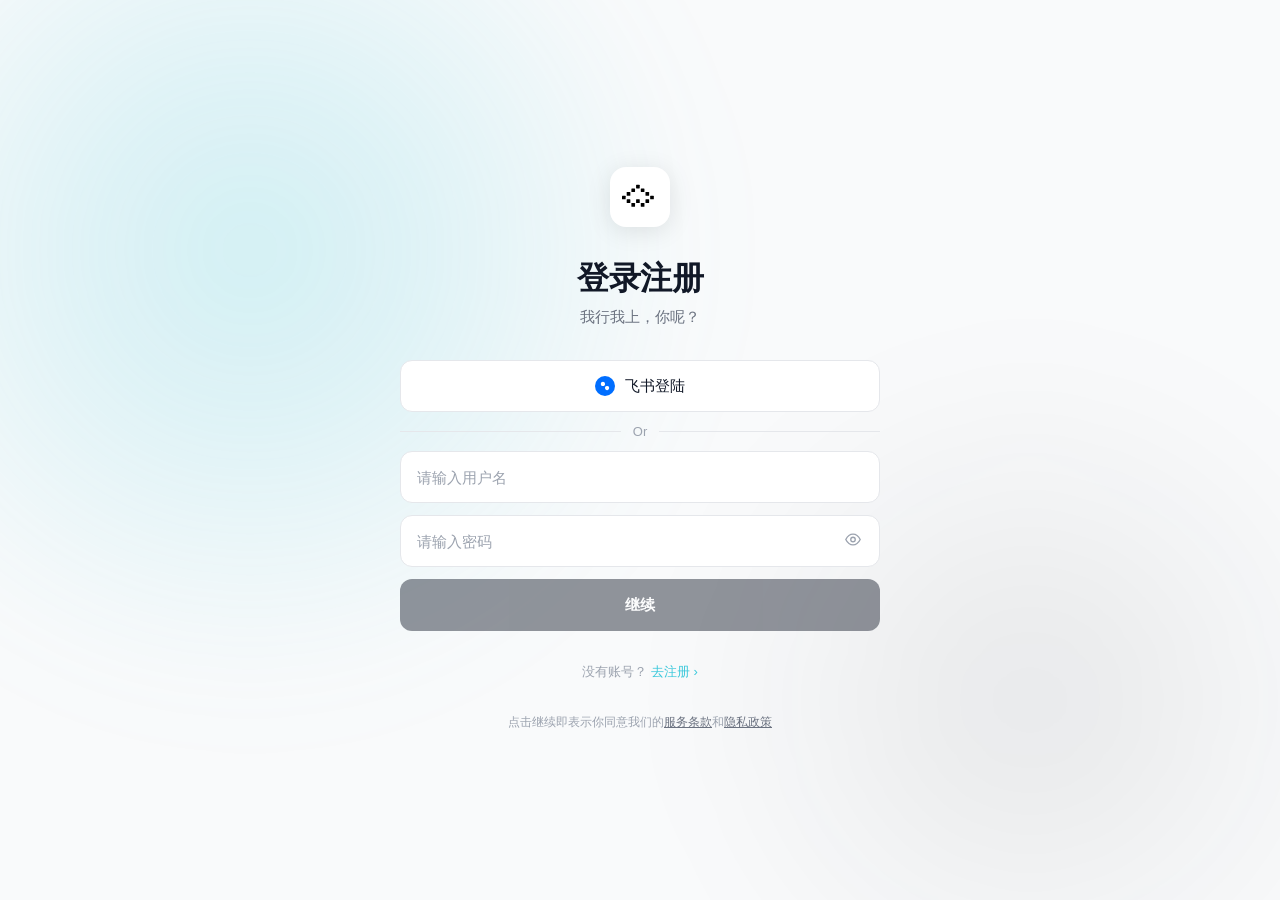
==== prototype.html @ 947e3125 "Initial publish: AI design system prototype & component library" ====
<!DOCTYPE html>
<html lang="zh-CN">
<head>
<meta charset="UTF-8">
<meta name="viewport" content="width=1440">
<title>AI 产品原型 · 登陆 & 对话</title>
<link rel="stylesheet" href="tokens.css">
<style>
/* ═══════════════════════════════════════════════════════════════
   RESET & BASE
═══════════════════════════════════════════════════════════════ */
*,*::before,*::after{box-sizing:border-box;margin:0;padding:0}
html,body{width:100%;height:100%;overflow:hidden;font-family:var(--font-family-base)}
button,input,textarea{font-family:inherit;outline:none;border:none;background:none}
button{cursor:pointer}
::-webkit-scrollbar{width:4px;height:4px}
::-webkit-scrollbar-track{background:transparent}
::-webkit-scrollbar-thumb{background:var(--color-border-strong);border-radius:4px}

/* ═══════════════════════════════════════════════════════════════
   SCREENS
═══════════════════════════════════════════════════════════════ */
.screen{
  position:fixed;inset:0;
  transition:opacity .35s ease, transform .35s ease;
  will-change:transform,opacity;
}
.screen.hidden{opacity:0;pointer-events:none;transform:scale(.97)}
.screen.active{opacity:1;pointer-events:all;transform:scale(1)}

/* ═══════════════════════════════════════════════════════════════
   SCREEN 1 — LOGIN
═══════════════════════════════════════════════════════════════ */
#s-login{
  background:#f9fafb;
  display:flex;align-items:center;justify-content:center;
  overflow:hidden;
}
/* decorative blobs */
.blob{
  position:absolute;border-radius:50%;
  background:radial-gradient(circle,rgba(58,200,219,.22) 0%,transparent 70%);
  filter:blur(60px);pointer-events:none;
}
.blob-1{width:900px;height:900px;top:-200px;left:-200px}
.blob-2{width:700px;height:700px;bottom:-150px;right:-100px;
  background:radial-gradient(circle,rgba(20,21,26,.08) 0%,transparent 70%)}

.login-card{
  position:relative;z-index:1;
  width:480px;
  display:flex;flex-direction:column;align-items:center;gap:32px;
}
.login-logo{
  width:60px;height:60px;
  background:#fff;border-radius:16px;
  display:flex;align-items:center;justify-content:center;
  box-shadow:0 4px 24px rgba(0,0,0,.10);
}
.login-logo svg{width:36px;height:28px}
.login-heading{
  text-align:center;
}
.login-heading h1{
  font-size:32px;font-weight:600;color:#111827;
  letter-spacing:-.5px;line-height:1.2;margin-bottom:8px;
}
.login-heading p{font-size:15px;color:#6b7280;line-height:1.5}
.login-form{width:100%;display:flex;flex-direction:column;gap:12px}
.login-divider{
  display:flex;align-items:center;gap:12px;
  font-size:13px;color:#9ca3af;
}
.login-divider::before,.login-divider::after{
  content:'';flex:1;height:1px;background:#e5e7eb;
}
.btn-social{
  width:100%;height:52px;
  display:flex;align-items:center;justify-content:center;gap:10px;
  border:1.5px solid #e5e7eb;border-radius:12px;
  background:#fff;font-size:15px;font-weight:500;color:#111827;
  transition:border-color .15s,box-shadow .15s,background .15s;
}
.btn-social:hover{border-color:#d1d5db;box-shadow:0 2px 8px rgba(0,0,0,.06)}
.btn-social svg{width:20px;height:20px}
.btn-feishu{background:#fff}
.input-field{
  width:100%;height:52px;
  background:#fff;border:1.5px solid #e5e7eb;border-radius:12px;
  padding:0 16px;font-size:15px;color:#111827;
  transition:border-color .15s,box-shadow .15s;
}
.input-field::placeholder{color:#9ca3af}
.input-field:focus{border-color:#3ac8db;box-shadow:0 0 0 3px rgba(58,200,219,.12)}
.btn-primary{
  width:100%;height:52px;
  background:#111827;border-radius:12px;
  font-size:15px;font-weight:600;color:#fff;
  transition:background .15s,transform .08s;
}
.btn-primary:hover{background:#1f2937}
.btn-primary:active{transform:scale(.98)}
.login-footer{font-size:13px;color:#9ca3af;text-align:center}
.login-footer a{color:#3ac8db;text-decoration:none}
.login-footer a:hover{text-decoration:underline}
.login-terms{font-size:12px;color:#9ca3af;text-align:center;line-height:1.6}
.login-terms a{color:#6b7280;text-decoration:underline}

/* input password toggle */
.input-wrap{position:relative}
.input-wrap .input-field{padding-right:44px}
.eye-btn{
  position:absolute;right:14px;top:50%;transform:translateY(-50%);
  color:#9ca3af;padding:4px;border-radius:6px;
  transition:color .15s;
}
.eye-btn:hover{color:#374151}

/* ═══════════════════════════════════════════════════════════════
   SCREEN 2 — CHAT
═══════════════════════════════════════════════════════════════ */
#s-chat{
  background:#f3f4f6;
  display:flex;
}

/* ── SIDEBAR ── */
.sidebar{
  flex-shrink:0;
  width:280px;
  background:#f3f4f6;
  display:flex;flex-direction:column;
  border-right:1px solid #e5e7eb;
  transition:width .25s cubic-bezier(.4,0,.2,1);
  overflow:hidden;
}
.sidebar.collapsed{width:56px}

/* sidebar header */
.sidebar-header{
  height:64px;padding:0 16px;
  display:flex;align-items:center;
  gap:0;
  flex-shrink:0;
}
.sidebar-logo{
  width:36px;height:36px;border-radius:10px;
  background:#fff;display:flex;align-items:center;justify-content:center;
  box-shadow:0 1px 4px rgba(0,0,0,.08);flex-shrink:0;
}
.sidebar-logo svg{width:22px;height:17px}
.sidebar-toggle{
  margin-left:auto;flex-shrink:0;
  width:28px;height:28px;border-radius:8px;
  display:flex;align-items:center;justify-content:center;
  color:#9ca3af;
  transition:background .15s,color .15s;
}
.sidebar.collapsed .sidebar-toggle{margin-left:0;margin-right:auto}
.sidebar-toggle:hover{background:#e5e7eb;color:#374151}

/* collapsed icon nav */
.sidebar-icon-nav{
  display:none;flex-direction:column;align-items:center;gap:4px;
  padding:12px 0;flex:1;overflow-y:auto;
}
.sidebar.collapsed .sidebar-icon-nav{display:flex}
.sidebar.collapsed .sidebar-content{display:none}
.nav-icon-btn{
  width:36px;height:36px;border-radius:10px;
  display:flex;align-items:center;justify-content:center;
  color:#9ca3af;transition:background .15s,color .15s;
  position:relative;
}
.nav-icon-btn:hover{background:#e5e7eb;color:#374151}
.nav-icon-btn.active{background:#e5e7eb;color:#111827}
.nav-icon-btn svg{width:20px;height:20px}
/* tooltip */
.nav-icon-btn::after{
  content:attr(data-tip);
  position:absolute;left:calc(100% + 8px);
  background:#111827;color:#fff;
  font-size:12px;padding:4px 8px;border-radius:6px;white-space:nowrap;
  opacity:0;pointer-events:none;transition:opacity .15s;
}
.nav-icon-btn:hover::after{opacity:1}

/* sidebar content */
.sidebar-content{flex:1;overflow-y:auto;padding:8px 0}
.sidebar-btn{
  width:100%;height:36px;padding:0 16px;
  display:flex;align-items:center;gap:10px;
  color:#374151;font-size:14px;border-radius:8px;
  transition:background .12s,color .12s;
}
.sidebar-btn:hover{background:#e9ebee;color:#111827}
.sidebar-btn svg{width:18px;height:18px;flex-shrink:0;color:#9ca3af}
.sidebar-btn:hover svg{color:#374151}

.sidebar-section-label{
  padding:8px 16px 4px;
  font-size:12px;font-weight:500;color:#9ca3af;letter-spacing:.4px;
  text-transform:uppercase;
}
.conv-item{
  display:flex;align-items:center;
  height:32px;padding:0 12px;margin:1px 8px;
  border-radius:8px;
  font-size:14px;color:#111827;
  cursor:pointer;
  transition:background .12s;
  white-space:nowrap;overflow:hidden;
}
.conv-item:hover{background:#eaebee}
.conv-item.active{background:#e5e7eb}
.conv-item span{flex:1;overflow:hidden;text-overflow:ellipsis}
.conv-item .conv-more{
  flex-shrink:0;opacity:0;width:20px;height:20px;
  border-radius:5px;display:flex;align-items:center;justify-content:center;
  color:#9ca3af;transition:opacity .12s,background .12s;
}
.conv-item:hover .conv-more{opacity:1}
.conv-item .conv-more:hover{background:#d1d5db;color:#374151}
.conv-item .conv-more svg{width:16px;height:16px}

/* sidebar footer */
.sidebar-footer{
  flex-shrink:0;padding:12px 16px;
  border-top:1px solid #e5e7eb;
  display:flex;align-items:center;gap:10px;
}
.avatar{
  width:32px;height:32px;border-radius:50%;
  background:linear-gradient(135deg,#3ac8db 0%,#0f9aab 100%);
  display:flex;align-items:center;justify-content:center;
  font-size:13px;font-weight:600;color:#fff;flex-shrink:0;
}
.sidebar-user-name{font-size:14px;font-weight:500;color:#374151;flex:1;overflow:hidden;text-overflow:ellipsis;white-space:nowrap}
.sidebar-user-plan{font-size:12px;color:#9ca3af}

/* ── MAIN AREA ── */
.main{flex:1;display:flex;flex-direction:column;background:#f9fafb;overflow:hidden;position:relative}

/* gradient fade at top */
.chat-top-fade{
  position:absolute;top:0;left:0;right:0;height:80px;
  background:linear-gradient(to bottom,#f9fafb 0%,transparent 100%);
  z-index:10;pointer-events:none;
}

/* titlebar */
.titlebar{
  flex-shrink:0;height:52px;
  display:flex;align-items:center;
  padding:0 24px;
  border-bottom:1px solid #e5e7eb;
  background:#f9fafb;
  gap:12px;z-index:20;
}
.model-selector{
  display:inline-flex;align-items:center;gap:6px;
  padding:5px 10px;border-radius:8px;
  border:1px solid #e5e7eb;background:#fff;
  font-size:14px;font-weight:500;color:#374151;
  cursor:pointer;transition:border-color .15s,box-shadow .15s;
  position:relative;
}
.model-selector:hover{border-color:#d1d5db;box-shadow:0 1px 4px rgba(0,0,0,.06)}
.model-selector svg{width:16px;height:16px;color:#9ca3af;transition:transform .2s}
.model-selector.open svg{transform:rotate(180deg)}
.model-dropdown{
  position:absolute;top:calc(100% + 6px);left:0;
  background:#fff;border:1px solid #e5e7eb;border-radius:12px;
  box-shadow:0 8px 24px rgba(0,0,0,.10);
  padding:6px;min-width:220px;z-index:100;
  opacity:0;pointer-events:none;transform:translateY(-6px);
  transition:opacity .15s,transform .15s;
}
.model-dropdown.open{opacity:1;pointer-events:all;transform:translateY(0)}
.model-option{
  padding:9px 12px;border-radius:8px;
  font-size:14px;color:#374151;cursor:pointer;
  display:flex;align-items:center;gap:8px;
  transition:background .1s;
}
.model-option:hover{background:#f3f4f6}
.model-option.selected{color:#3ac8db;font-weight:500}
.model-option.selected::before{content:'✓';color:#3ac8db;font-size:12px}
.model-option:not(.selected)::before{content:'';display:inline-block;width:12px}
.titlebar-spacer{flex:1}
.titlebar-actions{display:flex;align-items:center;gap:8px}
.icon-btn{
  width:32px;height:32px;border-radius:8px;
  display:flex;align-items:center;justify-content:center;
  color:#9ca3af;transition:background .12s,color .12s;cursor:pointer;
}
.icon-btn:hover{background:#e5e7eb;color:#374151}
.icon-btn svg{width:18px;height:18px}

/* ── CHAT MESSAGES ── */
.chat-messages{
  flex:1;overflow-y:auto;
  padding:80px 0 24px;
}
.msg-wrap{
  max-width:780px;margin:0 auto;
  padding:0 24px;
  display:flex;flex-direction:column;gap:28px;
}

/* user message */
.msg-user{display:flex;justify-content:flex-end}
.msg-user-bubble{
  max-width:600px;
  background:#f3f4f6;border-radius:18px 18px 4px 18px;
  padding:14px 18px;
  font-size:15px;color:#111827;line-height:1.55;
}

/* ai response */
.msg-ai{display:flex;gap:12px;align-items:flex-start}
.ai-avatar{
  width:32px;height:32px;border-radius:50%;
  background:#fff;border:1px solid #e5e7eb;
  display:flex;align-items:center;justify-content:center;
  flex-shrink:0;margin-top:2px;
}
.ai-avatar svg{width:20px;height:16px}
.ai-body{flex:1;min-width:0}
.ai-text{
  font-size:15px;color:#111827;line-height:1.65;
  margin-bottom:12px;
}
.ai-text p+p{margin-top:12px}

/* task card */
.task-card{
  background:#fff;border:1px solid #e5e7eb;border-radius:14px;
  overflow:hidden;margin-bottom:12px;
  box-shadow:0 1px 4px rgba(0,0,0,.04);
}
.task-card-header{
  padding:12px 16px;border-bottom:1px solid #f3f4f6;
  display:flex;align-items:center;gap:10px;
  cursor:pointer;user-select:none;
}
.task-card-title{font-size:14px;font-weight:500;color:#374151;flex:1}
.task-card-caret{color:#9ca3af;transition:transform .2s}
.task-card-caret.open{transform:rotate(180deg)}
.task-card-caret svg{width:16px;height:16px}
.task-card-body{
  overflow:hidden;
  transition:max-height .3s ease;
}
.task-card-body.collapsed{max-height:0}
.task-card-body.expanded{max-height:400px}
.task-item{
  padding:10px 16px;
  display:flex;align-items:center;gap:10px;
  border-bottom:1px solid #f9fafb;
  font-size:14px;color:#374151;
}
.task-item:last-child{border-bottom:none}
.task-item.done .task-item-name{text-decoration:line-through;color:#9ca3af}
.task-status-dot{
  width:8px;height:8px;border-radius:50%;flex-shrink:0;
}
.task-status-dot.done{background:#3ac8db}
.task-status-dot.active{
  background:#3ac8db;
  animation:pulse-dot 1.2s ease-in-out infinite;
}
.task-status-dot.pending{background:#e5e7eb}
@keyframes pulse-dot{
  0%,100%{opacity:1;transform:scale(1)}
  50%{opacity:.5;transform:scale(.8)}
}

/* thinking row */
.thinking-row{
  display:flex;align-items:center;gap:10px;
  padding:8px 0;font-size:14px;color:#9ca3af;
}
.thinking-dots{display:flex;gap:4px}
.thinking-dots span{
  width:5px;height:5px;border-radius:50%;background:#9ca3af;
  animation:thinking-bounce .9s ease-in-out infinite;
}
.thinking-dots span:nth-child(2){animation-delay:.15s}
.thinking-dots span:nth-child(3){animation-delay:.3s}
@keyframes thinking-bounce{
  0%,80%,100%{transform:translateY(0);opacity:.4}
  40%{transform:translateY(-5px);opacity:1}
}

/* ── PROGRESS BAR (agentic) ── */
.progress-card{
  background:#fff;border:1px solid #e5e7eb;border-radius:14px;
  padding:14px 16px;margin-bottom:12px;
  box-shadow:0 1px 4px rgba(0,0,0,.04);
}
.progress-header{
  display:flex;align-items:center;justify-content:space-between;
  margin-bottom:10px;
}
.progress-title{font-size:13px;font-weight:500;color:#374151}
.progress-count{font-size:13px;color:#9ca3af}
.progress-steps{display:flex;gap:8px;align-items:center}
.progress-step{
  display:flex;align-items:center;gap:6px;
  font-size:13px;color:#9ca3af;
}
.progress-step.done{color:#3ac8db}
.progress-step.active{color:#374151;font-weight:500}
.progress-step svg{width:16px;height:16px}
.progress-separator{color:#e5e7eb;font-size:14px}

/* ── INPUT AREA ── */
.input-area{
  flex-shrink:0;
  padding:0 24px 20px;
}
.input-box{
  background:#fff;border:1.5px solid #e5e7eb;border-radius:16px;
  padding:14px 16px 10px;
  transition:border-color .15s,box-shadow .15s;
  box-shadow:0 2px 8px rgba(0,0,0,.04);
}
.input-box:focus-within{
  border-color:#3ac8db;
  box-shadow:0 0 0 3px rgba(58,200,219,.10);
}
.input-textarea{
  width:100%;resize:none;
  font-size:15px;color:#111827;line-height:1.55;
  min-height:24px;max-height:160px;overflow-y:auto;
  display:block;
}
.input-textarea::placeholder{color:#9ca3af}
.input-actions{
  display:flex;align-items:center;
  margin-top:10px;gap:8px;
}
.input-action-btn{
  width:30px;height:30px;border-radius:8px;
  display:flex;align-items:center;justify-content:center;
  color:#9ca3af;cursor:pointer;
  transition:background .12s,color .12s;
}
.input-action-btn:hover{background:#f3f4f6;color:#374151}
.input-action-btn svg{width:17px;height:17px}
.input-spacer{flex:1}
.send-btn{
  width:32px;height:32px;border-radius:9px;
  background:#111827;
  display:flex;align-items:center;justify-content:center;
  cursor:pointer;transition:background .12s,transform .08s;
}
.send-btn:hover{background:#1f2937}
.send-btn:active{transform:scale(.92)}
.send-btn svg{width:16px;height:16px;color:#fff}
.send-btn.disabled{background:#e5e7eb;cursor:default}
.send-btn.disabled svg{color:#9ca3af}

/* input hint */
.input-hint{
  text-align:center;font-size:12px;color:#d1d5db;
  margin-top:10px;
}

/* ═══════════════════════════════════════════════════════════════
   SCREEN 3 — AGENTIC / WORKING
═══════════════════════════════════════════════════════════════ */
#s-agent{
  background:#f3f4f6;
  display:flex;
}

/* agent sidebar */
.agent-sidebar{
  width:280px;flex-shrink:0;
  background:#f3f4f6;border-right:1px solid #e5e7eb;
  display:flex;flex-direction:column;overflow:hidden;
}
.agent-sidebar-header{
  height:64px;padding:0 16px;
  display:flex;align-items:center;gap:12px;flex-shrink:0;
}
.agent-logo-wrap{
  display:flex;align-items:center;gap:0;flex:1;min-width:0;
}
.agent-logo-box{
  width:40px;height:40px;border-radius:12px;
  background:#fff;border:1px solid #e9ebee;
  display:flex;align-items:center;justify-content:center;flex-shrink:0;
}
.agent-logo-box svg{width:26px;height:20px}
.agent-logo-text{
  flex:1;min-width:0;padding:0 10px;
  font-size:14px;font-weight:600;color:#111827;
  overflow:hidden;text-overflow:ellipsis;white-space:nowrap;
}
.agent-collapse-btn{
  width:28px;height:28px;border-radius:8px;
  display:flex;align-items:center;justify-content:center;
  color:#9ca3af;cursor:pointer;transition:background .12s,color .12s;
}
.agent-collapse-btn:hover{background:#e5e7eb;color:#374151}
.agent-collapse-btn svg{width:16px;height:16px}

.agent-nav{padding:8px 12px;display:flex;flex-direction:column;gap:2px}
.agent-nav-btn{
  height:32px;padding:0 10px;border-radius:8px;
  display:flex;align-items:center;gap:10px;
  font-size:14px;color:#374151;cursor:pointer;
  transition:background .12s;
}
.agent-nav-btn:hover{background:#eaebee}
.agent-nav-btn svg{width:18px;height:18px;flex-shrink:0;color:#9ca3af}

.agent-proj-label{
  padding:12px 16px 4px;
  font-size:12px;color:#9ca3af;text-transform:uppercase;letter-spacing:.4px;
  display:flex;align-items:center;justify-content:space-between;
}
.agent-proj-label button{
  color:#9ca3af;cursor:pointer;line-height:1;
  font-size:18px;transition:color .12s;
}
.agent-proj-label button:hover{color:#374151}
.agent-proj-name{
  padding:6px 16px;font-size:14px;font-weight:500;color:#111827;
  white-space:nowrap;overflow:hidden;text-overflow:ellipsis;
}
.agent-task-list{
  flex:1;overflow-y:auto;padding:4px 0;
}
.agent-task-item{
  padding:7px 16px;font-size:14px;color:#374151;
  cursor:pointer;white-space:nowrap;overflow:hidden;text-overflow:ellipsis;
  transition:background .1s;border-radius:0;
}
.agent-task-item:hover{background:#eaebee}
.agent-task-item.active{background:#e5e7eb;color:#111827;font-weight:500}
.agent-task-section{padding:10px 16px 4px;font-size:12px;color:#9ca3af;text-transform:uppercase;letter-spacing:.4px}

/* agent main */
.agent-main{flex:1;display:flex;flex-direction:column;background:#f9fafb;overflow:hidden;position:relative}

.agent-chat-messages{flex:1;overflow-y:auto;padding:28px 0 16px}
.agent-msg-wrap{max-width:680px;margin:0 auto;padding:0 28px;display:flex;flex-direction:column;gap:24px}

/* ai response block */
.ai-response-block{display:flex;gap:12px}
.ai-resp-avatar{
  width:32px;height:32px;flex-shrink:0;border-radius:50%;
  background:#fff;border:1px solid #e5e7eb;
  display:flex;align-items:center;justify-content:center;
}
.ai-resp-avatar svg{width:20px;height:16px}
.ai-resp-body{flex:1;min-width:0}
.ai-resp-text{font-size:15px;color:#111827;line-height:1.65;margin-bottom:10px}

/* mini terminal */
.mini-terminal{
  background:#1a1a1a;border-radius:10px;overflow:hidden;
  margin-top:8px;margin-bottom:10px;
}
.mini-terminal-bar{
  background:#2d2d2d;height:30px;padding:0 12px;
  display:flex;align-items:center;gap:6px;
}
.term-dot{width:10px;height:10px;border-radius:50%}
.term-dot-r{background:#ff5f56}.term-dot-y{background:#ffbd2e}.term-dot-g{background:#27c93f}
.mini-terminal-body{padding:10px 14px;font-family:'Menlo','Monaco',monospace;font-size:12px;line-height:1.6;color:#e5e7eb}
.term-line.dim{color:#6b7280}
.term-line.cyan{color:#3ac8db}
.term-line.green{color:#27c93f}
.term-cursor{display:inline-block;width:8px;height:14px;background:#3ac8db;animation:blink .8s step-end infinite;vertical-align:text-bottom}
@keyframes blink{0%,100%{opacity:1}50%{opacity:0}}

/* thinking block */
.thinking-block{
  display:flex;align-items:center;gap:10px;
  font-size:14px;color:#9ca3af;
  padding:4px 0;
}
.thinking-icon{
  width:24px;height:24px;border-radius:6px;
  background:#111827;flex-shrink:0;
  display:flex;align-items:center;justify-content:center;
  gap:2px;
}
.thinking-icon span{
  width:5px;height:5px;border-radius:1px;background:#3ac8db;
  animation:thinking-bounce 1s ease infinite;
}
.thinking-icon span:nth-child(2){animation-delay:.15s}
.thinking-icon span:nth-child(3){animation-delay:.3s}

/* user bubble */
.agent-user-msg{display:flex;justify-content:flex-end}
.agent-user-bubble{
  max-width:560px;
  background:#f3f4f6;border-radius:18px 18px 4px 18px;
  padding:13px 18px;font-size:15px;color:#111827;line-height:1.55;
}

/* agent input */
.agent-input-area{flex-shrink:0;padding:0 28px 20px}
.agent-input-box{
  background:#fff;border:1.5px solid #e5e7eb;border-radius:16px;
  padding:14px 16px 10px;
  box-shadow:0 2px 8px rgba(0,0,0,.04);
  transition:border-color .15s,box-shadow .15s;
}
.agent-input-box:focus-within{border-color:#3ac8db;box-shadow:0 0 0 3px rgba(58,200,219,.10)}
.agent-input-textarea{
  width:100%;resize:none;font-size:15px;color:#111827;line-height:1.55;
  min-height:24px;max-height:120px;overflow-y:auto;
}
.agent-input-textarea::placeholder{color:#9ca3af}

/* task tracker */
.task-tracker{
  background:#fff;border:1px solid #e5e7eb;border-radius:14px;
  overflow:hidden;box-shadow:0 1px 4px rgba(0,0,0,.04);
  margin-bottom:10px;
}
.tt-header{
  padding:12px 16px;
  display:flex;align-items:center;gap:12px;
  cursor:pointer;border-bottom:1px solid #f3f4f6;
}
.tt-title{font-size:14px;font-weight:500;color:#374151;flex:1}
.tt-badge{
  font-size:12px;color:#9ca3af;
  background:#f3f4f6;border-radius:6px;padding:2px 7px;
}
.tt-steps{padding:6px 8px}
.tt-step{
  display:flex;align-items:center;gap:10px;
  padding:7px 8px;border-radius:8px;
  font-size:14px;color:#374151;
  transition:background .1s;
}
.tt-step:hover{background:#f9fafb}
.tt-step.done svg{color:#3ac8db}
.tt-step.active{color:#111827;font-weight:500}
.tt-step.active svg{color:#3ac8db}
.tt-step.pending svg{color:#e5e7eb}
.tt-step-name{flex:1}
.tt-step-sub{font-size:12px;color:#9ca3af;margin-top:2px}

/* ═══════════════════════════════════════════════════════════════
   SHARED UTILITIES
═══════════════════════════════════════════════════════════════ */
.flex{display:flex}.flex-1{flex:1}.items-center{align-items:center}.gap-8{gap:8px}
.text-muted{color:#9ca3af}.text-sm{font-size:13px}
</style>
</head>
<body>

<!-- ═══════════════════════════════════════════════════════════════
     SVG ICON DEFS (inline symbols)
═══════════════════════════════════════════════════════════════ -->
<svg style="display:none" xmlns="http://www.w3.org/2000/svg">
  <!-- logo / claude mark -->
  <symbol id="ico-logo" viewBox="0 0 69 53">
    <g fill="currentColor">
      <rect x="0"  y="24" width="7" height="7" rx="1"/>
      <rect x="9"  y="17" width="7" height="7" rx="1"/>
      <rect x="18" y="10" width="7" height="7" rx="1"/>
      <rect x="27" y="3"  width="7" height="7" rx="1"/>
      <rect x="36" y="10" width="7" height="7" rx="1"/>
      <rect x="45" y="17" width="7" height="7" rx="1"/>
      <rect x="54" y="24" width="7" height="7" rx="1"/>
      <rect x="9"  y="31" width="7" height="7" rx="1"/>
      <rect x="18" y="38" width="7" height="7" rx="1"/>
      <rect x="27" y="31" width="7" height="7" rx="1"/>
      <rect x="45" y="31" width="7" height="7" rx="1"/>
      <rect x="36" y="38" width="7" height="7" rx="1"/>
    </g>
  </symbol>
  <!-- sidebar toggle -->
  <symbol id="ico-sidebar" viewBox="0 0 20 20">
    <rect x="2" y="4" width="16" height="2" rx="1" fill="currentColor"/>
    <rect x="2" y="9" width="10" height="2" rx="1" fill="currentColor"/>
    <rect x="2" y="14" width="16" height="2" rx="1" fill="currentColor"/>
  </symbol>
  <!-- new chat -->
  <symbol id="ico-new-chat" viewBox="0 0 20 20">
    <path fill="currentColor" d="M4 2h12a2 2 0 0 1 2 2v9a2 2 0 0 1-2 2H7l-4 3V4a2 2 0 0 1 2-2Zm6 5v2H8v2h2v2h2v-2h2V9h-2V7h-2Z"/>
  </symbol>
  <!-- chats -->
  <symbol id="ico-chats" viewBox="0 0 20 20">
    <path fill="currentColor" d="M2 4a2 2 0 0 1 2-2h12a2 2 0 0 1 2 2v9a2 2 0 0 1-2 2H7.5L3 18V4Zm5 4h6v1.5H7V8Zm0 3h4v1.5H7V11Z"/>
  </symbol>
  <!-- projects -->
  <symbol id="ico-projects" viewBox="0 0 20 20">
    <path fill="currentColor" d="M3 5a2 2 0 0 1 2-2h3.17a2 2 0 0 1 1.42.59l.82.82H16a2 2 0 0 1 2 2v7a2 2 0 0 1-2 2H5a2 2 0 0 1-2-2V5Z"/>
  </symbol>
  <!-- artifacts -->
  <symbol id="ico-artifacts" viewBox="0 0 20 20">
    <rect x="3" y="3" width="14" height="14" rx="2" fill="none" stroke="currentColor" stroke-width="1.5"/>
    <path d="M7 7h6M7 10h6M7 13h4" stroke="currentColor" stroke-width="1.5" stroke-linecap="round"/>
  </symbol>
  <!-- code -->
  <symbol id="ico-code" viewBox="0 0 20 20">
    <path fill="currentColor" fill-rule="evenodd" d="M12.178 2.179a1 1 0 0 0-1.355.543l-4 10a1 1 0 0 0 1.354 1.278l4-10a1 1 0 0 0-.001-.82ZM6.707 6.293a1 1 0 0 1 0 1.414L4.414 10l2.293 2.293a1 1 0 0 1-1.414 1.414l-3-3a1 1 0 0 1 0-1.414l3-3a1 1 0 0 1 1.414 0Zm6.586 0a1 1 0 0 1 1.414 0l3 3a1 1 0 0 1 0 1.414l-3 3a1 1 0 0 1-1.414-1.414L15.586 10l-2.293-2.293a1 1 0 0 1 0-1.414Z"/>
  </symbol>
  <!-- caret down -->
  <symbol id="ico-caret-down" viewBox="0 0 20 20">
    <path fill="currentColor" d="m5 7.5 5 5 5-5H5Z"/>
  </symbol>
  <!-- dots vertical -->
  <symbol id="ico-dots-v" viewBox="0 0 20 20">
    <circle cx="10" cy="5"  r="1.5" fill="currentColor"/>
    <circle cx="10" cy="10" r="1.5" fill="currentColor"/>
    <circle cx="10" cy="15" r="1.5" fill="currentColor"/>
  </symbol>
  <!-- dots horizontal -->
  <symbol id="ico-dots-h" viewBox="0 0 20 20">
    <circle cx="5"  cy="10" r="1.5" fill="currentColor"/>
    <circle cx="10" cy="10" r="1.5" fill="currentColor"/>
    <circle cx="15" cy="10" r="1.5" fill="currentColor"/>
  </symbol>
  <!-- send -->
  <symbol id="ico-send" viewBox="0 0 20 20">
    <path fill="currentColor" d="M17.293 9.293 3.707 3.051A1 1 0 0 0 2.5 4.118v4.764a1 1 0 0 0 .882.994L11 10.75l-7.618.874A1 1 0 0 0 2.5 12.618v4.764a1 1 0 0 0 1.207.967l13.586-5.742a1 1 0 0 0 0-1.862Z"/>
  </symbol>
  <!-- plus -->
  <symbol id="ico-plus" viewBox="0 0 20 20">
    <path fill="currentColor" d="M10 4v12M4 10h12" stroke="currentColor" stroke-width="2" stroke-linecap="round"/>
  </symbol>
  <!-- mic -->
  <symbol id="ico-mic" viewBox="0 0 20 20">
    <rect x="7" y="2" width="6" height="9" rx="3" fill="currentColor"/>
    <path fill="currentColor" d="M4 10a6 6 0 0 0 12 0h-1.5a4.5 4.5 0 0 1-9 0H4Zm6 6.5v1.5H9v-1.5h1Z"/>
  </symbol>
  <!-- clip -->
  <symbol id="ico-clip" viewBox="0 0 20 20">
    <path fill="currentColor" fill-rule="evenodd" d="M13 3a4 4 0 0 1 4 4v5.5a6.5 6.5 0 0 1-13 0V6h1.5v6.5a5 5 0 0 0 10 0V7a2.5 2.5 0 0 0-5 0v6a1 1 0 1 0 2 0V7.5H14V13a2.5 2.5 0 0 1-5 0V7a4 4 0 0 1 4-4Z"/>
  </symbol>
  <!-- check circle -->
  <symbol id="ico-check-circle" viewBox="0 0 20 20">
    <circle cx="10" cy="10" r="8" fill="currentColor"/>
    <path d="m6.5 10 2.5 2.5 4-5" stroke="#fff" stroke-width="1.5" stroke-linecap="round" stroke-linejoin="round" fill="none"/>
  </symbol>
  <!-- circle empty -->
  <symbol id="ico-circle" viewBox="0 0 20 20">
    <circle cx="10" cy="10" r="7" fill="none" stroke="currentColor" stroke-width="1.5"/>
  </symbol>
  <!-- search -->
  <symbol id="ico-search" viewBox="0 0 20 20">
    <circle cx="8.5" cy="8.5" r="5" fill="none" stroke="currentColor" stroke-width="1.5"/>
    <path d="m13 13 3.5 3.5" stroke="currentColor" stroke-width="1.5" stroke-linecap="round"/>
  </symbol>
  <!-- star -->
  <symbol id="ico-star" viewBox="0 0 20 20">
    <path fill="currentColor" d="M10 2 l2.39 4.85L18 7.64l-4 3.9.94 5.5L10 14.5l-4.94 2.54L6 11.54 2 7.64l5.61-.79L10 2Z"/>
  </symbol>
  <!-- expand left -->
  <symbol id="ico-expand" viewBox="0 0 20 20">
    <path fill="currentColor" d="M7 4v5.5H2V11h5V4h2l-3 3-3-3h2Zm6 12v-5.5h5V9h-5V4h-2l3-3 3 3h-2V16h-2Z"/>
  </symbol>
  <!-- feishu -->
  <symbol id="ico-feishu" viewBox="0 0 24 24">
    <circle cx="12" cy="12" r="12" fill="#006EFF"/>
    <path fill="#fff" d="M7 9.5C7 8.12 8.12 7 9.5 7S12 8.12 12 9.5 10.88 12 9.5 12 7 10.88 7 9.5Zm5 5C12 13.12 13.12 12 14.5 12S17 13.12 17 14.5 15.88 17 14.5 17 12 15.88 12 14.5Z"/>
    <path fill="#fff" opacity=".6" d="M12 9.5C12 10.88 10.88 12 9.5 12S7 10.88 7 9.5M12 14.5C12 13.12 13.12 12 14.5 12S17 13.12 17 14.5"/>
  </symbol>
  <!-- google -->
  <symbol id="ico-google" viewBox="0 0 20 20">
    <path fill="#4285F4" d="M19.6 10.23c0-.68-.06-1.36-.17-2H10v3.8h5.4a4.63 4.63 0 0 1-2 3.04v2.52h3.24c1.9-1.75 3-4.32 3-7.36Z"/>
    <path fill="#34A853" d="M10 20c2.7 0 4.96-.9 6.62-2.42l-3.24-2.52a6.02 6.02 0 0 1-3.38.95 6.04 6.04 0 0 1-5.66-4.18H1.02v2.6A9.99 9.99 0 0 0 10 20Z"/>
    <path fill="#FBBC04" d="M4.34 11.83A6.02 6.02 0 0 1 4.03 10c0-.63.12-1.25.32-1.83V5.57H1.02A9.99 9.99 0 0 0 0 10c0 1.65.4 3.2 1.02 4.43l3.32-2.6Z"/>
    <path fill="#EA4335" d="M10 3.95a5.4 5.4 0 0 1 3.82 1.5L16.7 2.6A9.6 9.6 0 0 0 10 0a9.99 9.99 0 0 0-8.98 5.57l3.32 2.6A6.04 6.04 0 0 1 10 3.95Z"/>
  </symbol>
  <!-- apple -->
  <symbol id="ico-apple" viewBox="0 0 20 20">
    <path fill="#111827" d="M14.14 10.53c0-2.12 1.73-3.14 1.81-3.19-1-1.46-2.54-1.65-3.1-1.68-1.31-.13-2.56.78-3.23.78-.67 0-1.7-.76-2.8-.74-1.44.02-2.76.84-3.5 2.13-1.5 2.58-.38 6.4 1.07 8.5.72 1.03 1.56 2.18 2.67 2.14 1.07-.04 1.48-.69 2.77-.69 1.3 0 1.66.69 2.8.67 1.15-.02 1.88-1.04 2.58-2.08a9.4 9.4 0 0 0 1.17-2.38 3.34 3.34 0 0 1-2.04-3.46ZM11.85 4.2c.6-.73.99-1.73.88-2.73-.86.04-1.89.57-2.5 1.3-.55.63-1.03 1.65-.9 2.62.96.07 1.94-.48 2.52-1.2Z"/>
  </symbol>
</svg>


<!-- ═══════════════════════════════════════════════════════════════
     SCREEN 1 — LOGIN
═══════════════════════════════════════════════════════════════ -->
<div id="s-login" class="screen active">
  <div class="blob blob-1"></div>
  <div class="blob blob-2"></div>
  <div class="login-card">
    <div class="login-logo">
      <svg><use href="#ico-logo"/></svg>
    </div>
    <div class="login-heading">
      <h1>登录注册</h1>
      <p>我行我上，你呢？</p>
    </div>
    <div class="login-form">
      <!-- feishu -->
      <button class="btn-social btn-feishu" onclick="goToChat()">
        <svg width="20" height="20"><use href="#ico-feishu"/></svg>
        飞书登陆
      </button>
      <div class="login-divider">Or</div>
      <!-- email -->
      <input id="login-user" class="input-field" type="text" placeholder="请输入用户名"
        oninput="updateLoginBtn()" onkeydown="handleLoginKey(event)"/>
      <!-- password -->
      <div class="input-wrap">
        <input id="login-pass" class="input-field" type="password" placeholder="请输入密码"
          oninput="updateLoginBtn()" onkeydown="handleLoginKey(event)"/>
        <button class="eye-btn" onclick="togglePassword()" tabindex="-1">
          <svg width="18" height="18" fill="none" viewBox="0 0 20 20">
            <path d="M2 10s3-6 8-6 8 6 8 6-3 6-8 6-8-6-8-6Z" stroke="currentColor" stroke-width="1.5"/>
            <circle cx="10" cy="10" r="2.5" stroke="currentColor" stroke-width="1.5"/>
          </svg>
        </button>
      </div>
      <button id="login-btn" class="btn-primary" onclick="goToChat()" style="opacity:.45">继续</button>
    </div>
    <p class="login-footer">没有账号？ <a href="#" onclick="return false">去注册 &rsaquo;</a></p>
    <p class="login-terms">点击继续即表示你同意我们的<a href="#" onclick="return false">服务条款</a>和<a href="#" onclick="return false">隐私政策</a></p>
  </div>
</div>


<!-- ═══════════════════════════════════════════════════════════════
     SCREEN 2 — CHAT
═══════════════════════════════════════════════════════════════ -->
<div id="s-chat" class="screen hidden">

  <!-- SIDEBAR -->
  <div class="sidebar" id="sidebar">
    <div class="sidebar-header">
      <div class="sidebar-logo" style="display:flex">
        <svg width="22" height="17" fill="#111827"><use href="#ico-logo"/></svg>
      </div>
      <button class="sidebar-toggle" onclick="toggleSidebar()" style="margin-left:auto" data-tip="折叠侧边栏">
        <svg width="18" height="18"><use href="#ico-sidebar"/></svg>
      </button>
    </div>

    <!-- collapsed icon nav -->
    <div class="sidebar-icon-nav">
      <button class="nav-icon-btn" onclick="toggleSidebar()" data-tip="展开侧边栏">
        <svg><use href="#ico-sidebar"/></svg>
      </button>
      <div style="height:8px"></div>
      <button class="nav-icon-btn active" data-tip="新建对话">
        <svg><use href="#ico-new-chat"/></svg>
      </button>
      <button class="nav-icon-btn" data-tip="所有对话">
        <svg><use href="#ico-chats"/></svg>
      </button>
      <button class="nav-icon-btn" data-tip="项目">
        <svg><use href="#ico-projects"/></svg>
      </button>
      <button class="nav-icon-btn" data-tip="制品">
        <svg><use href="#ico-artifacts"/></svg>
      </button>
      <button class="nav-icon-btn" data-tip="代码">
        <svg><use href="#ico-code"/></svg>
      </button>
    </div>

    <!-- full content -->
    <div class="sidebar-content">
      <button class="sidebar-btn">
        <svg><use href="#ico-new-chat"/></svg>
        <span>新建对话</span>
      </button>
      <button class="sidebar-btn">
        <svg><use href="#ico-search"/></svg>
        <span>搜索</span>
      </button>

      <div class="sidebar-section-label">Starred</div>
      <div class="conv-item" onclick="switchConv(this)">
        <span>Seasonal Produce Guide</span>
      </div>
      <div class="conv-item" onclick="switchConv(this)">
        <span>Imagining Alternate Workplace...</span>
      </div>

      <div class="sidebar-section-label">Recents</div>
      <div class="conv-item active" onclick="switchConv(this)">
        <span>Make a Fairy Story</span>
        <button class="conv-more" onclick="event.stopPropagation()">
          <svg><use href="#ico-dots-h"/></svg>
        </button>
      </div>
      <div class="conv-item" onclick="switchConv(this)">
        <span>Springtime Poetry</span>
        <button class="conv-more" onclick="event.stopPropagation()">
          <svg><use href="#ico-dots-h"/></svg>
        </button>
      </div>
      <div class="conv-item" onclick="switchConv(this)">
        <span>Data Migration Plan</span>
        <button class="conv-more" onclick="event.stopPropagation()">
          <svg><use href="#ico-dots-h"/></svg>
        </button>
      </div>
      <div class="conv-item" onclick="switchConv(this)">
        <span>Creating a Lesson Plan</span>
        <button class="conv-more" onclick="event.stopPropagation()">
          <svg><use href="#ico-dots-h"/></svg>
        </button>
      </div>
      <div class="conv-item" onclick="switchConv(this)">
        <span>API Documentation</span>
        <button class="conv-more" onclick="event.stopPropagation()">
          <svg><use href="#ico-dots-h"/></svg>
        </button>
      </div>
      <div class="conv-item" onclick="switchConv(this)">
        <span>Reviewing Contract Language</span>
        <button class="conv-more" onclick="event.stopPropagation()">
          <svg><use href="#ico-dots-h"/></svg>
        </button>
      </div>
    </div>

    <div class="sidebar-footer">
      <div class="avatar">A</div>
      <div>
        <div class="sidebar-user-name">Anthropic User</div>
        <div class="sidebar-user-plan" style="font-size:11px;color:#9ca3af">Pro Plan</div>
      </div>
    </div>
  </div>

  <!-- MAIN -->
  <div class="main" id="main-chat">
    <div class="chat-top-fade"></div>

    <!-- titlebar -->
    <div class="titlebar">
      <div class="model-selector" id="model-selector" onclick="toggleModelDropdown()">
        <span id="model-name">Claude 3.7 Sonnet</span>
        <svg width="16" height="16"><use href="#ico-caret-down"/></svg>
        <div class="model-dropdown" id="model-dropdown">
          <div class="model-option selected" onclick="selectModel(event,'Claude 3.7 Sonnet')">Claude 3.7 Sonnet</div>
          <div class="model-option" onclick="selectModel(event,'Claude 3.5 Haiku')">Claude 3.5 Haiku</div>
          <div class="model-option" onclick="selectModel(event,'Claude 3 Opus')">Claude 3 Opus</div>
          <div class="model-option" onclick="selectModel(event,'Gemini nano pro 4.0')">Gemini nano pro 4.0</div>
        </div>
      </div>
      <div class="titlebar-spacer"></div>
      <div class="titlebar-actions">
        <div class="icon-btn"><svg><use href="#ico-dots-v"/></svg></div>
        <div class="avatar" style="cursor:pointer">A</div>
      </div>
    </div>

    <!-- messages -->
    <div class="chat-messages" id="chat-messages">
      <div class="msg-wrap">

        <!-- user -->
        <div class="msg-user">
          <div class="msg-user-bubble">
            Create a sprint planning page in App for today's engineering meeting
          </div>
        </div>

        <!-- ai response 1 -->
        <div class="msg-ai">
          <div class="ai-avatar">
            <svg width="20" height="16" fill="#111827"><use href="#ico-logo"/></svg>
          </div>
          <div class="ai-body">
            <div class="ai-text">
              <p>I'll help you create a sprint planning page for today's engineering meeting. Let me set that up now.</p>
            </div>
            <!-- task card collapsed -->
            <div class="task-card">
              <div class="task-card-header" onclick="toggleTaskCard(this)">
                <div class="task-card-title">Sprint Planning Template</div>
                <div class="task-card-caret open">
                  <svg><use href="#ico-caret-down"/></svg>
                </div>
              </div>
              <div class="task-card-body expanded">
                <div class="task-item done">
                  <div class="task-status-dot done"></div>
                  <span class="task-item-name">Create page structure</span>
                </div>
                <div class="task-item done">
                  <div class="task-status-dot done"></div>
                  <span class="task-item-name">Add sprint goal section</span>
                </div>
                <div class="task-item">
                  <div class="task-status-dot active"></div>
                  <span class="task-item-name">Generate story points table</span>
                </div>
                <div class="task-item">
                  <div class="task-status-dot pending"></div>
                  <span class="task-item-name">Add team capacity overview</span>
                </div>
              </div>
            </div>
            <div class="thinking-row">
              <div class="thinking-dots">
                <span></span><span></span><span></span>
              </div>
              <span>构建中...</span>
            </div>
          </div>
        </div>

        <!-- ai response 2 -->
        <div class="msg-ai">
          <div class="ai-avatar">
            <svg width="20" height="16" fill="#111827"><use href="#ico-logo"/></svg>
          </div>
          <div class="ai-body">
            <div class="ai-text">
              <p>The sprint planning page has been created with all the essential sections. I've included the sprint goal, backlog items with story points, team assignments, and capacity overview.</p>
              <p>The page is ready in your workspace. You can start the meeting directly from there!</p>
            </div>
          </div>
        </div>

      </div>
    </div>

    <!-- input area -->
    <div class="input-area">
      <div class="input-box">
        <textarea id="chat-input" class="input-textarea" rows="1"
          placeholder="发消息给 Claude..."
          oninput="handleInputChange(this)"
          onkeydown="handleChatKey(event)"></textarea>
        <div class="input-actions">
          <div class="input-action-btn" title="附件">
            <svg><use href="#ico-clip"/></svg>
          </div>
          <div class="input-action-btn" title="添加">
            <svg><use href="#ico-plus"/></svg>
          </div>
          <div class="input-spacer"></div>
          <div class="input-action-btn" title="语音输入">
            <svg><use href="#ico-mic"/></svg>
          </div>
          <div class="send-btn disabled" id="send-btn" onclick="sendMessage()">
            <svg><use href="#ico-send"/></svg>
          </div>
        </div>
      </div>
      <div class="input-hint">按 Enter 发送 · Shift+Enter 换行</div>
    </div>
  </div>
</div>


<!-- ═══════════════════════════════════════════════════════════════
     SCREEN 3 — AGENTIC WORKING
═══════════════════════════════════════════════════════════════ -->
<div id="s-agent" class="screen hidden">

  <!-- agent sidebar -->
  <div class="agent-sidebar">
    <div class="agent-sidebar-header">
      <div class="agent-logo-wrap">
        <div class="agent-logo-box">
          <svg width="26" height="20" fill="#111827"><use href="#ico-logo"/></svg>
        </div>
        <div class="agent-logo-text">Culinary Heritage</div>
      </div>
      <button class="agent-collapse-btn" onclick="goToChat()">
        <svg><use href="#ico-sidebar"/></svg>
      </button>
    </div>

    <div class="agent-nav">
      <button class="agent-nav-btn">
        <svg><use href="#ico-new-chat"/></svg>
        新建项目
      </button>
      <button class="agent-nav-btn">
        <svg><use href="#ico-search"/></svg>
        搜索
      </button>
      <button class="agent-nav-btn">
        <svg><use href="#ico-artifacts"/></svg>
        资源库
      </button>
    </div>

    <div class="agent-proj-label">
      <span>项目</span>
      <button>＋</button>
    </div>
    <div class="agent-proj-name">Culinary Heritage Preservation</div>

    <div class="agent-task-section">所有任务</div>
    <div class="agent-task-list">
      <div class="agent-task-item" onclick="setActiveAgentTask(this)">AI - Landing</div>
      <div class="agent-task-item" onclick="setActiveAgentTask(this)">Typo Assistance Request</div>
      <div class="agent-task-item" onclick="setActiveAgentTask(this)">Quadratic Function Plot</div>
      <div class="agent-task-item" onclick="setActiveAgentTask(this)">Toyota Names Poetry</div>
      <div class="agent-task-item" onclick="setActiveAgentTask(this)">Historical Landmarks Guide</div>
      <div class="agent-task-item" onclick="setActiveAgentTask(this)">Gourmet Food Truck Trends</div>
      <div class="agent-task-item" onclick="setActiveAgentTask(this)">Digital Art Techniques</div>
      <div class="agent-task-item" onclick="setActiveAgentTask(this)">Virtual Reality Experiences</div>
      <div class="agent-task-item active" onclick="setActiveAgentTask(this)">Culinary Heritage Preservation</div>
    </div>
  </div>

  <!-- agent main -->
  <div class="agent-main">
    <div class="agent-chat-messages">
      <div class="agent-msg-wrap">

        <!-- user message -->
        <div class="agent-user-msg">
          <div class="agent-user-bubble">
            为一位虚构的产品设计师「Ava Lin」构建一个作品网站。目的：展示项目、设计理念和联系方式。核心功能：展示姓名、角色和标语的头部区域、项目网格（3个精选项目）、案例分析预览卡片、合作方的评价轮播图、包含联系方式和社交信息的页脚。视觉风格：简约、深色。颜色：黑色、冷色调深色调紫色和海军蓝。
          </div>
        </div>

        <!-- AI response block 1 -->
        <div class="ai-response-block">
          <div class="ai-resp-avatar">
            <svg width="20" height="16" fill="#111827"><use href="#ico-logo"/></svg>
          </div>
          <div class="ai-resp-body">
            <div class="ai-resp-text">
              好的！我将为产品设计师「Ava Lin」创建一个作品集网站。
            </div>

            <!-- task tracker -->
            <div class="task-tracker">
              <div class="tt-header" onclick="toggleTaskTracker(this)">
                <div class="tt-title">实现飞书文档当中的产品需求</div>
                <div class="tt-badge" id="tt-badge">1 / 4</div>
                <div style="color:#9ca3af;transition:transform .2s" id="tt-caret">
                  <svg width="16" height="16"><use href="#ico-caret-down"/></svg>
                </div>
              </div>
              <div class="tt-steps" id="tt-steps">
                <div class="tt-step done">
                  <svg width="18" height="18" style="color:#3ac8db"><use href="#ico-check-circle"/></svg>
                  <div><div class="tt-step-name">需求分析</div></div>
                </div>
                <div class="tt-step active" id="tt-step-2">
                  <svg width="18" height="18" style="color:#3ac8db"><use href="#ico-check-circle"/></svg>
                  <div>
                    <div class="tt-step-name">编码实现</div>
                    <div class="tt-step-sub" id="tt-substep">生成高质量的视觉素材</div>
                  </div>
                </div>
                <div class="tt-step pending">
                  <svg width="18" height="18" style="color:#e5e7eb"><use href="#ico-circle"/></svg>
                  <div><div class="tt-step-name">人工审核</div></div>
                </div>
                <div class="tt-step pending">
                  <svg width="18" height="18" style="color:#e5e7eb"><use href="#ico-circle"/></svg>
                  <div><div class="tt-step-name">集成测试</div></div>
                </div>
              </div>
            </div>
          </div>
        </div>

        <!-- AI response block 2 — thinking -->
        <div class="ai-response-block" id="thinking-block">
          <div class="ai-resp-avatar">
            <svg width="20" height="16" fill="#111827"><use href="#ico-logo"/></svg>
          </div>
          <div class="ai-resp-body">
            <div class="ai-resp-text">
              我已完成设计理念的头脑风暴，并选择了<strong>新野兽派暗黑（Neo-Brutalism Dark）</strong>风格。这种风格将采用粗重的边框、不对称布局、大胆的色块和弹性动画，完美契合产品设计师的创新精神。接下来我将生成高质量的视觉素材，然后开始构建网站。
            </div>

            <!-- terminal -->
            <div class="mini-terminal" id="mini-terminal">
              <div class="mini-terminal-bar">
                <div class="term-dot term-dot-r"></div>
                <div class="term-dot term-dot-y"></div>
                <div class="term-dot term-dot-g"></div>
              </div>
              <div class="mini-terminal-body" id="terminal-body">
                <div class="term-line green">✓ 分析完成：设计风格已确定</div>
                <div class="term-line cyan">→ 生成主视觉素材...</div>
                <div class="term-line dim" id="term-log-1"></div>
                <div class="term-line dim" id="term-log-2"></div>
                <span class="term-cursor"></span>
              </div>
            </div>

            <div class="thinking-block" id="thinking-anim">
              <div class="thinking-icon">
                <span></span><span></span><span></span>
              </div>
              <span>构建中...</span>
            </div>
          </div>
        </div>

      </div>
    </div>

    <!-- agent input -->
    <div class="agent-input-area">
      <div class="agent-input-box">
        <textarea class="agent-input-textarea" rows="1"
          placeholder="发消息给 Claude..."
          oninput="handleInputChange(this)"
          onkeydown="handleAgentKey(event)"></textarea>
        <div class="input-actions" style="margin-top:10px">
          <div class="input-action-btn">
            <svg><use href="#ico-plus"/></svg>
          </div>
          <div class="input-action-btn">
            <svg><use href="#ico-clip"/></svg>
          </div>
          <div class="input-spacer"></div>
          <div class="input-action-btn">
            <svg><use href="#ico-mic"/></svg>
          </div>
          <div class="send-btn" onclick="triggerAgentNext()">
            <svg><use href="#ico-send"/></svg>
          </div>
        </div>
      </div>
      <div class="input-hint">按 Enter 发送 · Shift+Enter 换行</div>
    </div>
  </div>
</div>


<script>
/* ═══════════════════════════════════════════════════════
   NAVIGATION
═══════════════════════════════════════════════════════ */
function showScreen(id) {
  document.querySelectorAll('.screen').forEach(s => {
    s.classList.remove('active');
    s.classList.add('hidden');
  });
  const target = document.getElementById(id);
  target.classList.remove('hidden');
  requestAnimationFrame(() => target.classList.add('active'));
}

/* ═══════════════════════════════════════════════════════
   LOGIN
═══════════════════════════════════════════════════════ */
function updateLoginBtn() {
  const u = document.getElementById('login-user').value.trim();
  const p = document.getElementById('login-pass').value;
  const btn = document.getElementById('login-btn');
  btn.style.opacity = (u.length > 0 && p.length > 0) ? '1' : '.45';
}

function handleLoginKey(e) {
  if (e.key === 'Enter') goToChat();
}

function togglePassword() {
  const inp = document.getElementById('login-pass');
  inp.type = inp.type === 'password' ? 'text' : 'password';
}

function goToChat() {
  showScreen('s-chat');
  setTimeout(() => document.getElementById('chat-input').focus(), 400);
}

/* ═══════════════════════════════════════════════════════
   SIDEBAR
═══════════════════════════════════════════════════════ */
function toggleSidebar() {
  document.getElementById('sidebar').classList.toggle('collapsed');
}

function switchConv(el) {
  document.querySelectorAll('#sidebar .conv-item').forEach(i => i.classList.remove('active'));
  el.classList.add('active');
}

/* ═══════════════════════════════════════════════════════
   MODEL SELECTOR
═══════════════════════════════════════════════════════ */
function toggleModelDropdown() {
  const sel = document.getElementById('model-selector');
  const dd = document.getElementById('model-dropdown');
  const isOpen = dd.classList.contains('open');
  dd.classList.toggle('open', !isOpen);
  sel.classList.toggle('open', !isOpen);
}

function selectModel(e, name) {
  e.stopPropagation();
  document.getElementById('model-name').textContent = name;
  document.querySelectorAll('.model-option').forEach(o => o.classList.remove('selected'));
  e.currentTarget.classList.add('selected');
  document.getElementById('model-dropdown').classList.remove('open');
  document.getElementById('model-selector').classList.remove('open');
}

document.addEventListener('click', e => {
  const sel = document.getElementById('model-selector');
  if (sel && !sel.contains(e.target)) {
    document.getElementById('model-dropdown').classList.remove('open');
    sel.classList.remove('open');
  }
});

/* ═══════════════════════════════════════════════════════
   TASK CARD TOGGLE
═══════════════════════════════════════════════════════ */
function toggleTaskCard(header) {
  const body = header.nextElementSibling;
  const caret = header.querySelector('.task-card-caret');
  const isOpen = body.classList.contains('expanded');
  body.classList.toggle('expanded', !isOpen);
  body.classList.toggle('collapsed', isOpen);
  caret.classList.toggle('open', !isOpen);
}

/* ═══════════════════════════════════════════════════════
   CHAT INPUT
═══════════════════════════════════════════════════════ */
function handleInputChange(el) {
  // auto-resize
  el.style.height = 'auto';
  el.style.height = Math.min(el.scrollHeight, 160) + 'px';
  // update send btn
  const sendBtn = document.getElementById('send-btn');
  if (sendBtn) {
    const empty = el.value.trim() === '';
    sendBtn.classList.toggle('disabled', empty);
  }
}

function handleChatKey(e) {
  if (e.key === 'Enter' && !e.shiftKey) {
    e.preventDefault();
    sendMessage();
  }
}

let isWaiting = false;
function sendMessage() {
  if (isWaiting) return;
  const input = document.getElementById('chat-input');
  const text = input.value.trim();
  if (!text) return;

  // clear input
  input.value = '';
  input.style.height = 'auto';
  document.getElementById('send-btn').classList.add('disabled');

  const container = document.getElementById('chat-messages').querySelector('.msg-wrap');

  // add user message
  const userMsg = document.createElement('div');
  userMsg.className = 'msg-user';
  userMsg.innerHTML = `<div class="msg-user-bubble">${escHtml(text)}</div>`;
  container.appendChild(userMsg);
  scrollToBottom('chat-messages');

  // check if should trigger agentic screen
  if (text.length > 40) {
    setTimeout(() => {
      showScreen('s-agent');
      startAgentSimulation();
    }, 900);
    return;
  }

  // add thinking row
  isWaiting = true;
  const thinkEl = document.createElement('div');
  thinkEl.className = 'msg-ai';
  thinkEl.innerHTML = `
    <div class="ai-avatar"><svg width="20" height="16" fill="#111827"><use href="#ico-logo"/></svg></div>
    <div class="ai-body">
      <div class="thinking-row">
        <div class="thinking-dots"><span></span><span></span><span></span></div>
        <span>思考中...</span>
      </div>
    </div>`;
  container.appendChild(thinkEl);
  scrollToBottom('chat-messages');

  // simulate response
  const RESPONSES = [
    '好的，我来帮你处理这个请求。这是我的分析结果，希望对你有所帮助。',
    '明白了！我已经完成了你要求的任务，请查看上方的结果。',
    '这是一个很好的问题。根据你的需求，我建议以下方案：首先分析现有内容，然后按照逻辑顺序重新组织，最终确保所有要点都被清楚呈现。',
    '已完成！我已经按照你的要求进行了处理，结果如上所示。如果需要调整，请告诉我。',
  ];
  const respText = RESPONSES[Math.floor(Math.random() * RESPONSES.length)];

  setTimeout(() => {
    thinkEl.querySelector('.ai-body').innerHTML = `
      <div class="ai-text"><p>${respText}</p></div>`;
    scrollToBottom('chat-messages');
    isWaiting = false;
  }, 1400);
}

function scrollToBottom(id) {
  const el = document.getElementById(id);
  requestAnimationFrame(() => { el.scrollTop = el.scrollHeight; });
}

function escHtml(t) {
  return t.replace(/&/g,'&amp;').replace(/</g,'&lt;').replace(/>/g,'&gt;')
          .replace(/\n/g,'<br>');
}

/* ═══════════════════════════════════════════════════════
   TASK TRACKER
═══════════════════════════════════════════════════════ */
function toggleTaskTracker(header) {
  const steps = document.getElementById('tt-steps');
  const caret = document.getElementById('tt-caret');
  const hidden = steps.style.display === 'none';
  steps.style.display = hidden ? '' : 'none';
  caret.style.transform = hidden ? '' : 'rotate(180deg)';
}

/* ═══════════════════════════════════════════════════════
   AGENT SIMULATION
═══════════════════════════════════════════════════════ */
const termLogs = [
  '正在分析设计系统...', '加载 Tailwind CSS 4.0...', '构建组件树...',
  '生成 hero section...', '优化响应式布局...', '添加动画效果...',
  '压缩静态资源...', '运行单元测试...', '部署预览环境...',
];
let termIdx = 0;
let agentStep = 1;
let termTimer = null;

function startAgentSimulation() {
  termIdx = 0;
  agentStep = 1;
  termTimer && clearInterval(termTimer);
  document.getElementById('term-log-1').textContent = '';
  document.getElementById('term-log-2').textContent = '';

  termTimer = setInterval(() => {
    if (termIdx < termLogs.length) {
      const logLine = termLogs[termIdx % termLogs.length];
      document.getElementById('term-log-1').textContent = `[${getTimestamp()}] ${logLine}`;
      if (termIdx > 0) {
        document.getElementById('term-log-2').textContent =
          `[${getTimestamp()}] ${termLogs[(termIdx-1) % termLogs.length]}`;
      }
      termIdx++;

      // advance task step
      if (termIdx === 4) advanceTaskStep();
      if (termIdx === 7) advanceTaskStep();
    } else {
      clearInterval(termTimer);
      completeAgent();
    }
  }, 900);
}

function getTimestamp() {
  return new Date().toLocaleTimeString('en-US', {hour:'2-digit',minute:'2-digit',second:'2-digit',hour12:false});
}

function advanceTaskStep() {
  agentStep++;
  const badge = document.getElementById('tt-badge');
  if (badge) badge.textContent = `${Math.min(agentStep, 4)} / 4`;
}

function completeAgent() {
  // hide thinking, show completion
  const thinking = document.getElementById('thinking-anim');
  if (thinking) {
    thinking.innerHTML = `
      <svg width="18" height="18" style="color:#3ac8db"><use href="#ico-check-circle"/></svg>
      <span style="color:#374151;font-weight:500">构建完成！网站已就绪。</span>`;
  }
  // update tracker
  const badge = document.getElementById('tt-badge');
  if (badge) badge.textContent = '4 / 4';
  document.querySelectorAll('.tt-step').forEach(s => {
    s.classList.remove('active','pending');
    s.classList.add('done');
    s.querySelector('svg').style.color = '#3ac8db';
    s.querySelector('svg use').setAttribute('href','#ico-check-circle');
  });
}

function handleAgentKey(e) {
  if (e.key === 'Enter' && !e.shiftKey) {
    e.preventDefault();
    triggerAgentNext();
  }
}

function triggerAgentNext() {
  // Go back to chat on next input
  showScreen('s-chat');
}

function setActiveAgentTask(el) {
  document.querySelectorAll('.agent-task-item').forEach(i => i.classList.remove('active'));
  el.classList.add('active');
}

function goToChat() {
  showScreen('s-chat');
}

/* ═══════════════════════════════════════════════════════
   INIT
═══════════════════════════════════════════════════════ */
// auto-resize textarea on input
document.querySelectorAll('.input-textarea, .agent-input-textarea').forEach(ta => {
  ta.addEventListener('input', function() {
    this.style.height = 'auto';
    this.style.height = Math.min(this.scrollHeight, 160) + 'px';
  });
});
</script>
</body>
</html>
---- tokens.css ----
/**
 * Design Tokens — CSS Custom Properties
 * Sources:
 *   · Figma · 设计语言（品牌色为点缀色存在） node:1:106
 *   · Figma · AI-Design-System  node:254:5022  ← 颜色系统更新 2026-03-09
 *
 * 设计语言定位：理性 · 克制 · 未来感 · 高级灰 · AI
 * 品牌色（青色 #3AC8DB）作为点缀色存在，非主导色
 */

:root {
  /* ─────────────────────────────────────────────
   * COLOR · BRAND
   * ───────────────────────────────────────────── */
  --color-brand-cyan:        #3AC8DB;  /* 主品牌色 · 科技青 */
  --color-brand-cyan-deep:   #00899B;  /* 品牌深青 · 高饱和 */
  --color-brand-cyan-muted:  #3A92B4;  /* 辅助青蓝 */
  --color-brand-cyan-light:  #6EE0EF;  /* 品牌浅青 · 渐变终点 */
  --color-brand-cyan-pale:   #B2F4F5;  /* 品牌极浅青 */
  --color-brand-cyan-ice:    #CAF9FF;  /* 品牌冰青 */
  --color-brand-cyan-tint:   #EFFBFC;  /* 品牌底色 · 极浅青背景 */
  --color-brand-cyan-border: #01C2C3;  /* 品牌描边 */
  --color-brand-purple:      #5564EE;  /* 辅助品牌色 · 科技紫 */

  /* Brand gradients */
  --gradient-brand-1: linear-gradient(135deg, #3AC8DB 0%, #6EE0EF 100%); /* 标准 */
  --gradient-brand-2: linear-gradient(135deg, #3AC8DB 0%, #B2F4F5 100%); /* 柔光 */
  --gradient-brand-3: linear-gradient(135deg, #00899B 0%, #CAF9FF 100%); /* 深到冰 */

  /* ─────────────────────────────────────────────
   * COLOR · NEUTRAL SCALE
   * ───────────────────────────────────────────── */
  --color-neutral-0:   #FFFFFF;
  --color-neutral-50:  #F9FAFB;
  --color-neutral-100: #F3F4F6;
  --color-neutral-150: #F2F3F5;
  --color-neutral-200: #E5E7EB;
  --color-neutral-300: #D1D5DB;
  --color-neutral-400: #9CA3AF;
  --color-neutral-600: #4B5563;
  --color-neutral-700: #374151;
  --color-neutral-900: #111827;
  --color-neutral-950: #000000;

  /* ─────────────────────────────────────────────
   * COLOR · DARK MODE SURFACES
   * ───────────────────────────────────────────── */
  --color-dark-bg-base:    #14151A;  /* 最底层背景 */
  --color-dark-bg-raised:  #1A1A1A;  /* 次级背景 */
  --color-dark-bg-card:    #2B2C3C;  /* 卡片 / 气泡 */
  --color-dark-bg-overlay: #333333;  /* 浮层 */

  /* ─────────────────────────────────────────────
   * COLOR · SEMANTIC — TEXT
   * ───────────────────────────────────────────── */
  --color-text-primary:     var(--color-neutral-900); /* 主文本 · #111827 来自 AI-Design-System */
  --color-text-secondary:   var(--color-neutral-700); /* 次级文本 · #374151 来自 AI-Design-System */
  --color-text-tertiary:    var(--color-neutral-400); /* 辅助说明 */
  --color-text-placeholder: var(--color-neutral-300); /* 占位文字 */
  --color-text-on-dark:     var(--color-neutral-0);   /* 深色背景文字 */
  --color-text-brand:       var(--color-brand-cyan);  /* 品牌色文字 */

  /* ─────────────────────────────────────────────
   * COLOR · SEMANTIC — BACKGROUND
   * ───────────────────────────────────────────── */
  --color-bg-page:        var(--color-neutral-50);      /* 页面主背景 (color-bg-main) */
  --color-bg-card:        var(--color-neutral-0);       /* 卡片背景 */
  --color-bg-subtle:      var(--color-neutral-100);     /* 区块背景 */
  --color-bg-inset:       var(--color-neutral-150);     /* 内嵌区域 */
  --color-bg-brand-tint:  var(--color-brand-cyan-tint); /* 品牌底色 #EFFBFC */

  /* ─────────────────────────────────────────────
   * COLOR · SEMANTIC — BORDER
   * ───────────────────────────────────────────── */
  --color-border-default: var(--color-neutral-200); /* 默认边框 */
  --color-border-subtler: #F1F5F9;                  /* 最弱边框 · 来自 AI-Design-System */
  --color-border-subtle:  var(--color-neutral-300); /* 弱边框 */
  --color-border-brand:   var(--color-brand-cyan);  /* 品牌边框 · 来自 AI-Design-System */
  --color-border-focus:   var(--color-brand-purple);/* 焦点边框 */

  /* ─────────────────────────────────────────────
   * COLOR · STATUS
   * ───────────────────────────────────────────── */
  --color-status-success: #22C55E;
  --color-status-warning: #FBBF24;
  --color-status-error:   #F87171;

  /* ─────────────────────────────────────────────
   * TYPOGRAPHY · FONT FAMILY
   * ───────────────────────────────────────────── */
  --font-family-chinese: 'PingFang SC', sans-serif;
  --font-family-latin:   'Inter', sans-serif;
  --font-family-base:    'Inter', 'PingFang SC', sans-serif;

  /* ─────────────────────────────────────────────
   * TYPOGRAPHY · FONT WEIGHT
   * ───────────────────────────────────────────── */
  --font-weight-regular:  400;
  --font-weight-medium:   500;
  --font-weight-semibold: 600;

  /* ─────────────────────────────────────────────
   * TYPOGRAPHY · FONT SIZE
   * ───────────────────────────────────────────── */
  --font-size-xs:   10px;
  --font-size-sm:   11px;
  --font-size-base: 12px;
  --font-size-md:   14px;
  --font-size-lg:   16px;
  --font-size-xl:   18px;
  --font-size-2xl:  20px;
  --font-size-3xl:  24px;
  --font-size-hero: 48px;

  /* ─────────────────────────────────────────────
   * TYPOGRAPHY · LINE HEIGHT
   * ───────────────────────────────────────────── */
  --line-height-xs:   14px;
  --line-height-sm:   15.4px;
  --line-height-base: 16.8px;
  --line-height-md:   19.6px;
  --line-height-lg:   22.4px;
  --line-height-xl:   25.2px;
  --line-height-2xl:  28px;
  --line-height-3xl:  33.6px;
  --line-height-hero: 67.2px;

  /* ─────────────────────────────────────────────
   * TYPOGRAPHY · LETTER SPACING
   * ───────────────────────────────────────────── */
  --letter-spacing-normal: 0px;
  --letter-spacing-wide:   0.5px; /* 标题 / 关键词 */

  /* ─────────────────────────────────────────────
   * SPACING — 4px base grid
   * ───────────────────────────────────────────── */
  --spacing-0:  0px;
  --spacing-1:  2px;
  --spacing-2:  4px;
  --spacing-3:  8px;
  --spacing-4:  12px;
  --spacing-5:  16px;
  --spacing-6:  20px;
  --spacing-7:  24px;
  --spacing-8:  32px;
  --spacing-9:  40px;
  --spacing-10: 56px;
  --spacing-11: 80px;
  --spacing-12: 96px;
  --spacing-13: 120px;
  --spacing-14: 150px;

  /* ─────────────────────────────────────────────
   * BORDER RADIUS
   * ───────────────────────────────────────────── */
  --radius-none: 0px;
  --radius-sm:   4px;
  --radius-md:   6px;
  --radius-lg:   8px;
  --radius-xl:   12px;
  --radius-2xl:  16px;
  --radius-3xl:  20px;
  --radius-full: 1000px; /* 胶囊 / 圆形 */

  /* ─────────────────────────────────────────────
   * SHADOW · ELEVATION
   * ───────────────────────────────────────────── */
  --shadow-brand-glow: 0px 0px 3px 0px rgba(58, 200, 219, 0.25); /* 品牌发光 */
  --shadow-hairline:   0px 1.2px 1.2px 0px rgba(0, 0, 0, 0.25); /* 细线 */
  --shadow-sm:         0px 2px 8px 0px rgba(0, 0, 0, 0.06);     /* 卡片悬浮 */
  --shadow-md:         0px 6px 16px 0px rgba(0, 0, 0, 0.12);    /* 弹出层 */
  --shadow-lg:         0px 12px 32px 0px rgba(0, 0, 0, 0.18);   /* Modal */
}

/* ─────────────────────────────────────────────
 * DARK MODE OVERRIDES
 * ───────────────────────────────────────────── */
[data-theme="dark"],
.dark {
  --color-text-primary:     #FFFFFF;
  --color-text-secondary:   #9CA3AF;
  --color-text-tertiary:    #4B5563;
  --color-text-placeholder: #374151;

  --color-bg-page:   var(--color-dark-bg-base);
  --color-bg-card:   var(--color-dark-bg-card);
  --color-bg-subtle: var(--color-dark-bg-raised);
  --color-bg-inset:  var(--color-dark-bg-overlay);

  --color-border-default: rgba(255, 255, 255, 0.08);
  --color-border-subtle:  rgba(255, 255, 255, 0.05);
}

/* ─────────────────────────────────────────────
 * TYPOGRAPHY UTILITY CLASSES
 * ───────────────────────────────────────────── */
.text-label-xs {
  font-family: var(--font-family-chinese);
  font-weight: var(--font-weight-medium);
  font-size: var(--font-size-xs);
  line-height: var(--line-height-xs);
  letter-spacing: var(--letter-spacing-normal);
}

.text-body-sm {
  font-family: var(--font-family-base);
  font-weight: var(--font-weight-regular);
  font-size: var(--font-size-base);
  line-height: var(--line-height-base);
  letter-spacing: var(--letter-spacing-normal);
}

.text-body {
  font-family: var(--font-family-base);
  font-weight: var(--font-weight-regular);
  font-size: var(--font-size-md);
  line-height: var(--line-height-md);
  letter-spacing: var(--letter-spacing-normal);
}

.text-body-md {
  font-family: var(--font-family-base);
  font-weight: var(--font-weight-medium);
  font-size: var(--font-size-md);
  line-height: var(--line-height-md);
  letter-spacing: var(--letter-spacing-normal);
}

.text-label {
  font-family: var(--font-family-base);
  font-weight: var(--font-weight-medium);
  font-size: var(--font-size-lg);
  line-height: var(--line-height-lg);
  letter-spacing: var(--letter-spacing-normal);
}

.text-heading-sm {
  font-family: var(--font-family-chinese);
  font-weight: var(--font-weight-semibold);
  font-size: var(--font-size-lg);
  line-height: 20px;
  letter-spacing: var(--letter-spacing-wide);
}

.text-heading-md {
  font-family: var(--font-family-chinese);
  font-weight: var(--font-weight-semibold);
  font-size: var(--font-size-2xl);
  line-height: var(--line-height-2xl);
  letter-spacing: var(--letter-spacing-wide);
}

.text-heading-lg {
  font-family: var(--font-family-chinese);
  font-weight: var(--font-weight-semibold);
  font-size: var(--font-size-3xl);
  line-height: var(--line-height-3xl);
  letter-spacing: var(--letter-spacing-wide);
}

.text-display {
  font-family: var(--font-family-chinese);
  font-weight: var(--font-weight-semibold);
  font-size: var(--font-size-hero);
  line-height: var(--line-height-hero);
  letter-spacing: var(--letter-spacing-normal);
}
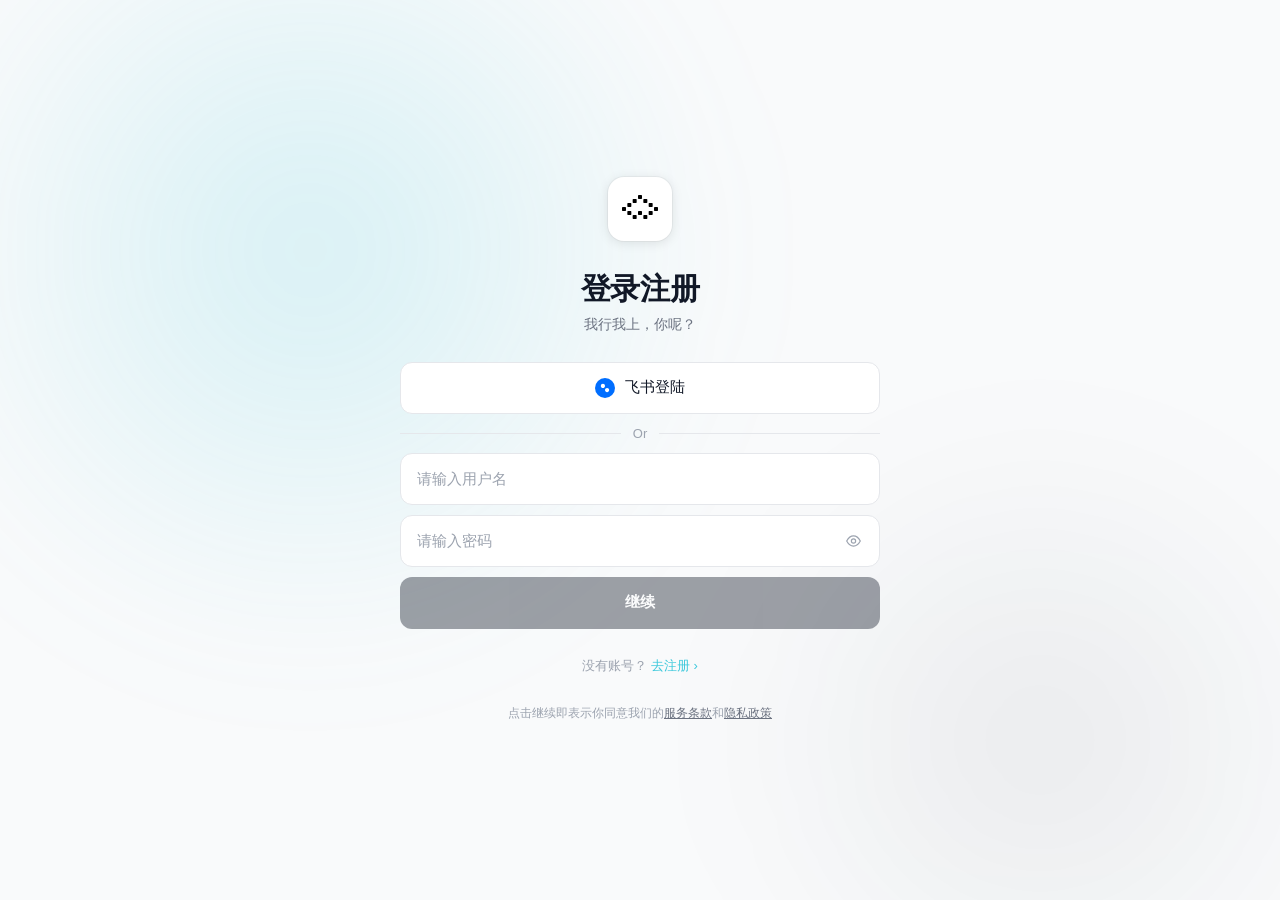
==== commit 678b0162: "Refine prototype: pixel-perfect match with Figma node 48:14458 - Exact typography: fs=16 user bubble" ====
--- a/prototype.html
+++ b/prototype.html
@@ -4,1023 +4,987 @@
 <meta charset="UTF-8">
 <meta name="viewport" content="width=1440">
 <title>AI 产品原型 · 登陆 & 对话</title>
-<link rel="stylesheet" href="tokens.css">
+<link rel="preconnect" href="https://fonts.googleapis.com">
 <style>
-/* ═══════════════════════════════════════════════════════════════
-   RESET & BASE
-═══════════════════════════════════════════════════════════════ */
+/* ══════════════════════════════════════════════════════
+   RESET
+══════════════════════════════════════════════════════ */
 *,*::before,*::after{box-sizing:border-box;margin:0;padding:0}
-html,body{width:100%;height:100%;overflow:hidden;font-family:var(--font-family-base)}
-button,input,textarea{font-family:inherit;outline:none;border:none;background:none}
-button{cursor:pointer}
-::-webkit-scrollbar{width:4px;height:4px}
-::-webkit-scrollbar-track{background:transparent}
-::-webkit-scrollbar-thumb{background:var(--color-border-strong);border-radius:4px}
-
-/* ═══════════════════════════════════════════════════════════════
-   SCREENS
-═══════════════════════════════════════════════════════════════ */
-.screen{
-  position:fixed;inset:0;
-  transition:opacity .35s ease, transform .35s ease;
-  will-change:transform,opacity;
-}
-.screen.hidden{opacity:0;pointer-events:none;transform:scale(.97)}
+html,body{width:100%;height:100%;overflow:hidden;
+  font-family:-apple-system,'PingFang SC','Helvetica Neue',Arial,sans-serif;
+  font-size:14px;-webkit-font-smoothing:antialiased}
+button,input,textarea{font-family:inherit;outline:none;border:none;background:none;cursor:pointer}
+::-webkit-scrollbar{width:4px}
+::-webkit-scrollbar-thumb{background:#d1d5db;border-radius:4px}
+::-webkit-scrollbar-thumb:hover{background:#9ca3af}
+
+/* ══════════════════════════════════════════════════════
+   SCREEN TRANSITIONS
+══════════════════════════════════════════════════════ */
+.screen{position:fixed;inset:0;transition:opacity .3s ease,transform .3s ease;will-change:opacity,transform}
+.screen.hidden{opacity:0;pointer-events:none;transform:scale(.98)}
 .screen.active{opacity:1;pointer-events:all;transform:scale(1)}
 
-/* ═══════════════════════════════════════════════════════════════
-   SCREEN 1 — LOGIN
-═══════════════════════════════════════════════════════════════ */
+/* ══════════════════════════════════════════════════════
+   SCREEN 1 ── LOGIN  (1440×1024, bg #f9fafb)
+══════════════════════════════════════════════════════ */
 #s-login{
   background:#f9fafb;
+  display:flex;align-items:center;justify-content:center;overflow:hidden;
+}
+/* decorative background gradient blob */
+.login-blob{
+  position:absolute;border-radius:50%;pointer-events:none;
+  background:radial-gradient(circle,rgba(58,200,219,.18) 0%,transparent 68%);
+  filter:blur(70px);
+}
+.lb1{width:860px;height:860px;top:-180px;left:-120px}
+.lb2{width:640px;height:640px;bottom:-160px;right:-80px;
+  background:radial-gradient(circle,rgba(17,24,39,.07) 0%,transparent 70%)}
+
+.login-card{
+  position:relative;z-index:1;width:480px;
+  display:flex;flex-direction:column;align-items:center;gap:28px;
+}
+/* logo */
+.login-logo{
+  width:64px;height:64px;border-radius:16px;background:#fff;
   display:flex;align-items:center;justify-content:center;
-  overflow:hidden;
-}
-/* decorative blobs */
-.blob{
-  position:absolute;border-radius:50%;
-  background:radial-gradient(circle,rgba(58,200,219,.22) 0%,transparent 70%);
-  filter:blur(60px);pointer-events:none;
-}
-.blob-1{width:900px;height:900px;top:-200px;left:-200px}
-.blob-2{width:700px;height:700px;bottom:-150px;right:-100px;
-  background:radial-gradient(circle,rgba(20,21,26,.08) 0%,transparent 70%)}
-
-.login-card{
-  position:relative;z-index:1;
-  width:480px;
-  display:flex;flex-direction:column;align-items:center;gap:32px;
-}
-.login-logo{
-  width:60px;height:60px;
-  background:#fff;border-radius:16px;
-  display:flex;align-items:center;justify-content:center;
-  box-shadow:0 4px 24px rgba(0,0,0,.10);
-}
-.login-logo svg{width:36px;height:28px}
-.login-heading{
-  text-align:center;
-}
-.login-heading h1{
-  font-size:32px;font-weight:600;color:#111827;
-  letter-spacing:-.5px;line-height:1.2;margin-bottom:8px;
-}
-.login-heading p{font-size:15px;color:#6b7280;line-height:1.5}
-.login-form{width:100%;display:flex;flex-direction:column;gap:12px}
-.login-divider{
-  display:flex;align-items:center;gap:12px;
-  font-size:13px;color:#9ca3af;
-}
-.login-divider::before,.login-divider::after{
-  content:'';flex:1;height:1px;background:#e5e7eb;
-}
-.btn-social{
-  width:100%;height:52px;
+  box-shadow:0 2px 12px rgba(0,0,0,.10),0 0 0 1px rgba(0,0,0,.04);
+}
+/* headings */
+.login-h1{font-size:30px;font-weight:600;color:#111827;letter-spacing:-.4px;text-align:center}
+.login-sub{font-size:14px;color:#6b7280;margin-top:6px;text-align:center}
+/* form stack */
+.login-form{width:100%;display:flex;flex-direction:column;gap:10px}
+.l-divider{display:flex;align-items:center;gap:12px;font-size:13px;color:#9ca3af;margin:2px 0}
+.l-divider::before,.l-divider::after{content:'';flex:1;height:1px;background:#e5e7eb}
+.l-btn-social{
+  width:100%;height:52px;border-radius:12px;
   display:flex;align-items:center;justify-content:center;gap:10px;
-  border:1.5px solid #e5e7eb;border-radius:12px;
-  background:#fff;font-size:15px;font-weight:500;color:#111827;
-  transition:border-color .15s,box-shadow .15s,background .15s;
-}
-.btn-social:hover{border-color:#d1d5db;box-shadow:0 2px 8px rgba(0,0,0,.06)}
-.btn-social svg{width:20px;height:20px}
-.btn-feishu{background:#fff}
-.input-field{
-  width:100%;height:52px;
-  background:#fff;border:1.5px solid #e5e7eb;border-radius:12px;
-  padding:0 16px;font-size:15px;color:#111827;
+  border:1.5px solid #e5e7eb;background:#fff;
+  font-size:15px;font-weight:500;color:#111827;
   transition:border-color .15s,box-shadow .15s;
 }
-.input-field::placeholder{color:#9ca3af}
-.input-field:focus{border-color:#3ac8db;box-shadow:0 0 0 3px rgba(58,200,219,.12)}
-.btn-primary{
-  width:100%;height:52px;
-  background:#111827;border-radius:12px;
-  font-size:15px;font-weight:600;color:#fff;
-  transition:background .15s,transform .08s;
-}
-.btn-primary:hover{background:#1f2937}
-.btn-primary:active{transform:scale(.98)}
-.login-footer{font-size:13px;color:#9ca3af;text-align:center}
-.login-footer a{color:#3ac8db;text-decoration:none}
-.login-footer a:hover{text-decoration:underline}
-.login-terms{font-size:12px;color:#9ca3af;text-align:center;line-height:1.6}
-.login-terms a{color:#6b7280;text-decoration:underline}
-
-/* input password toggle */
-.input-wrap{position:relative}
-.input-wrap .input-field{padding-right:44px}
-.eye-btn{
+.l-btn-social:hover{border-color:#d1d5db;box-shadow:0 2px 8px rgba(0,0,0,.06)}
+.l-input{
+  width:100%;height:52px;border-radius:12px;
+  border:1.5px solid #e5e7eb;background:#fff;
+  padding:0 44px 0 16px;font-size:15px;color:#111827;
+  transition:border-color .15s,box-shadow .15s;
+}
+.l-input::placeholder{color:#9ca3af}
+.l-input:focus{border-color:#3ac8db;box-shadow:0 0 0 3px rgba(58,200,219,.12)}
+.l-input-wrap{position:relative}
+.l-eye{
   position:absolute;right:14px;top:50%;transform:translateY(-50%);
-  color:#9ca3af;padding:4px;border-radius:6px;
+  color:#9ca3af;padding:4px;border-radius:6px;line-height:0;
   transition:color .15s;
 }
-.eye-btn:hover{color:#374151}
-
-/* ═══════════════════════════════════════════════════════════════
-   SCREEN 2 — CHAT
-═══════════════════════════════════════════════════════════════ */
-#s-chat{
-  background:#f3f4f6;
-  display:flex;
-}
-
-/* ── SIDEBAR ── */
+.l-eye:hover{color:#374151}
+.l-btn-primary{
+  width:100%;height:52px;border-radius:12px;
+  background:#111827;font-size:15px;font-weight:600;color:#fff;
+  transition:background .15s,opacity .15s,transform .08s;
+}
+.l-btn-primary:hover{background:#1f2937}
+.l-btn-primary:active{transform:scale(.98)}
+.l-btn-primary:disabled{opacity:.4;cursor:default}
+.l-footer{font-size:13px;color:#9ca3af;text-align:center}
+.l-footer a,.l-terms a{color:#3ac8db;text-decoration:none}
+.l-footer a:hover,.l-terms a:hover{text-decoration:underline}
+.l-terms{font-size:12px;color:#9ca3af;text-align:center;line-height:1.7}
+.l-terms a{color:#6b7280;text-decoration:underline}
+
+/* ══════════════════════════════════════════════════════
+   SCREEN 2 ── CHAT
+══════════════════════════════════════════════════════ */
+#s-chat{background:#f3f4f6;display:flex;width:100%;height:100%}
+
+/* ── SIDEBAR  280px ── */
 .sidebar{
-  flex-shrink:0;
-  width:280px;
+  width:280px;flex-shrink:0;height:100%;
   background:#f3f4f6;
   display:flex;flex-direction:column;
-  border-right:1px solid #e5e7eb;
-  transition:width .25s cubic-bezier(.4,0,.2,1);
+  border-right:1px solid #e9ebee;
+  transition:width .22s cubic-bezier(.4,0,.2,1);
   overflow:hidden;
 }
 .sidebar.collapsed{width:56px}
 
-/* sidebar header */
-.sidebar-header{
-  height:64px;padding:0 16px;
-  display:flex;align-items:center;
-  gap:0;
+/* sidebar header: h=68, pad=0 8 0 8, gap=12 */
+.sb-header{
+  height:68px;padding:0 8px;
+  display:flex;align-items:center;gap:12px;flex-shrink:0;
+}
+/* logo 40×40 r=12 fill=#fff */
+.sb-logo{
+  width:40px;height:40px;border-radius:12px;
+  background:#fff;display:flex;align-items:center;justify-content:center;
+  box-shadow:0 1px 3px rgba(0,0,0,.08),0 0 0 1px rgba(0,0,0,.04);
   flex-shrink:0;
 }
-.sidebar-logo{
-  width:36px;height:36px;border-radius:10px;
-  background:#fff;display:flex;align-items:center;justify-content:center;
-  box-shadow:0 1px 4px rgba(0,0,0,.08);flex-shrink:0;
-}
-.sidebar-logo svg{width:22px;height:17px}
-.sidebar-toggle{
+.sb-logo svg{width:27px;height:21px}
+/* sidebar toggle icon #73726c */
+.sb-toggle{
   margin-left:auto;flex-shrink:0;
   width:28px;height:28px;border-radius:8px;
   display:flex;align-items:center;justify-content:center;
-  color:#9ca3af;
-  transition:background .15s,color .15s;
-}
-.sidebar.collapsed .sidebar-toggle{margin-left:0;margin-right:auto}
-.sidebar-toggle:hover{background:#e5e7eb;color:#374151}
+  color:#73726c;transition:background .15s,color .15s;
+}
+.sb-toggle:hover{background:#e5e7eb;color:#374151}
+.sidebar.collapsed .sb-toggle{margin-left:0}
 
 /* collapsed icon nav */
-.sidebar-icon-nav{
-  display:none;flex-direction:column;align-items:center;gap:4px;
-  padding:12px 0;flex:1;overflow-y:auto;
-}
-.sidebar.collapsed .sidebar-icon-nav{display:flex}
-.sidebar.collapsed .sidebar-content{display:none}
-.nav-icon-btn{
-  width:36px;height:36px;border-radius:10px;
+.sb-icon-nav{
+  display:none;flex-direction:column;align-items:center;
+  padding:8px 0;gap:2px;flex:1;overflow-y:auto;
+}
+.sidebar.collapsed .sb-icon-nav{display:flex}
+.sidebar.collapsed .sb-content{display:none}
+.sb-icon-btn{
+  width:36px;height:36px;border-radius:9px;
   display:flex;align-items:center;justify-content:center;
-  color:#9ca3af;transition:background .15s,color .15s;
-  position:relative;
-}
-.nav-icon-btn:hover{background:#e5e7eb;color:#374151}
-.nav-icon-btn.active{background:#e5e7eb;color:#111827}
-.nav-icon-btn svg{width:20px;height:20px}
+  color:#9ca3af;transition:background .12s,color .12s;position:relative;
+}
+.sb-icon-btn:hover{background:#e5e7eb;color:#374151}
+.sb-icon-btn.active{background:#e5e7eb;color:#111827}
+.sb-icon-btn svg{width:20px;height:20px}
 /* tooltip */
-.nav-icon-btn::after{
-  content:attr(data-tip);
-  position:absolute;left:calc(100% + 8px);
-  background:#111827;color:#fff;
-  font-size:12px;padding:4px 8px;border-radius:6px;white-space:nowrap;
-  opacity:0;pointer-events:none;transition:opacity .15s;
-}
-.nav-icon-btn:hover::after{opacity:1}
-
-/* sidebar content */
-.sidebar-content{flex:1;overflow-y:auto;padding:8px 0}
-.sidebar-btn{
-  width:100%;height:36px;padding:0 16px;
-  display:flex;align-items:center;gap:10px;
-  color:#374151;font-size:14px;border-radius:8px;
-  transition:background .12s,color .12s;
-}
-.sidebar-btn:hover{background:#e9ebee;color:#111827}
-.sidebar-btn svg{width:18px;height:18px;flex-shrink:0;color:#9ca3af}
-.sidebar-btn:hover svg{color:#374151}
-
-.sidebar-section-label{
-  padding:8px 16px 4px;
-  font-size:12px;font-weight:500;color:#9ca3af;letter-spacing:.4px;
-  text-transform:uppercase;
-}
-.conv-item{
-  display:flex;align-items:center;
-  height:32px;padding:0 12px;margin:1px 8px;
-  border-radius:8px;
-  font-size:14px;color:#111827;
-  cursor:pointer;
-  transition:background .12s;
-  white-space:nowrap;overflow:hidden;
-}
-.conv-item:hover{background:#eaebee}
-.conv-item.active{background:#e5e7eb}
-.conv-item span{flex:1;overflow:hidden;text-overflow:ellipsis}
-.conv-item .conv-more{
+.sb-icon-btn::after{
+  content:attr(data-tip);position:absolute;left:calc(100% + 8px);
+  background:#111827;color:#fff;font-size:12px;padding:4px 8px;
+  border-radius:6px;white-space:nowrap;pointer-events:none;
+  opacity:0;transition:opacity .15s;z-index:999;
+}
+.sb-icon-btn:hover::after{opacity:1}
+
+/* full sidebar content */
+.sb-content{flex:1;overflow-y:auto;padding:0 8px 24px}
+
+/* nav items column: gap=4 */
+.sb-nav{display:flex;flex-direction:column;gap:4px;padding-bottom:8px}
+/* each nav row: h=36, r=8, pad=0 8 0 8, gap=12 */
+.sb-nav-btn{
+  height:36px;padding:0 8px;border-radius:8px;
+  display:flex;align-items:center;gap:12px;
+  font-size:14px;color:#111827;transition:background .12s;
+}
+.sb-nav-btn:hover{background:#eaebee}
+.sb-nav-btn svg{width:20px;height:20px;flex-shrink:0;color:#111827}
+
+/* section label: fs=12 #9ca3af pad=4 4 8 8 */
+.sb-section{
+  padding:8px 8px 4px;
+  font-size:12px;color:#9ca3af;line-height:1;
+}
+/* conv rows: h=32, r=8, gap=8, pad=0 14 0 8 (inactive) | pad=0 8 0 8 (active) */
+.conv{
+  height:32px;padding:0 14px 0 8px;border-radius:8px;
+  display:flex;align-items:center;gap:8px;
+  font-size:14px;color:#111827;cursor:pointer;
+  transition:background .1s;white-space:nowrap;overflow:hidden;
+}
+.conv:hover{background:#eaebee}
+.conv.active{background:#e5e7eb;padding-right:8px}
+.conv-name{flex:1;overflow:hidden;text-overflow:ellipsis}
+.conv-more{
   flex-shrink:0;opacity:0;width:20px;height:20px;
   border-radius:5px;display:flex;align-items:center;justify-content:center;
   color:#9ca3af;transition:opacity .12s,background .12s;
 }
-.conv-item:hover .conv-more{opacity:1}
-.conv-item .conv-more:hover{background:#d1d5db;color:#374151}
-.conv-item .conv-more svg{width:16px;height:16px}
+.conv:hover .conv-more{opacity:1}
+.conv-more:hover{background:#d1d5db;color:#374151}
+.conv-more svg{width:14px;height:14px}
 
 /* sidebar footer */
-.sidebar-footer{
+.sb-footer{
   flex-shrink:0;padding:12px 16px;
   border-top:1px solid #e5e7eb;
   display:flex;align-items:center;gap:10px;
 }
-.avatar{
-  width:32px;height:32px;border-radius:50%;
-  background:linear-gradient(135deg,#3ac8db 0%,#0f9aab 100%);
+.user-avatar{
+  width:32px;height:32px;border-radius:50%;flex-shrink:0;
+  background:linear-gradient(135deg,#3ac8db,#0f9aab);
   display:flex;align-items:center;justify-content:center;
-  font-size:13px;font-weight:600;color:#fff;flex-shrink:0;
-}
-.sidebar-user-name{font-size:14px;font-weight:500;color:#374151;flex:1;overflow:hidden;text-overflow:ellipsis;white-space:nowrap}
-.sidebar-user-plan{font-size:12px;color:#9ca3af}
-
-/* ── MAIN AREA ── */
-.main{flex:1;display:flex;flex-direction:column;background:#f9fafb;overflow:hidden;position:relative}
-
-/* gradient fade at top */
-.chat-top-fade{
-  position:absolute;top:0;left:0;right:0;height:80px;
-  background:linear-gradient(to bottom,#f9fafb 0%,transparent 100%);
+  font-size:13px;font-weight:600;color:#fff;
+}
+.sb-user-name{font-size:14px;font-weight:500;color:#374151}
+.sb-user-plan{font-size:11px;color:#9ca3af;margin-top:1px}
+
+/* ── MAIN AREA  #f9fafb ── */
+.main{
+  flex:1;display:flex;flex-direction:column;
+  background:#f9fafb;overflow:hidden;position:relative;min-width:0;
+}
+
+/* top gradient fade */
+.top-fade{
+  position:absolute;top:0;left:0;right:0;height:88px;
+  background:linear-gradient(to bottom,#f9fafb 30%,rgba(249,250,251,0) 100%);
   z-index:10;pointer-events:none;
 }
 
-/* titlebar */
+/* titlebar h=52 */
 .titlebar{
   flex-shrink:0;height:52px;
   display:flex;align-items:center;
-  padding:0 24px;
-  border-bottom:1px solid #e5e7eb;
-  background:#f9fafb;
-  gap:12px;z-index:20;
-}
-.model-selector{
-  display:inline-flex;align-items:center;gap:6px;
-  padding:5px 10px;border-radius:8px;
+  padding:0 80px;
+  position:relative;z-index:20;
+}
+.model-btn{
+  display:inline-flex;align-items:center;gap:4px;
+  padding:5px 10px 5px 12px;border-radius:10px;
   border:1px solid #e5e7eb;background:#fff;
-  font-size:14px;font-weight:500;color:#374151;
+  font-size:14px;color:#374151;font-weight:400;
   cursor:pointer;transition:border-color .15s,box-shadow .15s;
   position:relative;
 }
-.model-selector:hover{border-color:#d1d5db;box-shadow:0 1px 4px rgba(0,0,0,.06)}
-.model-selector svg{width:16px;height:16px;color:#9ca3af;transition:transform .2s}
-.model-selector.open svg{transform:rotate(180deg)}
-.model-dropdown{
+.model-btn:hover{border-color:#d1d5db;box-shadow:0 1px 4px rgba(0,0,0,.06)}
+.model-btn svg.caret{width:16px;height:16px;color:#9ca3af;
+  transition:transform .2s;flex-shrink:0}
+.model-btn.open svg.caret{transform:rotate(180deg)}
+/* model dropdown */
+.model-dd{
   position:absolute;top:calc(100% + 6px);left:0;
   background:#fff;border:1px solid #e5e7eb;border-radius:12px;
-  box-shadow:0 8px 24px rgba(0,0,0,.10);
-  padding:6px;min-width:220px;z-index:100;
-  opacity:0;pointer-events:none;transform:translateY(-6px);
+  box-shadow:0 8px 28px rgba(0,0,0,.10);padding:6px;min-width:220px;
+  z-index:200;opacity:0;pointer-events:none;transform:translateY(-6px);
   transition:opacity .15s,transform .15s;
 }
-.model-dropdown.open{opacity:1;pointer-events:all;transform:translateY(0)}
-.model-option{
-  padding:9px 12px;border-radius:8px;
-  font-size:14px;color:#374151;cursor:pointer;
-  display:flex;align-items:center;gap:8px;
-  transition:background .1s;
-}
-.model-option:hover{background:#f3f4f6}
-.model-option.selected{color:#3ac8db;font-weight:500}
-.model-option.selected::before{content:'✓';color:#3ac8db;font-size:12px}
-.model-option:not(.selected)::before{content:'';display:inline-block;width:12px}
-.titlebar-spacer{flex:1}
-.titlebar-actions{display:flex;align-items:center;gap:8px}
+.model-dd.open{opacity:1;pointer-events:all;transform:translateY(0)}
+.model-opt{
+  padding:8px 12px;border-radius:8px;font-size:14px;color:#374151;
+  cursor:pointer;display:flex;align-items:center;gap:8px;transition:background .1s;
+}
+.model-opt:hover{background:#f3f4f6}
+.model-opt.sel{color:#3ac8db;font-weight:500}
+.model-opt::before{content:'';display:inline-block;width:14px;font-size:13px}
+.model-opt.sel::before{content:'✓';color:#3ac8db}
+
+.tb-spacer{flex:1}
+.tb-actions{display:flex;align-items:center;gap:8px}
 .icon-btn{
   width:32px;height:32px;border-radius:8px;
   display:flex;align-items:center;justify-content:center;
-  color:#9ca3af;transition:background .12s,color .12s;cursor:pointer;
+  color:#9ca3af;cursor:pointer;transition:background .12s,color .12s;
 }
 .icon-btn:hover{background:#e5e7eb;color:#374151}
 .icon-btn svg{width:18px;height:18px}
 
-/* ── CHAT MESSAGES ── */
-.chat-messages{
+/* ── MESSAGES  pad=40 80 0 80, gap=24 ── */
+.messages{
   flex:1;overflow-y:auto;
-  padding:80px 0 24px;
-}
-.msg-wrap{
-  max-width:780px;margin:0 auto;
-  padding:0 24px;
-  display:flex;flex-direction:column;gap:28px;
-}
-
-/* user message */
+  padding:88px 80px 0;
+}
+.msg-stack{
+  max-width:1000px;margin:0 auto;
+  display:flex;flex-direction:column;gap:24px;
+  padding-bottom:20px;
+}
+
+/* user bubble: r=12 fill=#f3f4f6 pad=12 16 12 12 */
 .msg-user{display:flex;justify-content:flex-end}
-.msg-user-bubble{
-  max-width:600px;
-  background:#f3f4f6;border-radius:18px 18px 4px 18px;
-  padding:14px 18px;
-  font-size:15px;color:#111827;line-height:1.55;
-}
-
-/* ai response */
-.msg-ai{display:flex;gap:12px;align-items:flex-start}
-.ai-avatar{
-  width:32px;height:32px;border-radius:50%;
+.user-bubble{
+  max-width:548px;
+  background:#f3f4f6;border-radius:12px;
+  padding:12px 16px 12px 12px;
+  font-size:16px;color:#141413;line-height:1.375;
+}
+
+/* AI response block */
+.msg-ai{display:flex;flex-direction:column;gap:16px}
+.ai-row{display:flex;gap:0;align-items:flex-start}
+
+/* AI logo: 32×32 r=9.6 fill=#fff */
+.ai-logo{
+  width:32px;height:32px;border-radius:9.6px;flex-shrink:0;
   background:#fff;border:1px solid #e5e7eb;
   display:flex;align-items:center;justify-content:center;
-  flex-shrink:0;margin-top:2px;
-}
-.ai-avatar svg{width:20px;height:16px}
-.ai-body{flex:1;min-width:0}
-.ai-text{
-  font-size:15px;color:#111827;line-height:1.65;
-  margin-bottom:12px;
-}
+  margin-right:0;
+}
+.ai-logo svg{width:22px;height:17px}
+
+.ai-body{flex:1;min-width:0;display:flex;flex-direction:column;gap:16px;padding-left:16px}
+
+/* AI text: 14px #111827 lh=20 */
+.ai-text{font-size:14px;color:#111827;line-height:1.43}
 .ai-text p+p{margin-top:12px}
 
-/* task card */
+/* task card (inside response) */
 .task-card{
-  background:#fff;border:1px solid #e5e7eb;border-radius:14px;
-  overflow:hidden;margin-bottom:12px;
+  background:#fff;border:1px solid #e5e7eb;border-radius:12px;
+  overflow:hidden;
+}
+.task-card-hd{
+  padding:10px 14px;
+  display:flex;align-items:center;gap:8px;
+  cursor:pointer;border-bottom:1px solid #f3f4f6;
+}
+.task-card-title{font-size:13px;font-weight:500;color:#374151;flex:1}
+.task-caret{color:#9ca3af;transition:transform .2s;line-height:0}
+.task-caret.open{transform:rotate(180deg)}
+.task-caret svg{width:14px;height:14px}
+.task-body{overflow:hidden;transition:max-height .28s ease}
+.task-body.exp{max-height:300px}.task-body.col{max-height:0}
+.task-row{
+  display:flex;align-items:center;gap:10px;
+  padding:9px 14px;border-bottom:1px solid #f9fafb;
+  font-size:14px;color:#374151;
+}
+.task-row:last-child{border-bottom:none}
+.task-row.done .task-row-name{text-decoration:line-through;color:#9ca3af}
+.tdot{width:7px;height:7px;border-radius:50%;flex-shrink:0}
+.tdot.done{background:#3ac8db}
+.tdot.active{background:#3ac8db;animation:pdot 1.1s ease infinite}
+.tdot.pend{background:#e5e7eb}
+@keyframes pdot{0%,100%{opacity:1;transform:scale(1)}50%{opacity:.5;transform:scale(.75)}}
+
+/* thinking row: gap=4 icon=24 */
+.thinking-row{
+  display:flex;align-items:center;gap:8px;
+  padding:4px 0;
+}
+/* thinking icon: 24×24 fill=#000 with 3 cyan rects */
+.thinking-icon{
+  width:24px;height:24px;border-radius:6px;background:#000;flex-shrink:0;
+  display:flex;align-items:center;justify-content:center;gap:2px;
+}
+.thinking-icon span{
+  width:6px;height:6px;border-radius:1px;background:#3ac8db;
+  animation:tb 1s ease infinite;
+}
+.thinking-icon span:nth-child(2){animation-delay:.15s}
+.thinking-icon span:nth-child(3){animation-delay:.3s}
+@keyframes tb{0%,80%,100%{opacity:.35;transform:scale(.7)}40%{opacity:1;transform:scale(1)}}
+/* "Thinking deeply, stand by......" 12px #9ca3af */
+.thinking-text{font-size:12px;color:#9ca3af;line-height:1}
+
+/* task document mini card */
+.task-doc{
+  background:#fff;border:1px solid #e5e7eb;border-radius:12px;
+  padding:12px;display:flex;align-items:center;gap:10px;
+  margin-left:28px;
+}
+.task-doc-icon{
+  width:36px;height:36px;border-radius:8px;background:#f3f4f6;
+  flex-shrink:0;display:flex;align-items:center;justify-content:center;
+}
+.task-doc-icon svg{width:18px;height:18px;color:#374151}
+.task-doc-name{font-size:13px;font-weight:500;color:#374151}
+.task-doc-meta{font-size:12px;color:#9ca3af;margin-top:2px}
+
+/* ── BOTTOM AREA  pad=32px gap between task+input ── */
+.bottom{flex-shrink:0;padding:0 80px 32px}
+
+/* task status card: 350×~64 fill=#fff stroke=#f1f5f9 r=16 pad=12 gap=4 */
+.task-status-card{
+  display:inline-flex;align-items:center;gap:12px;
+  background:#fff;border:1px solid #f1f5f9;border-radius:16px;
+  padding:12px 14px;margin-bottom:16px;
   box-shadow:0 1px 4px rgba(0,0,0,.04);
-}
-.task-card-header{
-  padding:12px 16px;border-bottom:1px solid #f3f4f6;
-  display:flex;align-items:center;gap:10px;
-  cursor:pointer;user-select:none;
-}
-.task-card-title{font-size:14px;font-weight:500;color:#374151;flex:1}
-.task-card-caret{color:#9ca3af;transition:transform .2s}
-.task-card-caret.open{transform:rotate(180deg)}
-.task-card-caret svg{width:16px;height:16px}
-.task-card-body{
-  overflow:hidden;
-  transition:max-height .3s ease;
-}
-.task-card-body.collapsed{max-height:0}
-.task-card-body.expanded{max-height:400px}
-.task-item{
-  padding:10px 16px;
-  display:flex;align-items:center;gap:10px;
-  border-bottom:1px solid #f9fafb;
-  font-size:14px;color:#374151;
-}
-.task-item:last-child{border-bottom:none}
-.task-item.done .task-item-name{text-decoration:line-through;color:#9ca3af}
-.task-status-dot{
-  width:8px;height:8px;border-radius:50%;flex-shrink:0;
-}
-.task-status-dot.done{background:#3ac8db}
-.task-status-dot.active{
-  background:#3ac8db;
-  animation:pulse-dot 1.2s ease-in-out infinite;
-}
-.task-status-dot.pending{background:#e5e7eb}
-@keyframes pulse-dot{
-  0%,100%{opacity:1;transform:scale(1)}
-  50%{opacity:.5;transform:scale(.8)}
-}
-
-/* thinking row */
-.thinking-row{
-  display:flex;align-items:center;gap:10px;
-  padding:8px 0;font-size:14px;color:#9ca3af;
-}
-.thinking-dots{display:flex;gap:4px}
-.thinking-dots span{
-  width:5px;height:5px;border-radius:50%;background:#9ca3af;
-  animation:thinking-bounce .9s ease-in-out infinite;
-}
-.thinking-dots span:nth-child(2){animation-delay:.15s}
-.thinking-dots span:nth-child(3){animation-delay:.3s}
-@keyframes thinking-bounce{
-  0%,80%,100%{transform:translateY(0);opacity:.4}
-  40%{transform:translateY(-5px);opacity:1}
-}
-
-/* ── PROGRESS BAR (agentic) ── */
-.progress-card{
-  background:#fff;border:1px solid #e5e7eb;border-radius:14px;
-  padding:14px 16px;margin-bottom:12px;
-  box-shadow:0 1px 4px rgba(0,0,0,.04);
-}
-.progress-header{
-  display:flex;align-items:center;justify-content:space-between;
-  margin-bottom:10px;
-}
-.progress-title{font-size:13px;font-weight:500;color:#374151}
-.progress-count{font-size:13px;color:#9ca3af}
-.progress-steps{display:flex;gap:8px;align-items:center}
-.progress-step{
-  display:flex;align-items:center;gap:6px;
-  font-size:13px;color:#9ca3af;
-}
-.progress-step.done{color:#3ac8db}
-.progress-step.active{color:#374151;font-weight:500}
-.progress-step svg{width:16px;height:16px}
-.progress-separator{color:#e5e7eb;font-size:14px}
-
-/* ── INPUT AREA ── */
-.input-area{
-  flex-shrink:0;
-  padding:0 24px 20px;
-}
+  max-width:400px;cursor:pointer;
+}
+.tsc-icon{
+  width:28px;height:28px;border-radius:7px;background:#000;flex-shrink:0;
+  display:flex;align-items:center;justify-content:center;gap:2px;
+}
+.tsc-icon span{
+  width:5px;height:5px;border-radius:1px;background:#3ac8db;
+  animation:tb 1s ease infinite;
+}
+.tsc-icon span:nth-child(2){animation-delay:.15s}
+.tsc-icon span:nth-child(3){animation-delay:.3s}
+.tsc-info{flex:1;min-width:0}
+.tsc-title{font-size:14px;color:#374151;font-weight:400;white-space:nowrap;overflow:hidden;text-overflow:ellipsis}
+.tsc-sub{font-size:12px;color:#9ca3af;margin-top:2px;white-space:nowrap;overflow:hidden;text-overflow:ellipsis}
+.tsc-count{font-size:12px;color:#9ca3af;flex-shrink:0}
+.tsc-caret{color:#9ca3af;flex-shrink:0;line-height:0}
+.tsc-caret svg{width:16px;height:16px}
+
+/* input box: r=20 fill=#fff stroke=#e5e7eb pad=24 gap=24 shadow */
 .input-box{
-  background:#fff;border:1.5px solid #e5e7eb;border-radius:16px;
-  padding:14px 16px 10px;
+  background:#fff;border:1.5px solid #e5e7eb;border-radius:20px;
+  padding:16px 20px 14px;
+  box-shadow:0 2px 8px rgba(0,0,0,.06);
   transition:border-color .15s,box-shadow .15s;
-  box-shadow:0 2px 8px rgba(0,0,0,.04);
 }
 .input-box:focus-within{
   border-color:#3ac8db;
-  box-shadow:0 0 0 3px rgba(58,200,219,.10);
-}
-.input-textarea{
-  width:100%;resize:none;
-  font-size:15px;color:#111827;line-height:1.55;
-  min-height:24px;max-height:160px;overflow-y:auto;
-  display:block;
-}
-.input-textarea::placeholder{color:#9ca3af}
-.input-actions{
-  display:flex;align-items:center;
-  margin-top:10px;gap:8px;
-}
-.input-action-btn{
-  width:30px;height:30px;border-radius:8px;
-  display:flex;align-items:center;justify-content:center;
-  color:#9ca3af;cursor:pointer;
-  transition:background .12s,color .12s;
-}
-.input-action-btn:hover{background:#f3f4f6;color:#374151}
-.input-action-btn svg{width:17px;height:17px}
-.input-spacer{flex:1}
-.send-btn{
-  width:32px;height:32px;border-radius:9px;
-  background:#111827;
-  display:flex;align-items:center;justify-content:center;
-  cursor:pointer;transition:background .12s,transform .08s;
-}
-.send-btn:hover{background:#1f2937}
-.send-btn:active{transform:scale(.92)}
-.send-btn svg{width:16px;height:16px;color:#fff}
-.send-btn.disabled{background:#e5e7eb;cursor:default}
-.send-btn.disabled svg{color:#9ca3af}
-
-/* input hint */
-.input-hint{
-  text-align:center;font-size:12px;color:#d1d5db;
-  margin-top:10px;
-}
-
-/* ═══════════════════════════════════════════════════════════════
-   SCREEN 3 — AGENTIC / WORKING
-═══════════════════════════════════════════════════════════════ */
-#s-agent{
-  background:#f3f4f6;
-  display:flex;
-}
-
-/* agent sidebar */
-.agent-sidebar{
-  width:280px;flex-shrink:0;
-  background:#f3f4f6;border-right:1px solid #e5e7eb;
-  display:flex;flex-direction:column;overflow:hidden;
-}
-.agent-sidebar-header{
-  height:64px;padding:0 16px;
-  display:flex;align-items:center;gap:12px;flex-shrink:0;
-}
-.agent-logo-wrap{
-  display:flex;align-items:center;gap:0;flex:1;min-width:0;
-}
-.agent-logo-box{
-  width:40px;height:40px;border-radius:12px;
-  background:#fff;border:1px solid #e9ebee;
-  display:flex;align-items:center;justify-content:center;flex-shrink:0;
-}
-.agent-logo-box svg{width:26px;height:20px}
-.agent-logo-text{
-  flex:1;min-width:0;padding:0 10px;
-  font-size:14px;font-weight:600;color:#111827;
-  overflow:hidden;text-overflow:ellipsis;white-space:nowrap;
-}
-.agent-collapse-btn{
+  box-shadow:0 2px 8px rgba(0,0,0,.06),0 0 0 3px rgba(58,200,219,.10);
+}
+/* textarea: 14px #111827 placeholder #9ca3af */
+.input-ta{
+  width:100%;resize:none;font-size:14px;
+  color:#111827;line-height:1.43;
+  min-height:20px;max-height:140px;overflow-y:auto;
+  display:block;margin-bottom:20px;
+}
+.input-ta::placeholder{color:#9ca3af}
+.input-actions{display:flex;align-items:center;gap:12px}
+.ia-btn{
   width:28px;height:28px;border-radius:8px;
   display:flex;align-items:center;justify-content:center;
   color:#9ca3af;cursor:pointer;transition:background .12s,color .12s;
 }
-.agent-collapse-btn:hover{background:#e5e7eb;color:#374151}
-.agent-collapse-btn svg{width:16px;height:16px}
-
-.agent-nav{padding:8px 12px;display:flex;flex-direction:column;gap:2px}
-.agent-nav-btn{
-  height:32px;padding:0 10px;border-radius:8px;
+.ia-btn:hover{background:#f3f4f6;color:#374151}
+.ia-btn svg{width:18px;height:18px}
+.ia-spacer{flex:1}
+/* mic: 28×28 circle border #e5e7eb r=24 */
+.ia-mic{
+  width:28px;height:28px;border-radius:24px;
+  border:1px solid #e5e7eb;background:#fff;
+  display:flex;align-items:center;justify-content:center;
+  color:#9ca3af;cursor:pointer;transition:border-color .15s,color .15s;
+}
+.ia-mic:hover{border-color:#d1d5db;color:#374151}
+.ia-mic svg{width:15px;height:15px}
+/* send: 28×28 fill=#111827 r=9 */
+.ia-send{
+  width:28px;height:28px;border-radius:9px;background:#111827;
+  display:flex;align-items:center;justify-content:center;
+  cursor:pointer;transition:background .12s,transform .08s;
+}
+.ia-send:hover{background:#1f2937}
+.ia-send:active{transform:scale(.9)}
+.ia-send.off{background:#e5e7eb;cursor:default}
+.ia-send.off svg{color:#9ca3af}
+.ia-send svg{width:14px;height:14px;color:#fff}
+.input-hint{
+  text-align:center;font-size:12px;color:#d1d5db;margin-top:8px;
+}
+
+/* ══════════════════════════════════════════════════════
+   SCREEN 3 ── AGENTIC
+══════════════════════════════════════════════════════ */
+#s-agent{background:#f3f4f6;display:flex;width:100%;height:100%}
+
+/* agent sidebar same as main sidebar */
+.agent-sb{
+  width:280px;flex-shrink:0;height:100%;
+  background:#f3f4f6;border-right:1px solid #e9ebee;
+  display:flex;flex-direction:column;overflow:hidden;
+}
+.asb-hd{
+  height:68px;padding:0 8px;
+  display:flex;align-items:center;gap:10px;flex-shrink:0;
+}
+.asb-logo-box{
+  width:40px;height:40px;border-radius:12px;background:#fff;
+  border:1px solid #e9ebee;
+  display:flex;align-items:center;justify-content:center;flex-shrink:0;
+}
+.asb-logo-box svg{width:27px;height:21px}
+.asb-proj-name{
+  flex:1;font-size:13px;font-weight:500;color:#111827;
+  overflow:hidden;text-overflow:ellipsis;white-space:nowrap;
+}
+.asb-toggle{
+  width:28px;height:28px;border-radius:8px;flex-shrink:0;
+  display:flex;align-items:center;justify-content:center;
+  color:#73726c;cursor:pointer;transition:background .12s,color .12s;
+}
+.asb-toggle:hover{background:#e5e7eb;color:#374151}
+.asb-toggle svg{width:18px;height:18px}
+
+.asb-nav{padding:4px 8px 8px;display:flex;flex-direction:column;gap:2px}
+.asb-nav-btn{
+  height:32px;padding:0 8px;border-radius:8px;
   display:flex;align-items:center;gap:10px;
-  font-size:14px;color:#374151;cursor:pointer;
-  transition:background .12s;
-}
-.agent-nav-btn:hover{background:#eaebee}
-.agent-nav-btn svg{width:18px;height:18px;flex-shrink:0;color:#9ca3af}
-
-.agent-proj-label{
-  padding:12px 16px 4px;
-  font-size:12px;color:#9ca3af;text-transform:uppercase;letter-spacing:.4px;
+  font-size:14px;color:#374151;cursor:pointer;transition:background .1s;
+}
+.asb-nav-btn:hover{background:#eaebee}
+.asb-nav-btn svg{width:18px;height:18px;flex-shrink:0;color:#9ca3af}
+
+.asb-section{padding:10px 16px 4px;font-size:12px;color:#9ca3af;text-transform:uppercase;letter-spacing:.4px}
+.asb-proj-label{
+  padding:4px 8px 4px 16px;font-size:12px;color:#9ca3af;
   display:flex;align-items:center;justify-content:space-between;
 }
-.agent-proj-label button{
-  color:#9ca3af;cursor:pointer;line-height:1;
-  font-size:18px;transition:color .12s;
-}
-.agent-proj-label button:hover{color:#374151}
-.agent-proj-name{
-  padding:6px 16px;font-size:14px;font-weight:500;color:#111827;
-  white-space:nowrap;overflow:hidden;text-overflow:ellipsis;
-}
-.agent-task-list{
-  flex:1;overflow-y:auto;padding:4px 0;
-}
-.agent-task-item{
-  padding:7px 16px;font-size:14px;color:#374151;
+.asb-proj-label span{font-size:14px;color:#111827;font-weight:500;flex:1;white-space:nowrap;overflow:hidden;text-overflow:ellipsis}
+.asb-add{font-size:18px;color:#9ca3af;line-height:1;cursor:pointer;padding:0 2px}
+.asb-add:hover{color:#374151}
+.asb-tasks{flex:1;overflow-y:auto;padding:2px 0}
+.asb-task{
+  padding:6px 16px;font-size:14px;color:#374151;
   cursor:pointer;white-space:nowrap;overflow:hidden;text-overflow:ellipsis;
-  transition:background .1s;border-radius:0;
-}
-.agent-task-item:hover{background:#eaebee}
-.agent-task-item.active{background:#e5e7eb;color:#111827;font-weight:500}
-.agent-task-section{padding:10px 16px 4px;font-size:12px;color:#9ca3af;text-transform:uppercase;letter-spacing:.4px}
-
-/* agent main */
+  transition:background .1s;
+}
+.asb-task:hover{background:#eaebee}
+.asb-task.active{background:#e5e7eb;color:#111827;font-weight:500}
+
+/* agent main area */
 .agent-main{flex:1;display:flex;flex-direction:column;background:#f9fafb;overflow:hidden;position:relative}
-
-.agent-chat-messages{flex:1;overflow-y:auto;padding:28px 0 16px}
-.agent-msg-wrap{max-width:680px;margin:0 auto;padding:0 28px;display:flex;flex-direction:column;gap:24px}
-
-/* ai response block */
-.ai-response-block{display:flex;gap:12px}
-.ai-resp-avatar{
-  width:32px;height:32px;flex-shrink:0;border-radius:50%;
+.agent-msgs{flex:1;overflow-y:auto;padding:40px 80px 0}
+.agent-stack{max-width:700px;margin:0 auto;display:flex;flex-direction:column;gap:24px;padding-bottom:20px}
+
+/* user bubble (agent) */
+.agent-user-msg{display:flex;justify-content:flex-end}
+.agent-user-bubble{
+  max-width:560px;background:#f3f4f6;border-radius:12px;
+  padding:12px 16px;font-size:14px;color:#141413;line-height:1.55;
+}
+
+/* ai block (agent) */
+.agent-ai-block{display:flex;flex-direction:column;gap:16px}
+.agent-ai-hd{display:flex;align-items:flex-start;gap:12px}
+.agent-ai-logo{
+  width:32px;height:32px;border-radius:9.6px;flex-shrink:0;
   background:#fff;border:1px solid #e5e7eb;
   display:flex;align-items:center;justify-content:center;
 }
-.ai-resp-avatar svg{width:20px;height:16px}
-.ai-resp-body{flex:1;min-width:0}
-.ai-resp-text{font-size:15px;color:#111827;line-height:1.65;margin-bottom:10px}
-
-/* mini terminal */
-.mini-terminal{
-  background:#1a1a1a;border-radius:10px;overflow:hidden;
-  margin-top:8px;margin-bottom:10px;
-}
-.mini-terminal-bar{
-  background:#2d2d2d;height:30px;padding:0 12px;
-  display:flex;align-items:center;gap:6px;
-}
-.term-dot{width:10px;height:10px;border-radius:50%}
-.term-dot-r{background:#ff5f56}.term-dot-y{background:#ffbd2e}.term-dot-g{background:#27c93f}
-.mini-terminal-body{padding:10px 14px;font-family:'Menlo','Monaco',monospace;font-size:12px;line-height:1.6;color:#e5e7eb}
-.term-line.dim{color:#6b7280}
-.term-line.cyan{color:#3ac8db}
-.term-line.green{color:#27c93f}
-.term-cursor{display:inline-block;width:8px;height:14px;background:#3ac8db;animation:blink .8s step-end infinite;vertical-align:text-bottom}
-@keyframes blink{0%,100%{opacity:1}50%{opacity:0}}
-
-/* thinking block */
-.thinking-block{
-  display:flex;align-items:center;gap:10px;
-  font-size:14px;color:#9ca3af;
-  padding:4px 0;
-}
-.thinking-icon{
-  width:24px;height:24px;border-radius:6px;
-  background:#111827;flex-shrink:0;
-  display:flex;align-items:center;justify-content:center;
-  gap:2px;
-}
-.thinking-icon span{
-  width:5px;height:5px;border-radius:1px;background:#3ac8db;
-  animation:thinking-bounce 1s ease infinite;
-}
-.thinking-icon span:nth-child(2){animation-delay:.15s}
-.thinking-icon span:nth-child(3){animation-delay:.3s}
-
-/* user bubble */
-.agent-user-msg{display:flex;justify-content:flex-end}
-.agent-user-bubble{
-  max-width:560px;
-  background:#f3f4f6;border-radius:18px 18px 4px 18px;
-  padding:13px 18px;font-size:15px;color:#111827;line-height:1.55;
-}
-
-/* agent input */
-.agent-input-area{flex-shrink:0;padding:0 28px 20px}
-.agent-input-box{
-  background:#fff;border:1.5px solid #e5e7eb;border-radius:16px;
-  padding:14px 16px 10px;
-  box-shadow:0 2px 8px rgba(0,0,0,.04);
-  transition:border-color .15s,box-shadow .15s;
-}
-.agent-input-box:focus-within{border-color:#3ac8db;box-shadow:0 0 0 3px rgba(58,200,219,.10)}
-.agent-input-textarea{
-  width:100%;resize:none;font-size:15px;color:#111827;line-height:1.55;
-  min-height:24px;max-height:120px;overflow-y:auto;
-}
-.agent-input-textarea::placeholder{color:#9ca3af}
-
-/* task tracker */
-.task-tracker{
+.agent-ai-logo svg{width:22px;height:17px}
+.agent-ai-text{font-size:14px;color:#111827;line-height:1.55;flex:1}
+
+/* task tracker card */
+.tt-card{
   background:#fff;border:1px solid #e5e7eb;border-radius:14px;
   overflow:hidden;box-shadow:0 1px 4px rgba(0,0,0,.04);
-  margin-bottom:10px;
-}
-.tt-header{
-  padding:12px 16px;
-  display:flex;align-items:center;gap:12px;
-  cursor:pointer;border-bottom:1px solid #f3f4f6;
+}
+.tt-hd{
+  padding:11px 16px;border-bottom:1px solid #f3f4f6;
+  display:flex;align-items:center;gap:10px;cursor:pointer;
 }
 .tt-title{font-size:14px;font-weight:500;color:#374151;flex:1}
 .tt-badge{
-  font-size:12px;color:#9ca3af;
-  background:#f3f4f6;border-radius:6px;padding:2px 7px;
-}
-.tt-steps{padding:6px 8px}
+  font-size:12px;color:#9ca3af;background:#f3f4f6;
+  border-radius:6px;padding:2px 7px;
+}
+.tt-caret{color:#9ca3af;line-height:0;transition:transform .2s}
+.tt-caret svg{width:14px;height:14px}
+.tt-body{padding:4px 8px 8px}
 .tt-step{
-  display:flex;align-items:center;gap:10px;
-  padding:7px 8px;border-radius:8px;
-  font-size:14px;color:#374151;
-  transition:background .1s;
+  display:flex;align-items:flex-start;gap:10px;
+  padding:8px 8px;border-radius:8px;
+  font-size:14px;color:#374151;transition:background .1s;cursor:default;
 }
 .tt-step:hover{background:#f9fafb}
-.tt-step.done svg{color:#3ac8db}
+.tt-step.done{color:#9ca3af}
 .tt-step.active{color:#111827;font-weight:500}
-.tt-step.active svg{color:#3ac8db}
-.tt-step.pending svg{color:#e5e7eb}
-.tt-step-name{flex:1}
-.tt-step-sub{font-size:12px;color:#9ca3af;margin-top:2px}
-
-/* ═══════════════════════════════════════════════════════════════
-   SHARED UTILITIES
-═══════════════════════════════════════════════════════════════ */
-.flex{display:flex}.flex-1{flex:1}.items-center{align-items:center}.gap-8{gap:8px}
-.text-muted{color:#9ca3af}.text-sm{font-size:13px}
+.tt-step-icon{width:18px;flex-shrink:0;margin-top:1px}
+.tt-step-icon svg{width:18px;height:18px}
+.tt-step.done .tt-step-icon svg{color:#3ac8db}
+.tt-step.active .tt-step-icon svg{color:#3ac8db}
+.tt-step.pend .tt-step-icon svg{color:#e5e7eb}
+.tt-step-info{flex:1}
+.tt-step-name{line-height:1.3}
+.tt-step-sub{font-size:12px;color:#9ca3af;margin-top:3px}
+
+/* mini terminal */
+.terminal{background:#1c1c1c;border-radius:12px;overflow:hidden;margin-top:4px}
+.term-bar{background:#2a2a2a;height:32px;padding:0 14px;display:flex;align-items:center;gap:6px}
+.term-dot{width:10px;height:10px;border-radius:50%}
+.td-r{background:#ff5f57}.td-y{background:#febc2e}.td-g{background:#28c840}
+.term-body{padding:12px 16px;font-family:'Menlo','Monaco','Courier New',monospace;font-size:12px;line-height:1.7;color:#e2e8f0;min-height:80px}
+.tl-dim{color:#4b5563}.tl-cyan{color:#3ac8db}.tl-green{color:#22c55e}
+.term-cursor{display:inline-block;width:7px;height:13px;background:#3ac8db;animation:blink .8s step-end infinite;vertical-align:text-bottom;margin-left:2px}
+@keyframes blink{0%,100%{opacity:1}50%{opacity:0}}
+
+/* agent thinking */
+.agent-thinking{display:flex;align-items:center;gap:8px;padding:4px 0}
+.agent-thinking-text{font-size:12px;color:#9ca3af}
+
+/* agent bottom */
+.agent-bottom{flex-shrink:0;padding:0 80px 28px}
+.agent-input-box{
+  background:#fff;border:1.5px solid #e5e7eb;border-radius:20px;
+  padding:16px 20px 14px;
+  box-shadow:0 2px 8px rgba(0,0,0,.06);
+  transition:border-color .15s,box-shadow .15s;
+}
+.agent-input-box:focus-within{border-color:#3ac8db;box-shadow:0 2px 8px rgba(0,0,0,.06),0 0 0 3px rgba(58,200,219,.10)}
+.agent-ta{
+  width:100%;resize:none;font-size:14px;color:#111827;line-height:1.43;
+  min-height:20px;max-height:120px;overflow-y:auto;display:block;margin-bottom:20px;
+}
+.agent-ta::placeholder{color:#9ca3af}
 </style>
 </head>
 <body>
 
-<!-- ═══════════════════════════════════════════════════════════════
-     SVG ICON DEFS (inline symbols)
-═══════════════════════════════════════════════════════════════ -->
-<svg style="display:none" xmlns="http://www.w3.org/2000/svg">
-  <!-- logo / claude mark -->
-  <symbol id="ico-logo" viewBox="0 0 69 53">
+<!-- ══════════════════════════════════════════════════
+     SVG DEFS
+══════════════════════════════════════════════════════ -->
+<svg style="display:none">
+  <symbol id="i-logo" viewBox="0 0 54 42"><!-- Claude mark 9×3 grid -->
     <g fill="currentColor">
-      <rect x="0"  y="24" width="7" height="7" rx="1"/>
-      <rect x="9"  y="17" width="7" height="7" rx="1"/>
-      <rect x="18" y="10" width="7" height="7" rx="1"/>
-      <rect x="27" y="3"  width="7" height="7" rx="1"/>
-      <rect x="36" y="10" width="7" height="7" rx="1"/>
-      <rect x="45" y="17" width="7" height="7" rx="1"/>
-      <rect x="54" y="24" width="7" height="7" rx="1"/>
-      <rect x="9"  y="31" width="7" height="7" rx="1"/>
-      <rect x="18" y="38" width="7" height="7" rx="1"/>
-      <rect x="27" y="31" width="7" height="7" rx="1"/>
-      <rect x="45" y="31" width="7" height="7" rx="1"/>
-      <rect x="36" y="38" width="7" height="7" rx="1"/>
+      <rect x="0" y="18" width="6" height="6" rx="1"/>
+      <rect x="8" y="12" width="6" height="6" rx="1"/>
+      <rect x="16" y="6" width="6" height="6" rx="1"/>
+      <rect x="24" y="0" width="6" height="6" rx="1"/>
+      <rect x="32" y="6" width="6" height="6" rx="1"/>
+      <rect x="40" y="12" width="6" height="6" rx="1"/>
+      <rect x="48" y="18" width="6" height="6" rx="1"/>
+      <rect x="8" y="24" width="6" height="6" rx="1"/>
+      <rect x="16" y="30" width="6" height="6" rx="1"/>
+      <rect x="24" y="24" width="6" height="6" rx="1"/>
+      <rect x="40" y="24" width="6" height="6" rx="1"/>
+      <rect x="32" y="30" width="6" height="6" rx="1"/>
     </g>
   </symbol>
-  <!-- sidebar toggle -->
-  <symbol id="ico-sidebar" viewBox="0 0 20 20">
-    <rect x="2" y="4" width="16" height="2" rx="1" fill="currentColor"/>
-    <rect x="2" y="9" width="10" height="2" rx="1" fill="currentColor"/>
-    <rect x="2" y="14" width="16" height="2" rx="1" fill="currentColor"/>
-  </symbol>
-  <!-- new chat -->
-  <symbol id="ico-new-chat" viewBox="0 0 20 20">
-    <path fill="currentColor" d="M4 2h12a2 2 0 0 1 2 2v9a2 2 0 0 1-2 2H7l-4 3V4a2 2 0 0 1 2-2Zm6 5v2H8v2h2v2h2v-2h2V9h-2V7h-2Z"/>
-  </symbol>
-  <!-- chats -->
-  <symbol id="ico-chats" viewBox="0 0 20 20">
-    <path fill="currentColor" d="M2 4a2 2 0 0 1 2-2h12a2 2 0 0 1 2 2v9a2 2 0 0 1-2 2H7.5L3 18V4Zm5 4h6v1.5H7V8Zm0 3h4v1.5H7V11Z"/>
-  </symbol>
-  <!-- projects -->
-  <symbol id="ico-projects" viewBox="0 0 20 20">
-    <path fill="currentColor" d="M3 5a2 2 0 0 1 2-2h3.17a2 2 0 0 1 1.42.59l.82.82H16a2 2 0 0 1 2 2v7a2 2 0 0 1-2 2H5a2 2 0 0 1-2-2V5Z"/>
-  </symbol>
-  <!-- artifacts -->
-  <symbol id="ico-artifacts" viewBox="0 0 20 20">
+  <symbol id="i-sidebar" viewBox="0 0 20 20">
+    <rect x="2" y="4.5" width="16" height="1.5" rx=".75" fill="currentColor"/>
+    <rect x="2" y="9.25" width="10" height="1.5" rx=".75" fill="currentColor"/>
+    <rect x="2" y="14" width="16" height="1.5" rx=".75" fill="currentColor"/>
+  </symbol>
+  <symbol id="i-new-chat" viewBox="0 0 20 20">
+    <path fill="currentColor" d="M17 1H3a2 2 0 0 0-2 2v11a2 2 0 0 0 2 2h5l2 3 2-3h5a2 2 0 0 0 2-2V3a2 2 0 0 0-2-2Zm-7 3.5h1.5V7H14v1.5h-2.5V11H10V8.5H7.5V7H10V4.5Z"/>
+  </symbol>
+  <symbol id="i-chats" viewBox="0 0 20 20">
+    <path fill="currentColor" d="M18 3H2a1 1 0 0 0-1 1v9a1 1 0 0 0 1 1h5.5l2.5 3 2.5-3H18a1 1 0 0 0 1-1V4a1 1 0 0 0-1-1ZM6 9.5h8v1H6v-1Zm0-3h8v1H6v-1Z"/>
+  </symbol>
+  <symbol id="i-projects" viewBox="0 0 20 20">
+    <path fill="currentColor" d="M17 7H9.41L7.7 5.3A1 1 0 0 0 7 5H3a2 2 0 0 0-2 2v8a2 2 0 0 0 2 2h14a2 2 0 0 0 2-2V9a2 2 0 0 0-2-2Z"/>
+  </symbol>
+  <symbol id="i-artifacts" viewBox="0 0 20 20">
     <rect x="3" y="3" width="14" height="14" rx="2" fill="none" stroke="currentColor" stroke-width="1.5"/>
-    <path d="M7 7h6M7 10h6M7 13h4" stroke="currentColor" stroke-width="1.5" stroke-linecap="round"/>
-  </symbol>
-  <!-- code -->
-  <symbol id="ico-code" viewBox="0 0 20 20">
-    <path fill="currentColor" fill-rule="evenodd" d="M12.178 2.179a1 1 0 0 0-1.355.543l-4 10a1 1 0 0 0 1.354 1.278l4-10a1 1 0 0 0-.001-.82ZM6.707 6.293a1 1 0 0 1 0 1.414L4.414 10l2.293 2.293a1 1 0 0 1-1.414 1.414l-3-3a1 1 0 0 1 0-1.414l3-3a1 1 0 0 1 1.414 0Zm6.586 0a1 1 0 0 1 1.414 0l3 3a1 1 0 0 1 0 1.414l-3 3a1 1 0 0 1-1.414-1.414L15.586 10l-2.293-2.293a1 1 0 0 1 0-1.414Z"/>
-  </symbol>
-  <!-- caret down -->
-  <symbol id="ico-caret-down" viewBox="0 0 20 20">
-    <path fill="currentColor" d="m5 7.5 5 5 5-5H5Z"/>
-  </symbol>
-  <!-- dots vertical -->
-  <symbol id="ico-dots-v" viewBox="0 0 20 20">
-    <circle cx="10" cy="5"  r="1.5" fill="currentColor"/>
+    <path stroke="currentColor" stroke-width="1.4" stroke-linecap="round" d="M6 7h8M6 10h8M6 13h5"/>
+  </symbol>
+  <symbol id="i-code" viewBox="0 0 20 20">
+    <path fill="currentColor" d="m7.3 6.3-4 4 4 4 1.4-1.4L6.41 10.3 8.7 7.7 7.3 6.3Zm5.4 0-1.4 1.4 2.3 2.6-2.3 2.6 1.4 1.4 4-4-4-4Z"/>
+  </symbol>
+  <symbol id="i-caret-down" viewBox="0 0 20 20">
+    <path fill="currentColor" d="M5 7.5 10 13l5-5.5H5Z"/>
+  </symbol>
+  <symbol id="i-dots-v" viewBox="0 0 20 20">
+    <circle cx="10" cy="4.5" r="1.5" fill="currentColor"/>
     <circle cx="10" cy="10" r="1.5" fill="currentColor"/>
-    <circle cx="10" cy="15" r="1.5" fill="currentColor"/>
-  </symbol>
-  <!-- dots horizontal -->
-  <symbol id="ico-dots-h" viewBox="0 0 20 20">
-    <circle cx="5"  cy="10" r="1.5" fill="currentColor"/>
-    <circle cx="10" cy="10" r="1.5" fill="currentColor"/>
-    <circle cx="15" cy="10" r="1.5" fill="currentColor"/>
-  </symbol>
-  <!-- send -->
-  <symbol id="ico-send" viewBox="0 0 20 20">
-    <path fill="currentColor" d="M17.293 9.293 3.707 3.051A1 1 0 0 0 2.5 4.118v4.764a1 1 0 0 0 .882.994L11 10.75l-7.618.874A1 1 0 0 0 2.5 12.618v4.764a1 1 0 0 0 1.207.967l13.586-5.742a1 1 0 0 0 0-1.862Z"/>
-  </symbol>
-  <!-- plus -->
-  <symbol id="ico-plus" viewBox="0 0 20 20">
-    <path fill="currentColor" d="M10 4v12M4 10h12" stroke="currentColor" stroke-width="2" stroke-linecap="round"/>
-  </symbol>
-  <!-- mic -->
-  <symbol id="ico-mic" viewBox="0 0 20 20">
-    <rect x="7" y="2" width="6" height="9" rx="3" fill="currentColor"/>
-    <path fill="currentColor" d="M4 10a6 6 0 0 0 12 0h-1.5a4.5 4.5 0 0 1-9 0H4Zm6 6.5v1.5H9v-1.5h1Z"/>
-  </symbol>
-  <!-- clip -->
-  <symbol id="ico-clip" viewBox="0 0 20 20">
-    <path fill="currentColor" fill-rule="evenodd" d="M13 3a4 4 0 0 1 4 4v5.5a6.5 6.5 0 0 1-13 0V6h1.5v6.5a5 5 0 0 0 10 0V7a2.5 2.5 0 0 0-5 0v6a1 1 0 1 0 2 0V7.5H14V13a2.5 2.5 0 0 1-5 0V7a4 4 0 0 1 4-4Z"/>
-  </symbol>
-  <!-- check circle -->
-  <symbol id="ico-check-circle" viewBox="0 0 20 20">
+    <circle cx="10" cy="15.5" r="1.5" fill="currentColor"/>
+  </symbol>
+  <symbol id="i-dots-h" viewBox="0 0 20 20">
+    <circle cx="4.5" cy="10" r="1.5" fill="currentColor"/>
+    <circle cx="10"  cy="10" r="1.5" fill="currentColor"/>
+    <circle cx="15.5" cy="10" r="1.5" fill="currentColor"/>
+  </symbol>
+  <symbol id="i-send" viewBox="0 0 20 20">
+    <path fill="currentColor" d="M17.7 9.3 3.3 2.1A1 1 0 0 0 2 3.2v5l9 1.8-9 1.8v5a1 1 0 0 0 1.3 1l14.4-6.4a1 1 0 0 0 0-1.8Z"/>
+  </symbol>
+  <symbol id="i-plus" viewBox="0 0 20 20">
+    <path fill="none" stroke="currentColor" stroke-width="2" stroke-linecap="round" d="M10 4v12M4 10h12"/>
+  </symbol>
+  <symbol id="i-link" viewBox="0 0 20 20">
+    <path fill="currentColor" d="M7.5 12.5 12.5 7.5M8 5H6A3 3 0 0 0 6 11h2M12 15h2a3 3 0 0 0 0-6h-2" stroke="currentColor" stroke-width="1.6" stroke-linecap="round" fill="none"/>
+  </symbol>
+  <symbol id="i-mic" viewBox="0 0 20 20">
+    <rect x="7" y="2" width="6" height="8" rx="3" fill="currentColor"/>
+    <path fill="currentColor" d="M4.5 9.5a5.5 5.5 0 0 0 11 0H14a4 4 0 0 1-8 0H4.5ZM10 16v2H9v-2h1Z"/>
+  </symbol>
+  <symbol id="i-check-ring" viewBox="0 0 20 20">
     <circle cx="10" cy="10" r="8" fill="currentColor"/>
-    <path d="m6.5 10 2.5 2.5 4-5" stroke="#fff" stroke-width="1.5" stroke-linecap="round" stroke-linejoin="round" fill="none"/>
-  </symbol>
-  <!-- circle empty -->
-  <symbol id="ico-circle" viewBox="0 0 20 20">
+    <path d="m6.5 10 2.5 2.5 4.5-5" stroke="#fff" stroke-width="1.5" stroke-linecap="round" stroke-linejoin="round" fill="none"/>
+  </symbol>
+  <symbol id="i-circle-o" viewBox="0 0 20 20">
     <circle cx="10" cy="10" r="7" fill="none" stroke="currentColor" stroke-width="1.5"/>
   </symbol>
-  <!-- search -->
-  <symbol id="ico-search" viewBox="0 0 20 20">
+  <symbol id="i-search" viewBox="0 0 20 20">
     <circle cx="8.5" cy="8.5" r="5" fill="none" stroke="currentColor" stroke-width="1.5"/>
     <path d="m13 13 3.5 3.5" stroke="currentColor" stroke-width="1.5" stroke-linecap="round"/>
   </symbol>
-  <!-- star -->
-  <symbol id="ico-star" viewBox="0 0 20 20">
-    <path fill="currentColor" d="M10 2 l2.39 4.85L18 7.64l-4 3.9.94 5.5L10 14.5l-4.94 2.54L6 11.54 2 7.64l5.61-.79L10 2Z"/>
-  </symbol>
-  <!-- expand left -->
-  <symbol id="ico-expand" viewBox="0 0 20 20">
-    <path fill="currentColor" d="M7 4v5.5H2V11h5V4h2l-3 3-3-3h2Zm6 12v-5.5h5V9h-5V4h-2l3-3 3 3h-2V16h-2Z"/>
-  </symbol>
-  <!-- feishu -->
-  <symbol id="ico-feishu" viewBox="0 0 24 24">
+  <symbol id="i-data" viewBox="0 0 20 20">
+    <ellipse cx="10" cy="5" rx="7" ry="2.5" fill="currentColor" opacity=".3"/>
+    <path fill="currentColor" d="M3 5v4c0 1.38 3.13 2.5 7 2.5S17 10.38 17 9V5c0 1.38-3.13 2.5-7 2.5S3 6.38 3 5Z"/>
+    <path fill="currentColor" opacity=".7" d="M3 9v4c0 1.38 3.13 2.5 7 2.5S17 14.38 17 13V9c0 1.38-3.13 2.5-7 2.5S3 10.38 3 9Z"/>
+  </symbol>
+  <symbol id="i-doc" viewBox="0 0 20 20">
+    <path fill="currentColor" d="M5 2a2 2 0 0 0-2 2v12a2 2 0 0 0 2 2h10a2 2 0 0 0 2-2V7l-5-5H5Zm5 1v4h4L10 3ZM7 9h6v1.5H7V9Zm0 3h6v1.5H7V12Zm0 3h4v1.5H7V15Z"/>
+  </symbol>
+  <symbol id="i-feishu" viewBox="0 0 24 24">
     <circle cx="12" cy="12" r="12" fill="#006EFF"/>
     <path fill="#fff" d="M7 9.5C7 8.12 8.12 7 9.5 7S12 8.12 12 9.5 10.88 12 9.5 12 7 10.88 7 9.5Zm5 5C12 13.12 13.12 12 14.5 12S17 13.12 17 14.5 15.88 17 14.5 17 12 15.88 12 14.5Z"/>
-    <path fill="#fff" opacity=".6" d="M12 9.5C12 10.88 10.88 12 9.5 12S7 10.88 7 9.5M12 14.5C12 13.12 13.12 12 14.5 12S17 13.12 17 14.5"/>
-  </symbol>
-  <!-- google -->
-  <symbol id="ico-google" viewBox="0 0 20 20">
-    <path fill="#4285F4" d="M19.6 10.23c0-.68-.06-1.36-.17-2H10v3.8h5.4a4.63 4.63 0 0 1-2 3.04v2.52h3.24c1.9-1.75 3-4.32 3-7.36Z"/>
-    <path fill="#34A853" d="M10 20c2.7 0 4.96-.9 6.62-2.42l-3.24-2.52a6.02 6.02 0 0 1-3.38.95 6.04 6.04 0 0 1-5.66-4.18H1.02v2.6A9.99 9.99 0 0 0 10 20Z"/>
-    <path fill="#FBBC04" d="M4.34 11.83A6.02 6.02 0 0 1 4.03 10c0-.63.12-1.25.32-1.83V5.57H1.02A9.99 9.99 0 0 0 0 10c0 1.65.4 3.2 1.02 4.43l3.32-2.6Z"/>
-    <path fill="#EA4335" d="M10 3.95a5.4 5.4 0 0 1 3.82 1.5L16.7 2.6A9.6 9.6 0 0 0 10 0a9.99 9.99 0 0 0-8.98 5.57l3.32 2.6A6.04 6.04 0 0 1 10 3.95Z"/>
-  </symbol>
-  <!-- apple -->
-  <symbol id="ico-apple" viewBox="0 0 20 20">
-    <path fill="#111827" d="M14.14 10.53c0-2.12 1.73-3.14 1.81-3.19-1-1.46-2.54-1.65-3.1-1.68-1.31-.13-2.56.78-3.23.78-.67 0-1.7-.76-2.8-.74-1.44.02-2.76.84-3.5 2.13-1.5 2.58-.38 6.4 1.07 8.5.72 1.03 1.56 2.18 2.67 2.14 1.07-.04 1.48-.69 2.77-.69 1.3 0 1.66.69 2.8.67 1.15-.02 1.88-1.04 2.58-2.08a9.4 9.4 0 0 0 1.17-2.38 3.34 3.34 0 0 1-2.04-3.46ZM11.85 4.2c.6-.73.99-1.73.88-2.73-.86.04-1.89.57-2.5 1.3-.55.63-1.03 1.65-.9 2.62.96.07 1.94-.48 2.52-1.2Z"/>
   </symbol>
 </svg>
 
 
-<!-- ═══════════════════════════════════════════════════════════════
+<!-- ══════════════════════════════════════════════════
      SCREEN 1 — LOGIN
-═══════════════════════════════════════════════════════════════ -->
+══════════════════════════════════════════════════════ -->
 <div id="s-login" class="screen active">
-  <div class="blob blob-1"></div>
-  <div class="blob blob-2"></div>
+  <div class="login-blob lb1"></div>
+  <div class="login-blob lb2"></div>
   <div class="login-card">
+
     <div class="login-logo">
-      <svg><use href="#ico-logo"/></svg>
-    </div>
-    <div class="login-heading">
-      <h1>登录注册</h1>
-      <p>我行我上，你呢？</p>
-    </div>
+      <svg width="36" height="28" fill="#111827"><use href="#i-logo"/></svg>
+    </div>
+
+    <div>
+      <div class="login-h1">登录注册</div>
+      <div class="login-sub">我行我上，你呢？</div>
+    </div>
+
     <div class="login-form">
-      <!-- feishu -->
-      <button class="btn-social btn-feishu" onclick="goToChat()">
-        <svg width="20" height="20"><use href="#ico-feishu"/></svg>
+      <button class="l-btn-social" onclick="doLogin()">
+        <svg width="20" height="20"><use href="#i-feishu"/></svg>
         飞书登陆
       </button>
-      <div class="login-divider">Or</div>
-      <!-- email -->
-      <input id="login-user" class="input-field" type="text" placeholder="请输入用户名"
-        oninput="updateLoginBtn()" onkeydown="handleLoginKey(event)"/>
-      <!-- password -->
-      <div class="input-wrap">
-        <input id="login-pass" class="input-field" type="password" placeholder="请输入密码"
-          oninput="updateLoginBtn()" onkeydown="handleLoginKey(event)"/>
-        <button class="eye-btn" onclick="togglePassword()" tabindex="-1">
-          <svg width="18" height="18" fill="none" viewBox="0 0 20 20">
-            <path d="M2 10s3-6 8-6 8 6 8 6-3 6-8 6-8-6-8-6Z" stroke="currentColor" stroke-width="1.5"/>
-            <circle cx="10" cy="10" r="2.5" stroke="currentColor" stroke-width="1.5"/>
+      <div class="l-divider">Or</div>
+      <input id="lu" class="l-input" style="padding-left:16px" type="text"
+        placeholder="请输入用户名" oninput="updateBtn()" onkeydown="loginKey(event)">
+      <div class="l-input-wrap">
+        <input id="lp" class="l-input" type="password"
+          placeholder="请输入密码" oninput="updateBtn()" onkeydown="loginKey(event)">
+        <button class="l-eye" onclick="toggleEye()" tabindex="-1">
+          <svg width="17" height="17" fill="none" viewBox="0 0 20 20">
+            <path stroke="currentColor" stroke-width="1.4" d="M2 10s3.2-6 8-6 8 6 8 6-3.2 6-8 6-8-6-8-6Z"/>
+            <circle cx="10" cy="10" r="2.5" stroke="currentColor" stroke-width="1.4"/>
           </svg>
         </button>
       </div>
-      <button id="login-btn" class="btn-primary" onclick="goToChat()" style="opacity:.45">继续</button>
-    </div>
-    <p class="login-footer">没有账号？ <a href="#" onclick="return false">去注册 &rsaquo;</a></p>
-    <p class="login-terms">点击继续即表示你同意我们的<a href="#" onclick="return false">服务条款</a>和<a href="#" onclick="return false">隐私政策</a></p>
+      <button id="lbtn" class="l-btn-primary" disabled onclick="doLogin()">继续</button>
+    </div>
+
+    <p class="l-footer">没有账号？ <a href="#" onclick="return false">去注册 ›</a></p>
+    <p class="l-terms">点击继续即表示你同意我们的<a href="#" onclick="return false">服务条款</a>和<a href="#" onclick="return false">隐私政策</a></p>
   </div>
 </div>
 
 
-<!-- ═══════════════════════════════════════════════════════════════
+<!-- ══════════════════════════════════════════════════
      SCREEN 2 — CHAT
-═══════════════════════════════════════════════════════════════ -->
+══════════════════════════════════════════════════════ -->
 <div id="s-chat" class="screen hidden">
 
   <!-- SIDEBAR -->
-  <div class="sidebar" id="sidebar">
-    <div class="sidebar-header">
-      <div class="sidebar-logo" style="display:flex">
-        <svg width="22" height="17" fill="#111827"><use href="#ico-logo"/></svg>
-      </div>
-      <button class="sidebar-toggle" onclick="toggleSidebar()" style="margin-left:auto" data-tip="折叠侧边栏">
-        <svg width="18" height="18"><use href="#ico-sidebar"/></svg>
+  <div class="sidebar" id="sb">
+    <div class="sb-header">
+      <div class="sb-logo">
+        <svg fill="#111827"><use href="#i-logo"/></svg>
+      </div>
+      <button class="sb-toggle" id="sb-toggle" onclick="toggleSb()" data-tip="折叠">
+        <svg width="18" height="18"><use href="#i-sidebar"/></svg>
       </button>
     </div>
 
-    <!-- collapsed icon nav -->
-    <div class="sidebar-icon-nav">
-      <button class="nav-icon-btn" onclick="toggleSidebar()" data-tip="展开侧边栏">
-        <svg><use href="#ico-sidebar"/></svg>
+    <!-- collapsed -->
+    <div class="sb-icon-nav">
+      <button class="sb-icon-btn" onclick="toggleSb()" data-tip="展开">
+        <svg><use href="#i-sidebar"/></svg>
       </button>
-      <div style="height:8px"></div>
-      <button class="nav-icon-btn active" data-tip="新建对话">
-        <svg><use href="#ico-new-chat"/></svg>
+      <div style="height:4px"></div>
+      <button class="sb-icon-btn active" data-tip="新建对话">
+        <svg><use href="#i-new-chat"/></svg>
       </button>
-      <button class="nav-icon-btn" data-tip="所有对话">
-        <svg><use href="#ico-chats"/></svg>
+      <button class="sb-icon-btn" data-tip="对话">
+        <svg><use href="#i-chats"/></svg>
       </button>
-      <button class="nav-icon-btn" data-tip="项目">
-        <svg><use href="#ico-projects"/></svg>
+      <button class="sb-icon-btn" data-tip="项目">
+        <svg><use href="#i-projects"/></svg>
       </button>
-      <button class="nav-icon-btn" data-tip="制品">
-        <svg><use href="#ico-artifacts"/></svg>
+      <button class="sb-icon-btn" data-tip="制品">
+        <svg><use href="#i-artifacts"/></svg>
       </button>
-      <button class="nav-icon-btn" data-tip="代码">
-        <svg><use href="#ico-code"/></svg>
+      <button class="sb-icon-btn" data-tip="代码">
+        <svg><use href="#i-code"/></svg>
       </button>
     </div>
 
     <!-- full content -->
-    <div class="sidebar-content">
-      <button class="sidebar-btn">
-        <svg><use href="#ico-new-chat"/></svg>
-        <span>新建对话</span>
-      </button>
-      <button class="sidebar-btn">
-        <svg><use href="#ico-search"/></svg>
-        <span>搜索</span>
-      </button>
-
-      <div class="sidebar-section-label">Starred</div>
-      <div class="conv-item" onclick="switchConv(this)">
-        <span>Seasonal Produce Guide</span>
-      </div>
-      <div class="conv-item" onclick="switchConv(this)">
-        <span>Imagining Alternate Workplace...</span>
-      </div>
-
-      <div class="sidebar-section-label">Recents</div>
-      <div class="conv-item active" onclick="switchConv(this)">
-        <span>Make a Fairy Story</span>
-        <button class="conv-more" onclick="event.stopPropagation()">
-          <svg><use href="#ico-dots-h"/></svg>
+    <div class="sb-content">
+      <div class="sb-nav">
+        <button class="sb-nav-btn">
+          <svg><use href="#i-new-chat"/></svg>New chat
         </button>
-      </div>
-      <div class="conv-item" onclick="switchConv(this)">
-        <span>Springtime Poetry</span>
-        <button class="conv-more" onclick="event.stopPropagation()">
-          <svg><use href="#ico-dots-h"/></svg>
+        <button class="sb-nav-btn">
+          <svg><use href="#i-chats"/></svg>Chats
         </button>
-      </div>
-      <div class="conv-item" onclick="switchConv(this)">
-        <span>Data Migration Plan</span>
-        <button class="conv-more" onclick="event.stopPropagation()">
-          <svg><use href="#ico-dots-h"/></svg>
+        <button class="sb-nav-btn">
+          <svg><use href="#i-projects"/></svg>Projects
         </button>
-      </div>
-      <div class="conv-item" onclick="switchConv(this)">
-        <span>Creating a Lesson Plan</span>
-        <button class="conv-more" onclick="event.stopPropagation()">
-          <svg><use href="#ico-dots-h"/></svg>
+        <button class="sb-nav-btn">
+          <svg><use href="#i-artifacts"/></svg>Artifacts
         </button>
-      </div>
-      <div class="conv-item" onclick="switchConv(this)">
-        <span>API Documentation</span>
-        <button class="conv-more" onclick="event.stopPropagation()">
-          <svg><use href="#ico-dots-h"/></svg>
+        <button class="sb-nav-btn">
+          <svg><use href="#i-code"/></svg>Code
         </button>
       </div>
-      <div class="conv-item" onclick="switchConv(this)">
-        <span>Reviewing Contract Language</span>
-        <button class="conv-more" onclick="event.stopPropagation()">
-          <svg><use href="#ico-dots-h"/></svg>
-        </button>
-      </div>
-    </div>
-
-    <div class="sidebar-footer">
-      <div class="avatar">A</div>
+
+      <div class="sb-section">Starred</div>
+      <div class="conv" onclick="pickConv(this)">
+        <span class="conv-name">Seasonal Produce Guide</span>
+      </div>
+      <div class="conv" onclick="pickConv(this)">
+        <span class="conv-name">Imagining Alternate Workplace...</span>
+      </div>
+
+      <div class="sb-section" style="margin-top:8px">Recents</div>
+      <div class="conv active" onclick="pickConv(this)">
+        <span class="conv-name">Make a Fairy Story</span>
+        <span class="conv-more" onclick="event.stopPropagation()">
+          <svg><use href="#i-dots-h"/></svg>
+        </span>
+      </div>
+      <div class="conv" onclick="pickConv(this)">
+        <span class="conv-name">Springtime Poetry</span>
+        <span class="conv-more" onclick="event.stopPropagation()">
+          <svg><use href="#i-dots-h"/></svg>
+        </span>
+      </div>
+      <div class="conv" onclick="pickConv(this)">
+        <span class="conv-name">Data Migration Plan</span>
+        <span class="conv-more" onclick="event.stopPropagation()">
+          <svg><use href="#i-dots-h"/></svg>
+        </span>
+      </div>
+      <div class="conv" onclick="pickConv(this)">
+        <span class="conv-name">Creating a Lesson Plan</span>
+        <span class="conv-more" onclick="event.stopPropagation()">
+          <svg><use href="#i-dots-h"/></svg>
+        </span>
+      </div>
+      <div class="conv" onclick="pickConv(this)">
+        <span class="conv-name">API Documentation</span>
+        <span class="conv-more" onclick="event.stopPropagation()">
+          <svg><use href="#i-dots-h"/></svg>
+        </span>
+      </div>
+      <div class="conv" onclick="pickConv(this)">
+        <span class="conv-name">Reviewing Contract Language</span>
+        <span class="conv-more" onclick="event.stopPropagation()">
+          <svg><use href="#i-dots-h"/></svg>
+        </span>
+      </div>
+    </div>
+
+    <div class="sb-footer">
+      <div class="user-avatar">S</div>
       <div>
-        <div class="sidebar-user-name">Anthropic User</div>
-        <div class="sidebar-user-plan" style="font-size:11px;color:#9ca3af">Pro Plan</div>
+        <div class="sb-user-name">sugarn</div>
+        <div class="sb-user-plan">Pro Plan</div>
       </div>
     </div>
   </div>
 
   <!-- MAIN -->
-  <div class="main" id="main-chat">
-    <div class="chat-top-fade"></div>
+  <div class="main">
+    <div class="top-fade"></div>
 
     <!-- titlebar -->
     <div class="titlebar">
-      <div class="model-selector" id="model-selector" onclick="toggleModelDropdown()">
-        <span id="model-name">Claude 3.7 Sonnet</span>
-        <svg width="16" height="16"><use href="#ico-caret-down"/></svg>
-        <div class="model-dropdown" id="model-dropdown">
-          <div class="model-option selected" onclick="selectModel(event,'Claude 3.7 Sonnet')">Claude 3.7 Sonnet</div>
-          <div class="model-option" onclick="selectModel(event,'Claude 3.5 Haiku')">Claude 3.5 Haiku</div>
-          <div class="model-option" onclick="selectModel(event,'Claude 3 Opus')">Claude 3 Opus</div>
-          <div class="model-option" onclick="selectModel(event,'Gemini nano pro 4.0')">Gemini nano pro 4.0</div>
+      <div class="model-btn" id="mbtn" onclick="toggleModel()">
+        <span id="mname">Claude 3.7 Sonnet</span>
+        <svg class="caret" viewBox="0 0 20 20"><use href="#i-caret-down"/></svg>
+        <div class="model-dd" id="mdd">
+          <div class="model-opt sel" onclick="pickModel(event,'Claude 3.7 Sonnet')">Claude 3.7 Sonnet</div>
+          <div class="model-opt" onclick="pickModel(event,'Claude 3.5 Haiku')">Claude 3.5 Haiku</div>
+          <div class="model-opt" onclick="pickModel(event,'Claude 3 Opus')">Claude 3 Opus</div>
+          <div class="model-opt" onclick="pickModel(event,'Gemini nano pro 4.0')">Gemini nano pro 4.0</div>
         </div>
       </div>
-      <div class="titlebar-spacer"></div>
-      <div class="titlebar-actions">
-        <div class="icon-btn"><svg><use href="#ico-dots-v"/></svg></div>
-        <div class="avatar" style="cursor:pointer">A</div>
+      <div class="tb-spacer"></div>
+      <div class="tb-actions">
+        <div class="icon-btn"><svg><use href="#i-dots-v"/></svg></div>
+        <div class="user-avatar" style="cursor:pointer;font-size:13px">S</div>
       </div>
     </div>
 
     <!-- messages -->
-    <div class="chat-messages" id="chat-messages">
-      <div class="msg-wrap">
-
-        <!-- user -->
+    <div class="messages" id="msgs">
+      <div class="msg-stack">
+
+        <!-- user message -->
         <div class="msg-user">
-          <div class="msg-user-bubble">
+          <div class="user-bubble">
             Create a sprint planning page in App for today's engineering meeting
           </div>
         </div>
 
-        <!-- ai response 1 -->
+        <!-- AI response 1 -->
         <div class="msg-ai">
-          <div class="ai-avatar">
-            <svg width="20" height="16" fill="#111827"><use href="#ico-logo"/></svg>
-          </div>
-          <div class="ai-body">
-            <div class="ai-text">
-              <p>I'll help you create a sprint planning page for today's engineering meeting. Let me set that up now.</p>
+          <div class="ai-row">
+            <div class="ai-logo">
+              <svg fill="#111827"><use href="#i-logo"/></svg>
             </div>
-            <!-- task card collapsed -->
-            <div class="task-card">
-              <div class="task-card-header" onclick="toggleTaskCard(this)">
-                <div class="task-card-title">Sprint Planning Template</div>
-                <div class="task-card-caret open">
-                  <svg><use href="#ico-caret-down"/></svg>
+            <div class="ai-body">
+              <div class="ai-text">好的！我将为产品设计师「Ava Lin」创建一个作品集网站。</div>
+
+              <!-- task card -->
+              <div class="task-card">
+                <div class="task-card-hd" onclick="toggleTask(this)">
+                  <span class="task-card-title">Sprint Planning Template</span>
+                  <span class="task-caret open"><svg><use href="#i-caret-down"/></svg></span>
+                </div>
+                <div class="task-body exp">
+                  <div class="task-row done">
+                    <div class="tdot done"></div>
+                    <span class="task-row-name">Create page structure</span>
+                  </div>
+                  <div class="task-row done">
+                    <div class="tdot done"></div>
+                    <span class="task-row-name">Add sprint goal section</span>
+                  </div>
+                  <div class="task-row">
+                    <div class="tdot active"></div>
+                    <span class="task-row-name">Generate story points table</span>
+                  </div>
+                  <div class="task-row">
+                    <div class="tdot pend"></div>
+                    <span class="task-row-name">Add team capacity overview</span>
+                  </div>
                 </div>
               </div>
-              <div class="task-card-body expanded">
-                <div class="task-item done">
-                  <div class="task-status-dot done"></div>
-                  <span class="task-item-name">Create page structure</span>
+
+              <!-- task document mini card -->
+              <div class="task-doc">
+                <div class="task-doc-icon">
+                  <svg><use href="#i-doc"/></svg>
                 </div>
-                <div class="task-item done">
-                  <div class="task-status-dot done"></div>
-                  <span class="task-item-name">Add sprint goal section</span>
-                </div>
-                <div class="task-item">
-                  <div class="task-status-dot active"></div>
-                  <span class="task-item-name">Generate story points table</span>
-                </div>
-                <div class="task-item">
-                  <div class="task-status-dot pending"></div>
-                  <span class="task-item-name">Add team capacity overview</span>
+                <div>
+                  <div class="task-doc-name">Sprint Planning · Q2 Week 12</div>
+                  <div class="task-doc-meta">Notion · 正在生成...</div>
                 </div>
               </div>
-            </div>
-            <div class="thinking-row">
-              <div class="thinking-dots">
-                <span></span><span></span><span></span>
+
+              <!-- thinking -->
+              <div class="thinking-row">
+                <div class="thinking-icon">
+                  <span></span><span></span><span></span>
+                </div>
+                <span class="thinking-text">Thinking deeply, stand by......</span>
               </div>
-              <span>构建中...</span>
             </div>
           </div>
         </div>
 
-        <!-- ai response 2 -->
+        <!-- AI response 2 -->
         <div class="msg-ai">
-          <div class="ai-avatar">
-            <svg width="20" height="16" fill="#111827"><use href="#ico-logo"/></svg>
-          </div>
-          <div class="ai-body">
-            <div class="ai-text">
-              <p>The sprint planning page has been created with all the essential sections. I've included the sprint goal, backlog items with story points, team assignments, and capacity overview.</p>
-              <p>The page is ready in your workspace. You can start the meeting directly from there!</p>
+          <div class="ai-row">
+            <div class="ai-logo">
+              <svg fill="#111827"><use href="#i-logo"/></svg>
+            </div>
+            <div class="ai-body">
+              <div class="ai-text">我已完成设计理念的头脑风暴，并选择了新野兽派暗黑（Neo-Brutalism Dark）风格。这种风格将采用粗重的边框、不对称布局、大胆的色块和弹性动画，完美契合产品设计师的创新精神。接下来我将生成高质量的视觉素材，然后开始构建网站。</div>
+
+              <div class="task-card">
+                <div class="task-card-hd" onclick="toggleTask(this)">
+                  <span class="task-card-title">Ava Lin Portfolio</span>
+                  <span class="task-caret open"><svg><use href="#i-caret-down"/></svg></span>
+                </div>
+                <div class="task-body exp">
+                  <div class="task-row done">
+                    <div class="tdot done"></div>
+                    <span class="task-row-name">分析需求与风格定位</span>
+                  </div>
+                  <div class="task-row">
+                    <div class="tdot active"></div>
+                    <span class="task-row-name">生成高质量视觉素材</span>
+                  </div>
+                  <div class="task-row">
+                    <div class="tdot pend"></div>
+                    <span class="task-row-name">构建 Hero 区域与项目网格</span>
+                  </div>
+                  <div class="task-row">
+                    <div class="tdot pend"></div>
+                    <span class="task-row-name">评价轮播图 & 页脚</span>
+                  </div>
+                </div>
+              </div>
+
+              <div class="thinking-row">
+                <div class="thinking-icon">
+                  <span></span><span></span><span></span>
+                </div>
+                <span class="thinking-text">Thinking deeply, stand by......</span>
+              </div>
             </div>
           </div>
         </div>
@@ -1028,26 +992,40 @@
       </div>
     </div>
 
-    <!-- input area -->
-    <div class="input-area">
+    <!-- bottom -->
+    <div class="bottom">
+      <!-- task status card -->
+      <div class="task-status-card" onclick="toAgent()">
+        <div class="tsc-icon">
+          <span></span><span></span><span></span>
+        </div>
+        <div class="tsc-info">
+          <div class="tsc-title">设计和开发网站...</div>
+          <div class="tsc-sub">生成高质量的视觉素材</div>
+        </div>
+        <div class="tsc-count">0/3</div>
+        <div class="tsc-caret"><svg><use href="#i-caret-down"/></svg></div>
+      </div>
+
+      <!-- input -->
       <div class="input-box">
-        <textarea id="chat-input" class="input-textarea" rows="1"
+        <textarea id="chat-ta" class="input-ta" rows="1"
           placeholder="发消息给 Claude..."
-          oninput="handleInputChange(this)"
-          onkeydown="handleChatKey(event)"></textarea>
+          oninput="onInput(this)"
+          onkeydown="chatKey(event)"></textarea>
         <div class="input-actions">
-          <div class="input-action-btn" title="附件">
-            <svg><use href="#ico-clip"/></svg>
+          <div class="ia-btn" title="添加">
+            <svg><use href="#i-plus"/></svg>
           </div>
-          <div class="input-action-btn" title="添加">
-            <svg><use href="#ico-plus"/></svg>
+          <div class="ia-btn" title="链接">
+            <svg><use href="#i-link"/></svg>
           </div>
-          <div class="input-spacer"></div>
-          <div class="input-action-btn" title="语音输入">
-            <svg><use href="#ico-mic"/></svg>
+          <div class="ia-spacer"></div>
+          <div class="ia-mic" title="语音">
+            <svg><use href="#i-mic"/></svg>
           </div>
-          <div class="send-btn disabled" id="send-btn" onclick="sendMessage()">
-            <svg><use href="#ico-send"/></svg>
+          <div class="ia-send off" id="send-btn" onclick="sendMsg()">
+            <svg><use href="#i-send"/></svg>
           </div>
         </div>
       </div>
@@ -1057,64 +1035,53 @@
 </div>
 
 
-<!-- ═══════════════════════════════════════════════════════════════
-     SCREEN 3 — AGENTIC WORKING
-═══════════════════════════════════════════════════════════════ -->
+<!-- ══════════════════════════════════════════════════
+     SCREEN 3 — AGENTIC
+══════════════════════════════════════════════════════ -->
 <div id="s-agent" class="screen hidden">
 
-  <!-- agent sidebar -->
-  <div class="agent-sidebar">
-    <div class="agent-sidebar-header">
-      <div class="agent-logo-wrap">
-        <div class="agent-logo-box">
-          <svg width="26" height="20" fill="#111827"><use href="#ico-logo"/></svg>
-        </div>
-        <div class="agent-logo-text">Culinary Heritage</div>
-      </div>
-      <button class="agent-collapse-btn" onclick="goToChat()">
-        <svg><use href="#ico-sidebar"/></svg>
+  <div class="agent-sb">
+    <div class="asb-hd">
+      <div class="asb-logo-box">
+        <svg fill="#111827"><use href="#i-logo"/></svg>
+      </div>
+      <div class="asb-proj-name">Culinary Heritage</div>
+      <button class="asb-toggle" onclick="showScreen('s-chat')">
+        <svg><use href="#i-sidebar"/></svg>
       </button>
     </div>
 
-    <div class="agent-nav">
-      <button class="agent-nav-btn">
-        <svg><use href="#ico-new-chat"/></svg>
-        新建项目
-      </button>
-      <button class="agent-nav-btn">
-        <svg><use href="#ico-search"/></svg>
-        搜索
-      </button>
-      <button class="agent-nav-btn">
-        <svg><use href="#ico-artifacts"/></svg>
-        资源库
-      </button>
-    </div>
-
-    <div class="agent-proj-label">
-      <span>项目</span>
-      <button>＋</button>
-    </div>
-    <div class="agent-proj-name">Culinary Heritage Preservation</div>
-
-    <div class="agent-task-section">所有任务</div>
-    <div class="agent-task-list">
-      <div class="agent-task-item" onclick="setActiveAgentTask(this)">AI - Landing</div>
-      <div class="agent-task-item" onclick="setActiveAgentTask(this)">Typo Assistance Request</div>
-      <div class="agent-task-item" onclick="setActiveAgentTask(this)">Quadratic Function Plot</div>
-      <div class="agent-task-item" onclick="setActiveAgentTask(this)">Toyota Names Poetry</div>
-      <div class="agent-task-item" onclick="setActiveAgentTask(this)">Historical Landmarks Guide</div>
-      <div class="agent-task-item" onclick="setActiveAgentTask(this)">Gourmet Food Truck Trends</div>
-      <div class="agent-task-item" onclick="setActiveAgentTask(this)">Digital Art Techniques</div>
-      <div class="agent-task-item" onclick="setActiveAgentTask(this)">Virtual Reality Experiences</div>
-      <div class="agent-task-item active" onclick="setActiveAgentTask(this)">Culinary Heritage Preservation</div>
+    <div class="asb-nav">
+      <div class="asb-nav-btn"><svg><use href="#i-new-chat"/></svg>新建项目</div>
+      <div class="asb-nav-btn"><svg><use href="#i-search"/></svg>搜索</div>
+      <div class="asb-nav-btn"><svg><use href="#i-data"/></svg>资源库</div>
+    </div>
+
+    <div style="padding:8px 8px 4px 16px;display:flex;align-items:center;justify-content:space-between">
+      <span style="font-size:12px;color:#9ca3af;text-transform:uppercase;letter-spacing:.4px">项目</span>
+      <span class="asb-add">＋</span>
+    </div>
+    <div style="padding:4px 16px 8px;font-size:14px;font-weight:500;color:#111827;white-space:nowrap;overflow:hidden;text-overflow:ellipsis">
+      Culinary Heritage Preservation
+    </div>
+
+    <div class="asb-section">所有任务</div>
+    <div class="asb-tasks">
+      <div class="asb-task" onclick="pickAgentTask(this)">AI - Landing</div>
+      <div class="asb-task" onclick="pickAgentTask(this)">Typo Assistance Request</div>
+      <div class="asb-task" onclick="pickAgentTask(this)">Quadratic Function Plot</div>
+      <div class="asb-task" onclick="pickAgentTask(this)">Toyota Names Poetry</div>
+      <div class="asb-task" onclick="pickAgentTask(this)">Historical Landmarks Guide</div>
+      <div class="asb-task" onclick="pickAgentTask(this)">Gourmet Food Truck Trends</div>
+      <div class="asb-task" onclick="pickAgentTask(this)">Digital Art Techniques</div>
+      <div class="asb-task" onclick="pickAgentTask(this)">Virtual Reality Experiences</div>
+      <div class="asb-task active" onclick="pickAgentTask(this)">Culinary Heritage Preservation</div>
     </div>
   </div>
 
-  <!-- agent main -->
   <div class="agent-main">
-    <div class="agent-chat-messages">
-      <div class="agent-msg-wrap">
+    <div class="agent-msgs" id="agent-msgs">
+      <div class="agent-stack">
 
         <!-- user message -->
         <div class="agent-user-msg">
@@ -1123,110 +1090,103 @@
           </div>
         </div>
 
-        <!-- AI response block 1 -->
-        <div class="ai-response-block">
-          <div class="ai-resp-avatar">
-            <svg width="20" height="16" fill="#111827"><use href="#ico-logo"/></svg>
-          </div>
-          <div class="ai-resp-body">
-            <div class="ai-resp-text">
+        <!-- AI block 1 -->
+        <div class="agent-ai-block">
+          <div class="agent-ai-hd">
+            <div class="agent-ai-logo">
+              <svg fill="#111827"><use href="#i-logo"/></svg>
+            </div>
+            <div class="agent-ai-text">
               好的！我将为产品设计师「Ava Lin」创建一个作品集网站。
             </div>
-
-            <!-- task tracker -->
-            <div class="task-tracker">
-              <div class="tt-header" onclick="toggleTaskTracker(this)">
-                <div class="tt-title">实现飞书文档当中的产品需求</div>
-                <div class="tt-badge" id="tt-badge">1 / 4</div>
-                <div style="color:#9ca3af;transition:transform .2s" id="tt-caret">
-                  <svg width="16" height="16"><use href="#ico-caret-down"/></svg>
+          </div>
+
+          <!-- task tracker -->
+          <div class="tt-card">
+            <div class="tt-hd" onclick="toggleTT(this)">
+              <div class="tt-title">实现飞书文档当中的产品需求</div>
+              <div class="tt-badge" id="tt-badge">1 / 4</div>
+              <div class="tt-caret" id="tt-caret"><svg><use href="#i-caret-down"/></svg></div>
+            </div>
+            <div class="tt-body" id="tt-body">
+              <div class="tt-step done">
+                <div class="tt-step-icon"><svg style="color:#3ac8db"><use href="#i-check-ring"/></svg></div>
+                <div class="tt-step-info"><div class="tt-step-name">需求分析</div></div>
+              </div>
+              <div class="tt-step active" id="ts2">
+                <div class="tt-step-icon"><svg style="color:#3ac8db"><use href="#i-check-ring"/></svg></div>
+                <div class="tt-step-info">
+                  <div class="tt-step-name">编码实现</div>
+                  <div class="tt-step-sub" id="ts2-sub">生成高质量的视觉素材</div>
                 </div>
               </div>
-              <div class="tt-steps" id="tt-steps">
-                <div class="tt-step done">
-                  <svg width="18" height="18" style="color:#3ac8db"><use href="#ico-check-circle"/></svg>
-                  <div><div class="tt-step-name">需求分析</div></div>
-                </div>
-                <div class="tt-step active" id="tt-step-2">
-                  <svg width="18" height="18" style="color:#3ac8db"><use href="#ico-check-circle"/></svg>
-                  <div>
-                    <div class="tt-step-name">编码实现</div>
-                    <div class="tt-step-sub" id="tt-substep">生成高质量的视觉素材</div>
-                  </div>
-                </div>
-                <div class="tt-step pending">
-                  <svg width="18" height="18" style="color:#e5e7eb"><use href="#ico-circle"/></svg>
-                  <div><div class="tt-step-name">人工审核</div></div>
-                </div>
-                <div class="tt-step pending">
-                  <svg width="18" height="18" style="color:#e5e7eb"><use href="#ico-circle"/></svg>
-                  <div><div class="tt-step-name">集成测试</div></div>
-                </div>
+              <div class="tt-step pend">
+                <div class="tt-step-icon"><svg style="color:#e5e7eb"><use href="#i-circle-o"/></svg></div>
+                <div class="tt-step-info"><div class="tt-step-name">人工审核</div></div>
+              </div>
+              <div class="tt-step pend">
+                <div class="tt-step-icon"><svg style="color:#e5e7eb"><use href="#i-circle-o"/></svg></div>
+                <div class="tt-step-info"><div class="tt-step-name">集成测试</div></div>
               </div>
             </div>
           </div>
         </div>
 
-        <!-- AI response block 2 — thinking -->
-        <div class="ai-response-block" id="thinking-block">
-          <div class="ai-resp-avatar">
-            <svg width="20" height="16" fill="#111827"><use href="#ico-logo"/></svg>
-          </div>
-          <div class="ai-resp-body">
-            <div class="ai-resp-text">
+        <!-- AI block 2 -->
+        <div class="agent-ai-block" id="agent-block2">
+          <div class="agent-ai-hd">
+            <div class="agent-ai-logo">
+              <svg fill="#111827"><use href="#i-logo"/></svg>
+            </div>
+            <div class="agent-ai-text">
               我已完成设计理念的头脑风暴，并选择了<strong>新野兽派暗黑（Neo-Brutalism Dark）</strong>风格。这种风格将采用粗重的边框、不对称布局、大胆的色块和弹性动画，完美契合产品设计师的创新精神。接下来我将生成高质量的视觉素材，然后开始构建网站。
             </div>
-
-            <!-- terminal -->
-            <div class="mini-terminal" id="mini-terminal">
-              <div class="mini-terminal-bar">
-                <div class="term-dot term-dot-r"></div>
-                <div class="term-dot term-dot-y"></div>
-                <div class="term-dot term-dot-g"></div>
-              </div>
-              <div class="mini-terminal-body" id="terminal-body">
-                <div class="term-line green">✓ 分析完成：设计风格已确定</div>
-                <div class="term-line cyan">→ 生成主视觉素材...</div>
-                <div class="term-line dim" id="term-log-1"></div>
-                <div class="term-line dim" id="term-log-2"></div>
-                <span class="term-cursor"></span>
-              </div>
+          </div>
+
+          <!-- terminal -->
+          <div class="terminal">
+            <div class="term-bar">
+              <div class="term-dot td-r"></div>
+              <div class="term-dot td-y"></div>
+              <div class="term-dot td-g"></div>
             </div>
-
-            <div class="thinking-block" id="thinking-anim">
-              <div class="thinking-icon">
-                <span></span><span></span><span></span>
-              </div>
-              <span>构建中...</span>
+            <div class="term-body" id="term-body">
+              <div class="tl-green">✓ 分析完成：Neo-Brutalism Dark</div>
+              <div class="tl-cyan">→ 初始化构建流程...</div>
+              <div class="tl-dim" id="tl1"></div>
+              <div class="tl-dim" id="tl2"></div>
+              <span class="term-cursor"></span>
             </div>
           </div>
-        </div>
-
-      </div>
-    </div>
-
-    <!-- agent input -->
-    <div class="agent-input-area">
-      <div class="agent-input-box">
-        <textarea class="agent-input-textarea" rows="1"
-          placeholder="发消息给 Claude..."
-          oninput="handleInputChange(this)"
-          onkeydown="handleAgentKey(event)"></textarea>
-        <div class="input-actions" style="margin-top:10px">
-          <div class="input-action-btn">
-            <svg><use href="#ico-plus"/></svg>
-          </div>
-          <div class="input-action-btn">
-            <svg><use href="#ico-clip"/></svg>
-          </div>
-          <div class="input-spacer"></div>
-          <div class="input-action-btn">
-            <svg><use href="#ico-mic"/></svg>
-          </div>
-          <div class="send-btn" onclick="triggerAgentNext()">
-            <svg><use href="#ico-send"/></svg>
+
+          <!-- thinking -->
+          <div class="agent-thinking" id="agent-thinking">
+            <div class="thinking-icon">
+              <span></span><span></span><span></span>
+            </div>
+            <span class="agent-thinking-text">构建中...</span>
           </div>
         </div>
+
+      </div>
+    </div>
+
+    <!-- agent bottom -->
+    <div class="agent-bottom">
+      <div class="agent-input-box">
+        <textarea class="agent-ta" rows="1"
+          placeholder="发消息给 Claude..."
+          oninput="onInput(this)"
+          onkeydown="agentKey(event)"></textarea>
+        <div class="input-actions">
+          <div class="ia-btn"><svg><use href="#i-plus"/></svg></div>
+          <div class="ia-btn"><svg><use href="#i-link"/></svg></div>
+          <div class="ia-spacer"></div>
+          <div class="ia-mic"><svg><use href="#i-mic"/></svg></div>
+          <div class="ia-send" onclick="showScreen('s-chat')">
+            <svg><use href="#i-send"/></svg>
+          </div>
+        </div>
       </div>
       <div class="input-hint">按 Enter 发送 · Shift+Enter 换行</div>
     </div>
@@ -1235,297 +1195,204 @@
 
 
 <script>
-/* ═══════════════════════════════════════════════════════
-   NAVIGATION
-═══════════════════════════════════════════════════════ */
-function showScreen(id) {
-  document.querySelectorAll('.screen').forEach(s => {
-    s.classList.remove('active');
-    s.classList.add('hidden');
+/* ── NAVIGATION ── */
+function showScreen(id){
+  document.querySelectorAll('.screen').forEach(s=>{
+    s.classList.remove('active');s.classList.add('hidden');
   });
-  const target = document.getElementById(id);
-  target.classList.remove('hidden');
-  requestAnimationFrame(() => target.classList.add('active'));
-}
-
-/* ═══════════════════════════════════════════════════════
-   LOGIN
-═══════════════════════════════════════════════════════ */
-function updateLoginBtn() {
-  const u = document.getElementById('login-user').value.trim();
-  const p = document.getElementById('login-pass').value;
-  const btn = document.getElementById('login-btn');
-  btn.style.opacity = (u.length > 0 && p.length > 0) ? '1' : '.45';
-}
-
-function handleLoginKey(e) {
-  if (e.key === 'Enter') goToChat();
-}
-
-function togglePassword() {
-  const inp = document.getElementById('login-pass');
-  inp.type = inp.type === 'password' ? 'text' : 'password';
-}
-
-function goToChat() {
+  const t=document.getElementById(id);
+  t.classList.remove('hidden');
+  requestAnimationFrame(()=>t.classList.add('active'));
+}
+
+/* ── LOGIN ── */
+function updateBtn(){
+  const ok=document.getElementById('lu').value.trim()&&
+            document.getElementById('lp').value.length>0;
+  const b=document.getElementById('lbtn');
+  b.disabled=!ok;
+}
+function loginKey(e){if(e.key==='Enter')doLogin()}
+function toggleEye(){
+  const i=document.getElementById('lp');
+  i.type=i.type==='password'?'text':'password';
+}
+function doLogin(){
   showScreen('s-chat');
-  setTimeout(() => document.getElementById('chat-input').focus(), 400);
-}
-
-/* ═══════════════════════════════════════════════════════
-   SIDEBAR
-═══════════════════════════════════════════════════════ */
-function toggleSidebar() {
-  document.getElementById('sidebar').classList.toggle('collapsed');
-}
-
-function switchConv(el) {
-  document.querySelectorAll('#sidebar .conv-item').forEach(i => i.classList.remove('active'));
+  setTimeout(()=>document.getElementById('chat-ta').focus(),350);
+}
+
+/* ── SIDEBAR ── */
+function toggleSb(){
+  const sb=document.getElementById('sb');
+  sb.classList.toggle('collapsed');
+  const tip=sb.classList.contains('collapsed')?'展开':'折叠';
+  document.getElementById('sb-toggle').setAttribute('data-tip',tip);
+}
+function pickConv(el){
+  document.querySelectorAll('#sb .conv').forEach(c=>c.classList.remove('active'));
   el.classList.add('active');
 }
 
-/* ═══════════════════════════════════════════════════════
-   MODEL SELECTOR
-═══════════════════════════════════════════════════════ */
-function toggleModelDropdown() {
-  const sel = document.getElementById('model-selector');
-  const dd = document.getElementById('model-dropdown');
-  const isOpen = dd.classList.contains('open');
-  dd.classList.toggle('open', !isOpen);
-  sel.classList.toggle('open', !isOpen);
-}
-
-function selectModel(e, name) {
+/* ── MODEL SELECTOR ── */
+function toggleModel(){
+  const b=document.getElementById('mbtn');
+  const d=document.getElementById('mdd');
+  const o=d.classList.contains('open');
+  d.classList.toggle('open',!o);b.classList.toggle('open',!o);
+}
+function pickModel(e,name){
   e.stopPropagation();
-  document.getElementById('model-name').textContent = name;
-  document.querySelectorAll('.model-option').forEach(o => o.classList.remove('selected'));
-  e.currentTarget.classList.add('selected');
-  document.getElementById('model-dropdown').classList.remove('open');
-  document.getElementById('model-selector').classList.remove('open');
-}
-
-document.addEventListener('click', e => {
-  const sel = document.getElementById('model-selector');
-  if (sel && !sel.contains(e.target)) {
-    document.getElementById('model-dropdown').classList.remove('open');
-    sel.classList.remove('open');
+  document.getElementById('mname').textContent=name;
+  document.querySelectorAll('.model-opt').forEach(o=>o.classList.remove('sel'));
+  e.currentTarget.classList.add('sel');
+  document.getElementById('mdd').classList.remove('open');
+  document.getElementById('mbtn').classList.remove('open');
+}
+document.addEventListener('click',e=>{
+  const b=document.getElementById('mbtn');
+  if(b&&!b.contains(e.target)){
+    document.getElementById('mdd').classList.remove('open');
+    b.classList.remove('open');
   }
 });
 
-/* ═══════════════════════════════════════════════════════
-   TASK CARD TOGGLE
-═══════════════════════════════════════════════════════ */
-function toggleTaskCard(header) {
-  const body = header.nextElementSibling;
-  const caret = header.querySelector('.task-card-caret');
-  const isOpen = body.classList.contains('expanded');
-  body.classList.toggle('expanded', !isOpen);
-  body.classList.toggle('collapsed', isOpen);
-  caret.classList.toggle('open', !isOpen);
-}
-
-/* ═══════════════════════════════════════════════════════
-   CHAT INPUT
-═══════════════════════════════════════════════════════ */
-function handleInputChange(el) {
-  // auto-resize
-  el.style.height = 'auto';
-  el.style.height = Math.min(el.scrollHeight, 160) + 'px';
-  // update send btn
-  const sendBtn = document.getElementById('send-btn');
-  if (sendBtn) {
-    const empty = el.value.trim() === '';
-    sendBtn.classList.toggle('disabled', empty);
+/* ── TASK CARD TOGGLE ── */
+function toggleTask(hd){
+  const body=hd.nextElementSibling;
+  const caret=hd.querySelector('.task-caret');
+  const isOpen=body.classList.contains('exp');
+  body.classList.toggle('exp',!isOpen);
+  body.classList.toggle('col',isOpen);
+  caret.classList.toggle('open',!isOpen);
+}
+
+/* ── INPUT AUTO-RESIZE ── */
+function onInput(el){
+  el.style.height='auto';
+  el.style.height=Math.min(el.scrollHeight,140)+'px';
+  const sb=document.getElementById('send-btn');
+  if(sb)sb.classList.toggle('off',!el.value.trim());
+}
+
+/* ── CHAT SEND ── */
+let busy=false;
+function chatKey(e){
+  if(e.key==='Enter'&&!e.shiftKey){e.preventDefault();sendMsg();}
+}
+function sendMsg(){
+  if(busy)return;
+  const ta=document.getElementById('chat-ta');
+  const txt=ta.value.trim();if(!txt)return;
+  ta.value='';ta.style.height='auto';
+  document.getElementById('send-btn').classList.add('off');
+  const wrap=document.querySelector('#msgs .msg-stack');
+  // user bubble
+  const ub=document.createElement('div');
+  ub.className='msg-user';
+  ub.innerHTML=`<div class="user-bubble">${esc(txt)}</div>`;
+  wrap.appendChild(ub);scrollBot('msgs');
+  // long message → agent
+  if(txt.length>30){
+    setTimeout(()=>{showScreen('s-agent');startAgent();},800);return;
   }
-}
-
-function handleChatKey(e) {
-  if (e.key === 'Enter' && !e.shiftKey) {
-    e.preventDefault();
-    sendMessage();
-  }
-}
-
-let isWaiting = false;
-function sendMessage() {
-  if (isWaiting) return;
-  const input = document.getElementById('chat-input');
-  const text = input.value.trim();
-  if (!text) return;
-
-  // clear input
-  input.value = '';
-  input.style.height = 'auto';
-  document.getElementById('send-btn').classList.add('disabled');
-
-  const container = document.getElementById('chat-messages').querySelector('.msg-wrap');
-
-  // add user message
-  const userMsg = document.createElement('div');
-  userMsg.className = 'msg-user';
-  userMsg.innerHTML = `<div class="msg-user-bubble">${escHtml(text)}</div>`;
-  container.appendChild(userMsg);
-  scrollToBottom('chat-messages');
-
-  // check if should trigger agentic screen
-  if (text.length > 40) {
-    setTimeout(() => {
-      showScreen('s-agent');
-      startAgentSimulation();
-    }, 900);
-    return;
-  }
-
-  // add thinking row
-  isWaiting = true;
-  const thinkEl = document.createElement('div');
-  thinkEl.className = 'msg-ai';
-  thinkEl.innerHTML = `
-    <div class="ai-avatar"><svg width="20" height="16" fill="#111827"><use href="#ico-logo"/></svg></div>
+  // thinking
+  busy=true;
+  const tr=document.createElement('div');
+  tr.className='msg-ai';
+  tr.innerHTML=`<div class="ai-row">
+    <div class="ai-logo"><svg fill="#111827"><use href="#i-logo"/></svg></div>
     <div class="ai-body">
       <div class="thinking-row">
-        <div class="thinking-dots"><span></span><span></span><span></span></div>
-        <span>思考中...</span>
-      </div>
-    </div>`;
-  container.appendChild(thinkEl);
-  scrollToBottom('chat-messages');
-
-  // simulate response
-  const RESPONSES = [
-    '好的，我来帮你处理这个请求。这是我的分析结果，希望对你有所帮助。',
-    '明白了！我已经完成了你要求的任务，请查看上方的结果。',
-    '这是一个很好的问题。根据你的需求，我建议以下方案：首先分析现有内容，然后按照逻辑顺序重新组织，最终确保所有要点都被清楚呈现。',
-    '已完成！我已经按照你的要求进行了处理，结果如上所示。如果需要调整，请告诉我。',
+        <div class="thinking-icon"><span></span><span></span><span></span></div>
+        <span class="thinking-text">Thinking deeply, stand by......</span>
+      </div>
+    </div>
+  </div>`;
+  wrap.appendChild(tr);scrollBot('msgs');
+  const REPLIES=[
+    '好的，我来帮你处理这个请求。以下是我的分析结果，希望对你有所帮助。',
+    '明白了！任务已完成，请查看上方内容。如需调整，请告诉我。',
+    '这是一个很有意思的问题。根据你的需求，我建议先梳理核心逻辑，再逐步完善细节。',
   ];
-  const respText = RESPONSES[Math.floor(Math.random() * RESPONSES.length)];
-
-  setTimeout(() => {
-    thinkEl.querySelector('.ai-body').innerHTML = `
-      <div class="ai-text"><p>${respText}</p></div>`;
-    scrollToBottom('chat-messages');
-    isWaiting = false;
-  }, 1400);
-}
-
-function scrollToBottom(id) {
-  const el = document.getElementById(id);
-  requestAnimationFrame(() => { el.scrollTop = el.scrollHeight; });
-}
-
-function escHtml(t) {
+  setTimeout(()=>{
+    tr.querySelector('.ai-body').innerHTML=
+      `<div class="ai-text"><p>${REPLIES[Math.floor(Math.random()*REPLIES.length)]}</p></div>`;
+    scrollBot('msgs');busy=false;
+  },1400);
+}
+
+/* ── TASK TRACKER TOGGLE ── */
+function toggleTT(hd){
+  const body=document.getElementById('tt-body');
+  const caret=document.getElementById('tt-caret');
+  const hidden=body.style.display==='none';
+  body.style.display=hidden?'':'none';
+  caret.style.transform=hidden?'':'rotate(180deg)';
+}
+
+/* ── AGENT ── */
+const LOGS=[
+  'Scaffolding component tree...','Loading design tokens...','Generating hero section...',
+  'Building project grid...','Rendering testimonials...','Optimizing assets...',
+  'Writing CSS animations...','Running accessibility checks...','Finalizing layout...',
+];
+let logIdx=0,agentTimer=null,agentPhase=1;
+
+function startAgent(){
+  logIdx=0;agentPhase=1;
+  if(agentTimer)clearInterval(agentTimer);
+  document.getElementById('tl1').textContent='';
+  document.getElementById('tl2').textContent='';
+  agentTimer=setInterval(()=>{
+    if(logIdx<LOGS.length){
+      document.getElementById('tl1').textContent=`[${ts()}] ${LOGS[logIdx]}`;
+      if(logIdx>0)document.getElementById('tl2').textContent=`[${ts()}] ${LOGS[logIdx-1]}`;
+      logIdx++;
+      if(logIdx===3||logIdx===6)advanceAgent();
+    }else{clearInterval(agentTimer);finishAgent();}
+  },900);
+}
+function ts(){return new Date().toLocaleTimeString('en-US',{hour:'2-digit',minute:'2-digit',second:'2-digit',hour12:false})}
+function advanceAgent(){
+  agentPhase++;
+  const b=document.getElementById('tt-badge');
+  if(b)b.textContent=`${Math.min(agentPhase,4)} / 4`;
+}
+function finishAgent(){
+  document.getElementById('tt-badge').textContent='4 / 4';
+  document.querySelectorAll('.tt-step').forEach(s=>{
+    s.className='tt-step done';
+    const u=s.querySelector('use');if(u)u.setAttribute('href','#i-check-ring');
+    s.querySelector('svg').style.color='#3ac8db';
+  });
+  const th=document.getElementById('agent-thinking');
+  if(th)th.innerHTML=`
+    <svg width="18" height="18" style="color:#3ac8db"><use href="#i-check-ring"/></svg>
+    <span style="font-size:14px;color:#111827;font-weight:500;margin-left:8px">构建完成！网站已就绪。</span>`;
+}
+function agentKey(e){if(e.key==='Enter'&&!e.shiftKey){e.preventDefault();showScreen('s-chat');}}
+function pickAgentTask(el){
+  document.querySelectorAll('.asb-task').forEach(t=>t.classList.remove('active'));
+  el.classList.add('active');
+}
+function toAgent(){showScreen('s-agent');startAgent();}
+
+/* ── UTILS ── */
+function scrollBot(id){
+  const el=document.getElementById(id);
+  requestAnimationFrame(()=>{el.scrollTop=el.scrollHeight;});
+}
+function esc(t){
   return t.replace(/&/g,'&amp;').replace(/</g,'&lt;').replace(/>/g,'&gt;')
           .replace(/\n/g,'<br>');
 }
 
-/* ═══════════════════════════════════════════════════════
-   TASK TRACKER
-═══════════════════════════════════════════════════════ */
-function toggleTaskTracker(header) {
-  const steps = document.getElementById('tt-steps');
-  const caret = document.getElementById('tt-caret');
-  const hidden = steps.style.display === 'none';
-  steps.style.display = hidden ? '' : 'none';
-  caret.style.transform = hidden ? '' : 'rotate(180deg)';
-}
-
-/* ═══════════════════════════════════════════════════════
-   AGENT SIMULATION
-═══════════════════════════════════════════════════════ */
-const termLogs = [
-  '正在分析设计系统...', '加载 Tailwind CSS 4.0...', '构建组件树...',
-  '生成 hero section...', '优化响应式布局...', '添加动画效果...',
-  '压缩静态资源...', '运行单元测试...', '部署预览环境...',
-];
-let termIdx = 0;
-let agentStep = 1;
-let termTimer = null;
-
-function startAgentSimulation() {
-  termIdx = 0;
-  agentStep = 1;
-  termTimer && clearInterval(termTimer);
-  document.getElementById('term-log-1').textContent = '';
-  document.getElementById('term-log-2').textContent = '';
-
-  termTimer = setInterval(() => {
-    if (termIdx < termLogs.length) {
-      const logLine = termLogs[termIdx % termLogs.length];
-      document.getElementById('term-log-1').textContent = `[${getTimestamp()}] ${logLine}`;
-      if (termIdx > 0) {
-        document.getElementById('term-log-2').textContent =
-          `[${getTimestamp()}] ${termLogs[(termIdx-1) % termLogs.length]}`;
-      }
-      termIdx++;
-
-      // advance task step
-      if (termIdx === 4) advanceTaskStep();
-      if (termIdx === 7) advanceTaskStep();
-    } else {
-      clearInterval(termTimer);
-      completeAgent();
-    }
-  }, 900);
-}
-
-function getTimestamp() {
-  return new Date().toLocaleTimeString('en-US', {hour:'2-digit',minute:'2-digit',second:'2-digit',hour12:false});
-}
-
-function advanceTaskStep() {
-  agentStep++;
-  const badge = document.getElementById('tt-badge');
-  if (badge) badge.textContent = `${Math.min(agentStep, 4)} / 4`;
-}
-
-function completeAgent() {
-  // hide thinking, show completion
-  const thinking = document.getElementById('thinking-anim');
-  if (thinking) {
-    thinking.innerHTML = `
-      <svg width="18" height="18" style="color:#3ac8db"><use href="#ico-check-circle"/></svg>
-      <span style="color:#374151;font-weight:500">构建完成！网站已就绪。</span>`;
-  }
-  // update tracker
-  const badge = document.getElementById('tt-badge');
-  if (badge) badge.textContent = '4 / 4';
-  document.querySelectorAll('.tt-step').forEach(s => {
-    s.classList.remove('active','pending');
-    s.classList.add('done');
-    s.querySelector('svg').style.color = '#3ac8db';
-    s.querySelector('svg use').setAttribute('href','#ico-check-circle');
-  });
-}
-
-function handleAgentKey(e) {
-  if (e.key === 'Enter' && !e.shiftKey) {
-    e.preventDefault();
-    triggerAgentNext();
-  }
-}
-
-function triggerAgentNext() {
-  // Go back to chat on next input
-  showScreen('s-chat');
-}
-
-function setActiveAgentTask(el) {
-  document.querySelectorAll('.agent-task-item').forEach(i => i.classList.remove('active'));
-  el.classList.add('active');
-}
-
-function goToChat() {
-  showScreen('s-chat');
-}
-
-/* ═══════════════════════════════════════════════════════
-   INIT
-═══════════════════════════════════════════════════════ */
-// auto-resize textarea on input
-document.querySelectorAll('.input-textarea, .agent-input-textarea').forEach(ta => {
-  ta.addEventListener('input', function() {
-    this.style.height = 'auto';
-    this.style.height = Math.min(this.scrollHeight, 160) + 'px';
+/* ── INIT ── */
+document.querySelectorAll('.input-ta,.agent-ta').forEach(ta=>{
+  ta.addEventListener('input',function(){
+    this.style.height='auto';
+    this.style.height=Math.min(this.scrollHeight,140)+'px';
   });
 });
 </script>
